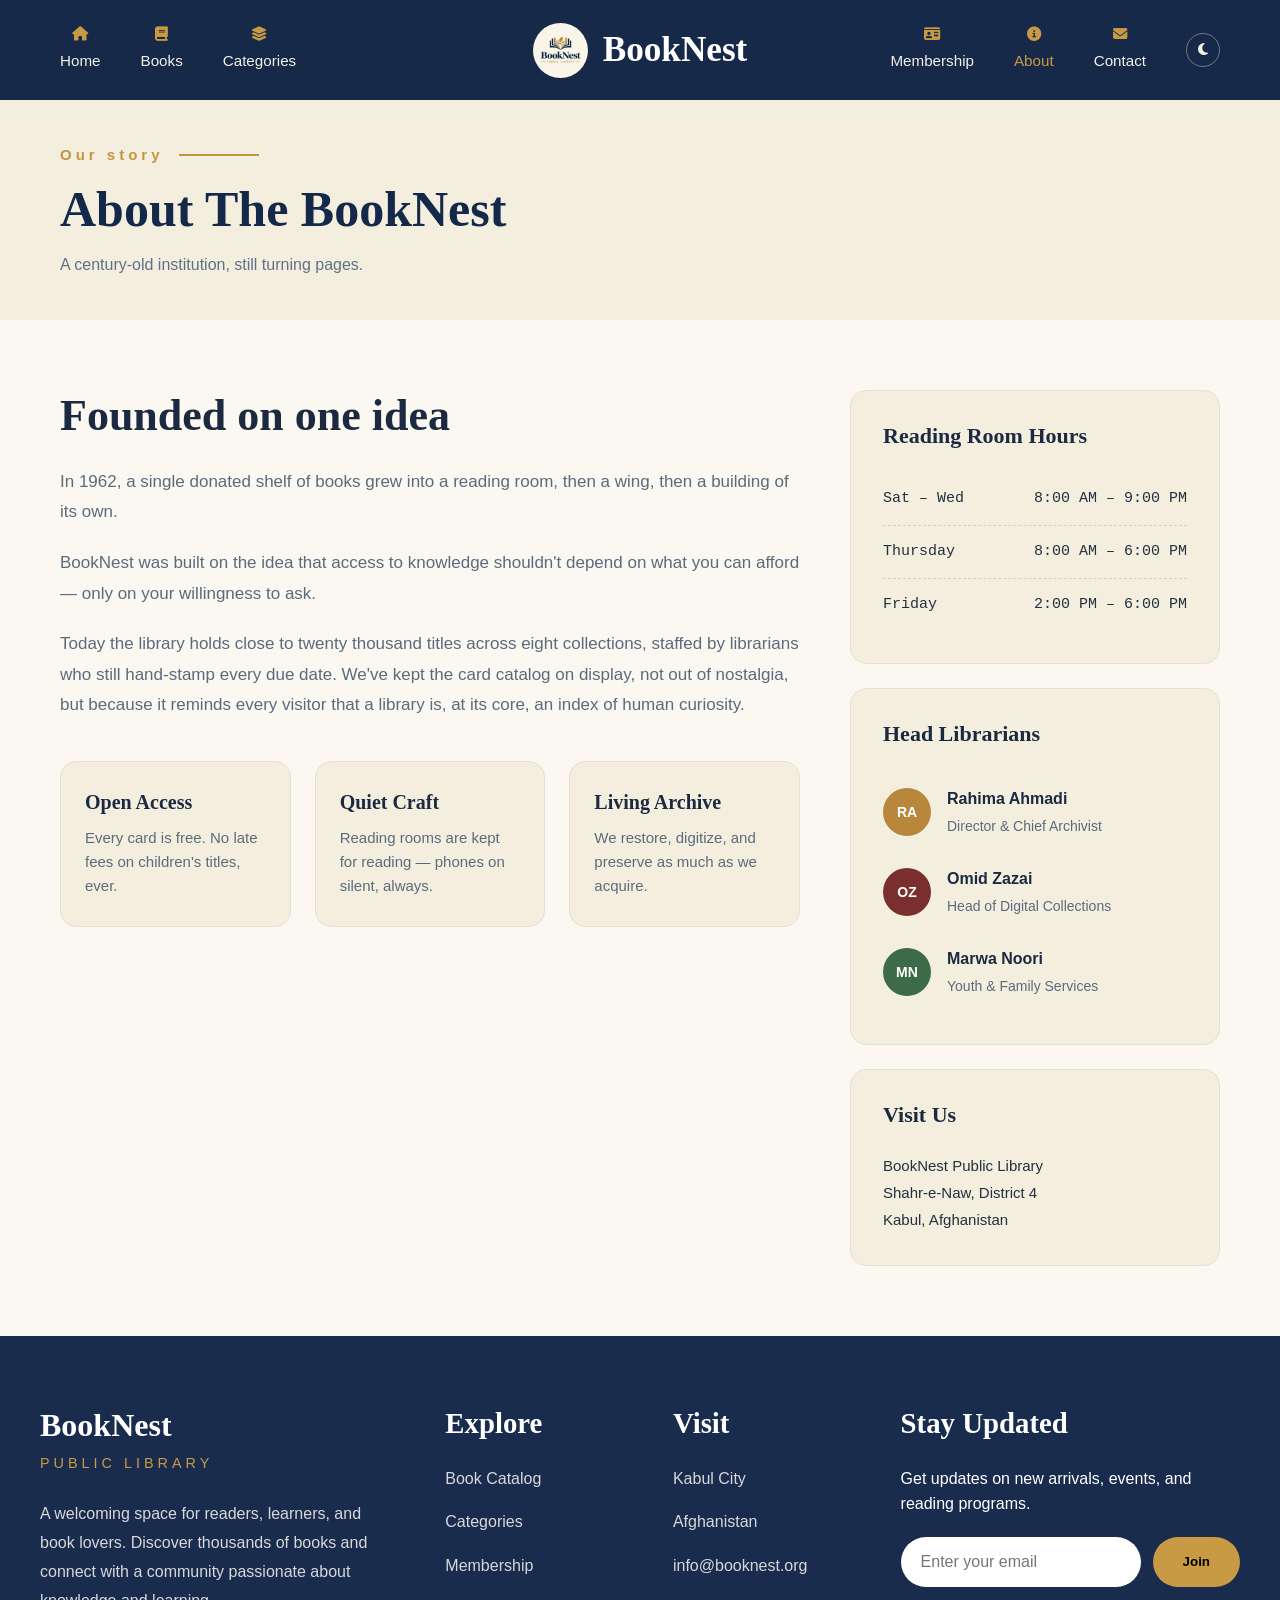
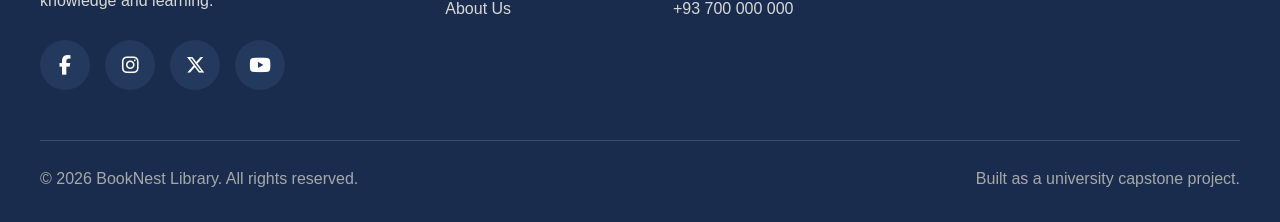
==== about.html @ 8bc8da4b "audiobooks added" ====
<!DOCTYPE html>
<html lang="en">
<head>
    <meta charset="UTF-8">
    <meta name="viewport" content="width=device-width, initial-scale=1.0">
    <title>About Us — BookNest</title>
    <link rel="stylesheet" href="./style.css">
    <link rel="stylesheet" href="https://cdnjs.cloudflare.com/ajax/libs/font-awesome/6.7.2/css/all.min.css">
    <link rel="preconnect" href="https://cdnjs.cloudflare.com">
</head>
<body>
<a class="skip-link" href="#main-content">Skip to main content</a>
    <header class="navbar" id="siteNavbar">
        <button type="button" class="nav-toggle" id="navToggle" aria-label="Toggle navigation menu" aria-expanded="false" aria-controls="navLeft navRight">
            <span></span><span></span><span></span>
        </button>

        <ul class="nav-left" id="navLeft">
            <li><a href="index.html"><i class="fas fa-house"></i> Home</a></li>
            <li><a href="books.html"><i class="fas fa-book"></i> Books</a></li>
            <li><a href="categories.html"><i class="fas fa-layer-group"></i> Categories</a></li>
        </ul>

        <div class="logo">
            <img src="images/logo.png" alt="BookNest Logo" loading="lazy">
            <div>
                <h1>BookNest</h1>

            </div>
        </div>

        <ul class="nav-right" id="navRight">
            <li><a href="membership.html"><i class="fas fa-id-card"></i> Membership</a></li>
            <li><a href="about.html" aria-current="page"><i class="fas fa-circle-info"></i> About</a></li>
            <li><a href="contact.html"><i class="fas fa-envelope"></i> Contact</a></li>
            <li><button type="button" id="darkModeToggle" class="theme-toggle" aria-label="Toggle dark mode"><i class="fa-solid fa-moon"></i></button></li>
        </ul>

    </header>
<div class="catalog-hero" id="main-content" style="background:none; background-color: var(--parchment-100);">
  <div class="hero-content">
    <div class="hero-tag">Our story <span></span></div>
    <h1>About The BookNest</h1>
    <p class="hero-text">A century-old institution, still turning pages.</p>
  </div>
</div>
<section class="about-section">
  <div class="about-grid">

    <div class="about-main">
      <h1 class="about-title">Founded on one idea</h1>

      <p class="about-text">In 1962, a single donated shelf of books grew into a reading room, then a wing, then a building of its own.</p>
      <p class="about-text">BookNest was built on the idea that access to knowledge shouldn't depend on what you can afford — only on your willingness to ask.</p>
      <p class="about-text">Today the library holds close to twenty thousand titles across eight collections, staffed by librarians who still hand-stamp every due date. We've kept the card catalog on display, not out of nostalgia, but because it reminds every visitor that a library is, at its core, an index of human curiosity.</p>

      <div class="about-features">
        <div class="about-feature-card">
          <h3>Open Access</h3>
          <p>Every card is free. No late fees on children's titles, ever.</p>
        </div>
        <div class="about-feature-card">
          <h3>Quiet Craft</h3>
          <p>Reading rooms are kept for reading — phones on silent, always.</p>
        </div>
        <div class="about-feature-card">
          <h3>Living Archive</h3>
          <p>We restore, digitize, and preserve as much as we acquire.</p>
        </div>
      </div>
    </div>

    <div class="about-sidebar">

      <div class="sidebar-card">
        <h3 class="sidebar-title">Reading Room Hours</h3>
        <div class="hours-list">
          <div class="hours-row">
            <span>Sat &ndash; Wed</span>
            <span>8:00 AM &ndash; 9:00 PM</span>
          </div>
          <div class="hours-row">
            <span>Thursday</span>
            <span>8:00 AM &ndash; 6:00 PM</span>
          </div>
          <div class="hours-row">
            <span>Friday</span>
            <span>2:00 PM &ndash; 6:00 PM</span>
          </div>
        </div>
      </div>

      <div class="sidebar-card">
        <h3 class="sidebar-title">Head Librarians</h3>
        <div class="librarian-list">

          <div class="librarian-row">
            <div class="librarian-avatar" style="background:#B8873B;">RA</div>
            <div>
              <p class="librarian-name">Rahima Ahmadi</p>
              <p class="librarian-role">Director &amp; Chief Archivist</p>
            </div>
          </div>

          <div class="librarian-row">
            <div class="librarian-avatar" style="background:#7A2E2E;">OZ</div>
            <div>
              <p class="librarian-name">Omid Zazai</p>
              <p class="librarian-role">Head of Digital Collections</p>
            </div>
          </div>

          <div class="librarian-row">
            <div class="librarian-avatar" style="background:#3d6b4a;">MN</div>
            <div>
              <p class="librarian-name">Marwa Noori</p>
              <p class="librarian-role">Youth &amp; Family Services</p>
            </div>
          </div>

        </div>
      </div>

      <div class="sidebar-card">
        <h3 class="sidebar-title">Visit Us</h3>
        <p class="address-text">
          BookNest Public Library<br>
          Shahr-e-Naw, District 4<br>
          Kabul, Afghanistan
        </p>
      </div>

    </div>

  </div>
</section>
<footer class="footer">
    <div class="footer-container">

        <!-- About -->
        <div class="footer-col">
            <h2 class="footer-logo">BookNest</h2>
            <span class="footer-subtitle">PUBLIC LIBRARY</span>

            <p class="footer-text">
                A welcoming space for readers, learners, and book lovers.
                Discover thousands of books and connect with a community
                passionate about knowledge and learning.
            </p>

            <div class="social-icons">
                <a href="#"><i class="fab fa-facebook-f"></i></a>
                <a href="#"><i class="fab fa-instagram"></i></a>
                <a href="#"><i class="fab fa-x-twitter"></i></a>
                <a href="#"><i class="fab fa-youtube"></i></a>
            </div>
        </div>

        <!-- Explore -->
        <div class="footer-col">
            <h3>Explore</h3>
            <ul>
                <li><a href="#">Book Catalog</a></li>
                <li><a href="#">Categories</a></li>
                <li><a href="#">Membership</a></li>
                <li><a href="#">About Us</a></li>
            </ul>
        </div>

        <!-- Visit -->
        <div class="footer-col">
            <h3>Visit</h3>
            <ul>
                <li>Kabul City</li>
                <li>Afghanistan</li>
                <li>info@booknest.org</li>
                <li>+93 700 000 000</li>
            </ul>
        </div>

        <!-- Newsletter -->
        <div class="footer-col">
            <h3>Stay Updated</h3>
            <p>Get updates on new arrivals, events, and reading programs.</p>

            <form class="newsletter">
                <input type="email" placeholder="Enter your email">
                <button type="submit">Join</button>
            </form>
        </div>

    </div>

    <div class="footer-bottom">
        <p>© 2026 BookNest Library. All rights reserved.</p>
        <p>Built as a university capstone project.</p>
    </div>
</footer>
<button type="button" id="backToTop" class="back-to-top" aria-label="Back to top">
    <i class="fa-solid fa-arrow-up"></i>
</button>
<div id="toast" class="toast" role="status" aria-live="polite">
    <span>✓</span>
    <span id="toastMessage">Added to favorites</span>
</div>
<script src="script.js"></script>
</body>
</html>
---- style.css ----
:root {
  /* Colors */
  --ink-900: #1B2A41;      /* deep navy - header, dark sections */
  --ink-700: #2E4258;
  --parchment-50: #FBF8F1; /* page background */
  --parchment-100: #F4EEDF;/* card background */
  --brass-500: #B8873B;    /* main accent color */
  --burgundy-600: #7A2E2E; /* secondary accent */
  --text-ink: #24303F;     /* main text */
  --text-muted: #5B6B7C;   /* secondary text */

  /* Fonts */
  --font-display: Georgia, 'Times New Roman', serif; /* headings */
  --font-body: -apple-system, 'Segoe UI', sans-serif;  /* body text */
}

/* Reset */
* { box-sizing: border-box; margin: 0; padding: 0; }

body {
  font-family: var(--font-body);
  background: var(--parchment-50);
  color: var(--text-ink);
  line-height: 1.6;
}

h1, h2, h3 { font-family: var(--font-display); line-height: 1.2; }

.container {
  max-width: 1200px;
  margin: 0 auto;
  padding: 0 24px;
}

/* header style===================================================== */
.navbar{
    background:#162949;
    height:100px;
    display:flex;
    justify-content:space-between;
    align-items:center;
    padding:0 60px;
}

.nav-left,
.nav-right{
    display:flex;
    list-style:none;
    gap:40px;
    margin:0;
    padding:0;
    flex:1;
}

.nav-right{
    justify-content:flex-end;
}

.nav-left a,
.nav-right a{
    color:#f5f0e6;
    text-decoration:none;
    font-size:0.95rem;
    font-weight:500;
    display:flex;
    flex-direction:column;
    align-items:center;
    gap:8px;
    transition:.3s;
}

.nav-left a i,
.nav-right a i{
    font-size:0.9rem;
    color:#c89a43;
}

.nav-left a:hover,
.nav-right a:hover{
    color:#c89a43;
}

.logo{
    display:flex;
    align-items:center;
    gap:15px;
    text-align:center;
}

.logo img{
    width:55px;
    height:55px;
    border-radius:50%;
}

.logo h1{
    color:white;
    font-size:2.2rem;
    margin:0;
    font-family:Georgia, serif;
}

.logo span{
    color:#c89a43;
    letter-spacing:4px;
    font-size:.8rem;
}
/* main================================================= */
.hero {
  background:
    linear-gradient(160deg, rgba(27, 42, 65, 0.50), rgba(46, 66, 88, 0.75)),
    url('./images/background.jpg');
  background-size: cover;
  background-position: center;
  color: var(--parchment-50);
  padding: 90px 0;
  text-align: center;
  animation: heroZoom 10s ease-in-out infinite;
}

.hero-inner {
  max-width: 700px;
  margin: 0 auto;
}

@keyframes heroZoom {
  0%   { background-size: 100% 100%; }
  50%  { background-size: 112% 112%; }
  100% { background-size: 100% 100%; }
}


.eyebrow {
  font-size: 0.8rem;
  text-transform: uppercase;
  letter-spacing: 0.1em;
  color: var(--brass-500);
  margin-bottom: 12px;
}

.hero-title {
  font-size: clamp(2rem, 5vw, 3.5rem); /* responsive: min 2rem, ideal 5vw, max 3.5rem */
  margin-bottom: 20px;
}

.hero-title span {
  color: var(--brass-500);
  font-style: italic;
}

.hero-lede {
  font-size: 1.1rem;
  color: rgba(251, 248, 241, 0.8);
  margin-bottom: 32px;
}

.hero-actions {
  display: flex;
  gap: 16px;
  justify-content: center;
  flex-wrap: wrap; /* stacks buttons on small screens instead of overflowing */
}

/* Button base style — reused everywhere in the site, not just hero */
.btn {
  display: inline-block;
  padding: 13px 28px;
  border-radius: 999px;
  font-weight: 600;
  text-decoration: none;
  transition: transform 0.2s ease;
}

.btn:hover {
  transform: translateY(-2px); /* subtle lift on hover */
}

.btn-primary {
  background: var(--brass-500);
  color: var(--ink-900);
}

.btn-outline {
  background: transparent;
  border: 2px solid rgba(251, 248, 241, 0.5);
  color: var(--parchment-50);
}

/* stats========================================== */
.stats-band{
    background: var(--ink-900);
    color: var(--parchment-50);
    padding: 40px 0;
}

.stats-grid{
    display: grid;
    grid-template-columns: repeat(4, 1fr);
    gap: 24px;
    text-align: center;
    align-items: center;
}

.stat-item{
    display: flex;
    flex-direction: column;
    align-items: center;
    justify-content: center;
    gap: 18px;
}

.stat-number{
    font-family: var(--font-display);
    font-size: 3rem;
    font-weight: 700;
    line-height: 1;
    color: var(--brass-500);
}

.stat-label{
    font-size: 0.9rem;
    letter-spacing: 3px;
    text-transform: uppercase;
    color: rgba(251, 248, 241, 0.8);
}

/* Responsive */

@media (max-width: 768px){
    .stats-grid{
        grid-template-columns: repeat(2, 1fr);
        row-gap: 50px;
    }

    .stat-number{
        font-size: 3rem;
    }
}

@media (max-width: 480px){
    .stats-grid{
        grid-template-columns: 1fr;
    }

    .stat-number{
        font-size: 2.5rem;
    }
}

/* After stats================================================= */
.virtual-bookshelf {
    background: var(--parchment-50);
    padding: 100px 20px;
    text-align: center;
}

.virtual-bookshelf h2 {
    font-family: Georgia, serif;
    font-size: 3rem;
    color: var(--ink-900);
    margin-bottom: 15px;
}

.shelf-subtitle {
    color: var(--text-muted);
    max-width: 700px;
    margin: 0 auto 50px;
    font-size: 1rem;
}

.shelf-image {
    max-width: 1200px;
    margin: 0 auto 50px;
}

.shelf-image img {
    width: 100%;
    height: auto;
    display: block;
}

.browse-btn {
    background: var(--brass-500);
    color: white;
    border: none;
    padding: 14px 30px;
    border-radius: 30px;
    cursor: pointer;
    font-size: 1rem;
    transition: 0.3s;
}

.browse-btn:hover {
    transform: translateY(-3px);
}
/* ========================================== */
.section {
  padding: 70px 0;
}

.section-head {
  max-width: 600px;
  margin-bottom: 36px;
}

.section-title {
  font-size: 1.3rem;
}

/* Carousel wrapper: prev button, viewport, next button */
.carousel {
  display: flex;
  align-items: center;
  gap: 16px;
}

.carousel-viewport {
  overflow: hidden;
  max-width: 100%; /* let it fill whatever space the flex layout actually gives it */
  flex: 1 1 auto;
}

.book-row {
  display: flex;
  gap: 20px;
  transition: transform 0.4s ease;
}

.carousel-btn {
  width: 44px;
  height: 44px;
  border-radius: 50%;
  border: 1px solid var(--text-muted);
  background: white;
  font-size: 1rem;
  flex-shrink: 0;
  cursor: pointer;
  transition: background 0.2s ease, color 0.2s ease;
}

.carousel-btn:hover {
  background: var(--brass-500);
  color: white;
}

.carousel-btn:disabled {
  opacity: 0.35;
  cursor: not-allowed;
}

/* Individual book card */
.book-card {
  background: var(--parchment-100);
  border-radius: 12px;
  padding: 0px;
  width: 300px;
  flex-shrink: 0;
  max-width:100%;
  overflow: hidden;
}



.book-cover{
    height:210px;
    margin:0;
    border-radius:0;
    padding:0;
    position:relative;
    overflow:hidden;
    background:#333;
}

.book-title {
  font-size: 1rem;
  margin-bottom: 2px;
}

.book-author {
  font-size: 0.85rem;
  color: var(--text-muted);
  margin-bottom: 8px;
}

.book-rating {
  font-size: 0.85rem;
  color: var(--brass-500);
}
.book-card-actions {
  display: flex;
  gap: 10px;
  align-items: center;
  margin-top: 14px;
}

.btn-details {
  flex: 1;
  padding: 10px 16px;
  border: none;
  border-radius: 999px;
  background: var(--brass-500);
  color: var(--ink-900);
  font-weight: 600;
  font-size: 0.9rem;
  cursor: pointer;
  transition: transform 0.2s ease;
}

.btn-details:hover {
  transform: translateY(-2px);
}

.fav-btn {
  width: 40px;
  height: 40px;
  border-radius: 50%;
  border: 1px solid var(--text-muted);
  background: white;
  font-size: 1.1rem;
  cursor: pointer;
  flex-shrink: 0;
  transition: color 0.2s ease, border-color 0.2s ease;
}

.fav-btn.active {
  color: var(--burgundy-600);
  border-color: var(--burgundy-600);
}

.book-modal{
    display:none;
    position:fixed;
    inset:0;
    background:rgba(0,0,0,.6);
    z-index:9999;
    justify-content:center;
    align-items:center;
}

.book-modal.active{
    display:flex;
}

.book-modal-content{
    width:850px;
    max-width:90%;
    background:#fff;
    border-radius:20px;
    padding:30px;
    display:flex;
    gap:30px;
    position:relative;
}

.modal-left img{
    width:260px;
    height:360px;
    object-fit:cover;
    border-radius:12px;
}

.modal-right{
    flex:1;
}

.modal-right h2{
    margin:10px 0;
}

.modal-rating{
    margin:15px 0;
}

.modal-buttons{
    display:flex;
    gap:15px;
    margin-top:25px;
}

.favorite-btn{
    background:#b8860b;
    color:#fff;
    border:none;
    padding:12px 24px;
    border-radius:30px;
    cursor:pointer;
}

.close-modal{
    position:absolute;
    top:15px;
    right:15px;
    border:none;
    background:none;
    font-size:30px;
    cursor:pointer;
}
.toast{
    position:fixed;
    bottom:30px;
    left:30px;
    background:#1b2f52;
    color:#fff;
    padding:18px 28px;
    border-radius:10px;
    display:flex;
    align-items:center;
    gap:12px;
    font-size:18px;
    box-shadow:0 8px 20px rgba(0,0,0,.2);
    transform:translateY(120px);
    opacity:0;
    transition:.4s;
    z-index:99999;
}

.toast.show{
    transform:translateY(0);
    opacity:1;
}

.toast span:first-child{
    font-size:24px;
}
.categories-section{
    padding:60px;
    background:#f5f0e4;
}

.section-title{
    font-size:72px;
    font-family:Georgia, serif;
    color:#1f2f4a;
    margin-bottom:40px;
}

.categories-grid{
    display:grid;
    grid-template-columns:repeat(4,1fr);
    gap:24px;
}

.category-card{
    background:#f7f3e8;
    border:1px solid #d8d1c4;
    border-radius:20px;

    height:250px;
    padding:30px 25px;

    display:flex;
    flex-direction:column;
    justify-content:center;
    align-items:center;
    text-align:center;

    transition:all .35s ease;
    cursor:pointer;
}

.category-card:hover{
    transform:translateY(-10px);
    box-shadow:0 15px 30px rgba(0,0,0,.08);
    border-color:#c28d3f;
}

.category-icon{
    font-size:25px;
    color:#c28d3f;
    margin-bottom:20px;
    transition:.35s;
}

.category-card:hover .category-icon{
    transform:scale(1.15);
}

.category-card h3{
    font-size:22px;
    color:#24344d;
    margin-bottom:12px;
    font-family:Georgia, serif;
}

.category-card p{
    font-size:14px;
    color:#6a768c;
    line-height:1.7;
    margin-bottom:20px;
}

.category-count{
    font-size:15px;
    font-weight:700;
    color:#c28d3f;
    font-family:monospace;
}
@media (max-width: 1100px){
    .categories-grid{
        grid-template-columns:repeat(2,1fr);
    }
}

@media (max-width: 700px){
    .categories-grid{
        grid-template-columns:1fr;
    }

    .section-title{
        font-size:48px;
    }
}

/* what traveler said================================================ */
.readers-section{
    padding:80px 0;
    background:#f7f3ee;
}

.container{
    width:90%;
    max-width:1200px;
    margin:auto;
}

.section-header{
    text-align:center;
    margin-bottom:60px;
}

.section-tag{
    color:#c9973e;
    letter-spacing:2px;
    font-size:14px;
    font-weight:600;
}

.section-header h2{
    margin-top:15px;
    font-size:3rem;
    color:#1f2a44;
}

.reader-slider{
    display:flex;
    align-items:center;
    justify-content:center;
    gap:25px;
}

.reader-card{
    background:#ffffff;
    width:850px;
    min-height:280px;
    padding:40px;
    border-radius:20px;
    display:flex;
    align-items:center;
    gap:30px;
    box-shadow:0 10px 25px rgba(0,0,0,.08);
}

.reader-card img{
    width:150px;
    height:150px;
    border-radius:50%;
    object-fit:cover;
    border:5px solid #c9973e;
    flex-shrink:0;
}

.reader-content{
    flex:1;
}

.reader-content p{
    font-size:1.15rem;
    line-height:1.8;
    color:#555;
    margin-bottom:20px;
}

.reader-content h3{
    color:#1f2a44;
    margin-bottom:8px;
    font-size:1.5rem;
}

.reader-content span{
    color:#777;
    font-size:1rem;
}

.slider-btn{
    width:60px;
    height:60px;
    border:none;
    border-radius:50%;
    background:white;
    font-size:24px;
    cursor:pointer;
    box-shadow:0 5px 15px rgba(0,0,0,.1);
    transition:.3s;
}

.slider-btn:hover{
    background:#c9973e;
    color:white;
}

.dots{
    display:flex;
    justify-content:center;
    gap:10px;
    margin-top:35px;
}

.dot{
    width:12px;
    height:12px;
    border-radius:50%;
    background:#d6d6d6;
    cursor:pointer;
}

.dot.active{
    background:#c9973e;
    width:30px;
    border-radius:20px;
}

@media(max-width:900px){

    .reader-card{
        flex-direction:column;
        text-align:center;
        width:100%;
    }

    .reader-slider{
        gap:10px;
    }

    .section-header h2{
        font-size:2.2rem;
    }

    .reader-card img{
        width:120px;
        height:120px;
    }
}
/* our colection==================================== */
.collection-section{
    padding:70px 0;
    background:#F7F3EE;
}

.collection-header{
    text-align:center;
    max-width:850px;
    margin:0 auto 60px;
}

.collection-header h2{
    font-size:3rem;
    color:#1B2F52;
    font-family:Georgia, serif;
    margin-bottom:20px;
}

.divider{
    display:flex;
    align-items:center;
    justify-content:center;
    gap:20px;
    margin-bottom:25px;
}

.divider span{
    width:160px;
    height:2px;
    background:#C28D3F;
}

.divider i{
    color:#C28D3F;
    font-size:2rem;
}

.collection-header p{
    font-size:1.2rem;
    line-height:1.8;
    color:#555;
}

.collection-grid{
    display:grid;
    grid-template-columns:repeat(3,1fr);
}

.collection-card{
    padding:30px 20px;
    text-align:center;
    transition:.4s;
}

.collection-card:hover{
    transform:translateY(-10px);
}

.navy{
    background:#1B2F52;
    color:white;
}

.gold{
    background:#C28D3F;
    color:#111;
}

.icon-circle{
    width:60px;
    height:60px;
    background:#fff;
    border-radius:50%;
    margin:0 auto 30px;
    display:flex;
    align-items:center;
    justify-content:center;
}

.icon-circle i{
    font-size:2rem;
    color:#C28D3F;
}

.collection-card h3{
    font-size:1.5rem;
    margin-bottom:20px;
    font-family:Georgia, serif;
}

.collection-card p{
    font-size:0.95rem;
    line-height:1.6;
    margin-bottom:20px;
}

.collection-card a{
    text-decoration:none !important;
    font-size:0.9rem;
    font-weight:700;
    text-transform:uppercase;
    border-bottom:2px solid currentColor;
    padding-bottom:5px;
}

.navy a{
    color:#F7C35F;
}

.gold a{
    color:#111;
}

@media(max-width:1000px){

    .collection-grid{
        grid-template-columns:repeat(2,1fr);
    }

    .collection-header h2{
        font-size:3.5rem;
    }
}

@media(max-width:768px){

    .collection-grid{
        grid-template-columns:1fr;
    }

    .collection-header h2{
        font-size:2.8rem;
    }

    .divider span{
        width:80px;
    }
}
/* events===================================== */


.news-section{
    padding:80px 0;
    background:var(--parchment-50);
}

.news-header{
    text-align:center;
    max-width:700px;
    margin:0 auto 50px;
}

.news-header h2{
    font-size:3rem;
    color:var(--ink-900);
    margin-bottom:15px;
}

.news-divider{
    display:flex;
    justify-content:center;
    align-items:center;
    gap:15px;
    margin-bottom:20px;
}

.news-divider span{
    width:120px;
    height:2px;
    background:var(--brass-500);
}

.news-divider i{
    color:var(--brass-500);
    font-size:1.5rem;
}

.news-header p{
    color:var(--text-muted);
    font-size:1rem;
}

.news-slider{
    display:flex;
    align-items:center;
    justify-content:center;
    gap:20px;
}

.news-card{
    width:320px;
    min-height:500px;
    background:white;
    border-radius:20px;
    padding:30px;
    box-shadow:0 10px 30px rgba(0,0,0,.08);
}

.news-meta{
    display:flex;
    gap:15px;
    align-items:flex-start;
}

.news-icon{
    width:60px;
    height:60px;
    border-radius:50%;
    background:var(--brass-500);
    color:white;
    display:flex;
    align-items:center;
    justify-content:center;
    font-size:1.4rem;
    flex-shrink:0;
}

.news-meta h4{
    color:var(--brass-500);
    font-size:1rem;
    margin-bottom:8px;
}

.news-meta p{
    color:var(--text-muted);
    font-size:.9rem;
    margin-bottom:5px;
}

.small-line{
    width:60px;
    height:3px;
    background:var(--brass-500);
    margin:25px 0;
}

.news-card h3{
    font-size:2rem;
    color:var(--ink-900);
    margin-bottom:20px;
}

.news-card > p{
    color:var(--text-muted);
    margin-bottom:30px;
}

.news-card a{
    text-decoration:none;
    color:var(--brass-500);
    font-weight:700;
    text-transform:uppercase;
}

.news-image{
    width:420px;
    height:500px;
    border-radius:20px;
    overflow:hidden;
    box-shadow:0 10px 30px rgba(0,0,0,.08);
}

.news-image img{
    width:100%;
    height:100%;
    object-fit:cover;
}

.news-arrow{
    width:55px;
    height:55px;
    border-radius:50%;
    border:none;
    background:white;
    box-shadow:0 5px 15px rgba(0,0,0,.1);
    cursor:pointer;
    font-size:1.2rem;
    transition:.3s;
}

.news-arrow:hover{
    background:var(--brass-500);
    color:white;
}

.news-btn-wrap{
    text-align:center;
    margin-top:40px;
}

.view-all-btn{
    display:inline-block;
    padding:14px 35px;
    border-radius:999px;
    background:var(--brass-500);
    color:white;
    text-decoration:none;
    font-weight:600;
    transition:.3s;
}

.view-all-btn:hover{
    transform:translateY(-3px);
}

@media(max-width:1100px){

    .news-slider{
        flex-direction:column;
    }

    .news-image{
        width:100%;
        max-width:700px;
    }

    .news-card{
        width:100%;
        max-width:700px;
        min-height:auto;
    }

    .news-arrow{
        display:none;
    }
}

/* footer======================== */
.footer{
    background:#192c4d;
    color:#fff;
    padding:70px 40px 30px;
    position:relative;
}

.footer-container{
    max-width:1200px;
    margin:auto;
    display:grid;
    grid-template-columns:2fr 1fr 1fr 1.5fr;
    gap:50px;
}

.footer-logo{
    font-size:2rem;
    margin-bottom:5px;
}

.footer-subtitle{
    color:#c89a43;
    letter-spacing:4px;
    font-size:0.9rem;
}

.footer-text{
    margin:25px 0;
    line-height:1.8;
    color:#d8d8d8;
}

.footer-col h3{
    font-size:1.8rem;
    margin-bottom:25px;
}

.footer-col ul{
    list-style:none;
    padding:0;
}

.footer-col ul li{
    margin-bottom:18px;
    color:#d8d8d8;
}

.footer-col ul li a{
    color:#d8d8d8;
    text-decoration:none;
    transition:0.3s;
}

.footer-col ul li a:hover{
    color:#c89a43;
}

.social-icons{
    display:flex;
    gap:15px;
}

.social-icons a{
    width:50px;
    height:50px;
    background:#24395e;
    border-radius:50%;
    display:flex;
    align-items:center;
    justify-content:center;
    color:#fff;
    text-decoration:none;
    font-size:1.2rem;
    transition:0.3s;
}

.social-icons a:hover{
    background:#c89a43;
}

.newsletter{
    display:flex;
    gap:12px;
    margin-top:20px;
}

.newsletter input{
    flex:1;
    padding:16px 20px;
    border:none;
    border-radius:40px;
    font-size:1rem;
}

.newsletter button{
    padding:16px 30px;
    border:none;
    border-radius:40px;
    background:#c89a43;
    color:#000;
    font-weight:600;
    cursor:pointer;
}

.newsletter button:hover{
    opacity:.9;
}

.footer-bottom{
    border-top:1px solid rgba(255,255,255,0.15);
    margin-top:50px;
    padding-top:25px;
    display:flex;
    justify-content:space-between;
    color:#a8a8a8;
}

.back-to-top{
    position:absolute;
    right:40px;
    bottom:30px;
    width:65px;
    height:65px;
    border:none;
    border-radius:50%;
    background:#c89a43;
    color:#192c4d;
    font-size:1.5rem;
    cursor:pointer;
}

@media(max-width:900px){
    .footer-container{
        grid-template-columns:1fr;
    }

    .footer-bottom{
        flex-direction:column;
        gap:10px;
        text-align:center;
    }

    .newsletter{
        flex-direction:column;
    }
}


/* books pages========================================== */
/* HERO */

.catalog-hero{
    height:220px;
    padding: 40px 60px;
    display:flex;
    align-items:center;

    background:
linear-gradient(
rgba(248,244,236,.45),
rgba(248,244,236,.45)
),
url("./images/books.png");
    background-size:cover;
    background-position:center;
    background-size: cover;
background-position: center right;
background-repeat: no-repeat;
}

.hero-tag{
    color:#c4953f;
    font-size:15px;
    letter-spacing:4px;
    font-weight:600;
    display:flex;
    align-items:center;
    gap:15px;
}

.hero-tag span{
    width:80px;
    height:2px;
    background:#c4953f;
}

.hero-content h1{
    font-size:50px;
    color:#14284a;
    margin:15px 0;
    line-height: 1.1;
}

.hero-text{
    font-size:16px;
    color:#5e7087;
}

/* CONTROLS */

.catalog-controls{
    display:flex;
    gap:20px;
    padding:25px 60px;
    background:#f8f4ec;
}

.search-box{
    flex:1;
    background:white;
    border:1px solid #d8d8d8;
    border-radius:50px;
    padding:18px 25px;
    display:flex;
    align-items:center;
    gap:15px;
}

.search-box input{
    border:none;
    outline:none;
    width:100%;
    font-size:16px;
}

.catalog-controls select{
    width:220px;
    border:1px solid #d8d8d8;
    border-radius:50px;
    padding:18px;
    font-size:16px;
}

.favorite-btn{
    border:none;
    border-radius:50px;
    background:white;
    padding:18px 25px;
    font-size:16px;
    cursor:pointer;
}

.book-count{
    padding:0 70px;
    color:#667;
    font-size:20px;
}

/* BOOKS */

.books-grid{
    padding:20px 70px 80px;
    display:grid;
    grid-template-columns:repeat(4,1fr);
    gap:30px;
}

.book-card{
    background:#faf6ef;
    border:1px solid #e6dfd3;
    border-radius:20px;
    overflow:hidden;
    transition:.3s;
}

.book-card:hover{
    transform:translateY(-8px);
}

.book-cover{
    height:210px;
    margin:15px;
    border-radius:15px;
    padding:20px;
    position:relative;

    background:
    linear-gradient(
    135deg,
    #6f8566,
    #733737
    );
}

.cover-two{
    background:
    linear-gradient(
    135deg,
    #b98a35,
    #001f48
    );
}

.book-cover h3{
    position:absolute;
    bottom:20px;
    left:20px;
    color:white;
    font-size:20px;
    width:70%;
}

.status{
    position:absolute;
    top:15px;
    right:15px;
    padding:8px 15px;
    border-radius:30px;
    font-size:12px;
    font-weight:700;
}

.available{
    background:white;
    color:#5a7a5e;
}

.reserved{
    background:#c4953f;
    color:white;
}

.book-info{
    padding:20px 20px 20px;
}

.category{
    color:#c4953f;
    font-size:12px;
    letter-spacing:2px;
    margin-bottom:10px;
}

.book-info h4{
    color:#14284a;
    font-size:20px;
    margin-bottom:8px;
}

.author{
    color:#65758a;
    margin-bottom:15px;
}

.rating{
    color:#65758a;
    margin-bottom:20px;
}

.rating i{
    color:#c4953f;
}

.card-actions{
    display:flex;
    justify-content:space-between;
    align-items:center;
}

.details-btn{
    flex:1;
    border:none;
    background:#c4953f;
    color:white;
    padding:14px;
    border-radius:40px;
    font-size:15px;
    cursor:pointer;
}

.wishlist-btn{
    width:50px;
    height:50px;
    border-radius:50%;
    border:1px solid #ddd;
    background:white;
    margin-left:10px;
    cursor:pointer;
}
*{
    box-sizing: border-box;
}

.books-grid{
    padding:20px 70px 80px;
    display:grid;
    grid-template-columns:repeat(4, minmax(0, 1fr));
    gap:30px;
    width:100%;
}

.book-card{
    max-width:100%;
    min-width:0;
}

.book-cover{
    height:210px;
    margin:15px;
    border-radius:15px;
    padding:0;
    position:relative;   /* stays — this is the positioning context for h3 + status */
    overflow:hidden;
    background:#333;
}

.book-cover-img{
    position: absolute;
    top:0;
    
    right: 0;
    width:100%;
    height:100%;
    object-fit:cover;
    display:block;
    border-radius:15px;
    color:transparent;
}

.book-cover::after{
    content:"";
    position:absolute;
    inset:0;
    background:linear-gradient(to top, rgba(0,0,0,.6), rgba(0,0,0,0) 55%);
    border-radius:15px;
    pointer-events:none;
    z-index:1;
}

.book-cover h3,
.book-cover .status{
    z-index:2; /* just layering — position:absolute already comes from your original rules */
}

/* membership===================== *//* ===== Membership / Pricing ===== */
.membership-section{
    padding:70px 60px;
    background: var(--parchment-50);
}

.membership-grid{
    display:grid;
    grid-template-columns:repeat(3, minmax(0, 1fr));
    gap:32px;
    align-items:stretch;   /* was: start — this is what forces equal card height */
}

.plan-card{
    background: var(--parchment-100);
    border:1px solid #e6dfd3;
    border-radius:20px;
    padding:35px 25px 25px;
    text-align:center;
    position:relative;
    display:flex;               /* new */
    flex-direction:column;      /* new */
    height:100%;                /* new — fills the stretched grid row */
}


.plan-card.featured{
    border:2px solid var(--brass-500);
}

.plan-badge{
    position:absolute;
    top:-18px;
    left:50%;
    transform:translateX(-50%);
    background: var(--brass-500);
    color: var(--ink-900);
    font-size:12px;
    font-weight:700;
    letter-spacing:2px;
    padding:8px 20px;
    border-radius:30px;
    white-space:nowrap;
}

.plan-name{
    font-family: var(--font-display);
    font-size:28px;
    color: var(--ink-900);
    margin:0 0 24px;
    font-weight:700;
}

.plan-price{
    margin-bottom:16px;
}

.plan-price .amount{
    font-family: var(--font-display);
    font-size:48px;
    font-weight:700;
    color: var(--brass-500);
}

.plan-price .period{
    font-size:16px;
    color: var(--text-muted);
}

.plan-tagline{
    color: var(--text-muted);
    font-size:15px;
    margin:0 0 32px;
}

.plan-features{
    list-style:none;
    padding:0;
    margin:0 0 40px;
    text-align:left;
    flex:1;                     /* new — pushes button to bottom, keeps all buttons level */
}

.plan-features li{
    display:flex;
    align-items:center;
    gap:14px;
    padding:8px 0;               /* was 12px — tighter spacing */
    font-size:16px;
    line-height:1.3;             /* new — overrides the inherited 1.6 from body */
    color: var(--text-ink);
}
.plan-features i{
    color:#3d8b5f;
    font-size:16px;
    flex-shrink:0;
}

.plan-btn{
    display:block;
    width:100%;
    padding:16px;
    border-radius:40px;
    border:2px solid var(--brass-500);
    background:transparent;
    color: var(--ink-900);
    font-size:16px;
    font-weight:700;
    cursor:pointer;
    transition:.3s;
    margin-top:auto;             /* new — anchors button to card bottom */
}

.plan-btn:hover{
    background: rgba(184,135,59,0.1);
}

.plan-btn.primary{
    background: var(--brass-500);
    color: var(--ink-900);
    border:none;
}

.plan-btn.primary:hover{
    opacity:.9;
}

@media (max-width:1000px){
    .membership-grid{
        grid-template-columns:1fr;
    }
    .plan-card.featured{
        order:-1;
    }
}
/* regestration===================== */
/* ===== Registration Card ===== */
.registration-section{
    padding:0 60px 80px;
    background: var(--parchment-50);
}

.registration-card{
    background: var(--parchment-100);
    border:1px solid #e6dfd3;
    border-radius:20px;
    padding:50px 60px;
    max-width:1200px;
    margin:0 auto;
}

.registration-title{
    font-family: var(--font-display);
    font-size:34px;
    color: var(--ink-900);
    margin:0 0 10px;
}

.selected-plan-line{
    color: var(--text-muted);
    font-size:16px;
    margin-bottom:40px;
}

.selected-plan-value{
    color: var(--brass-500);
    font-weight:700;
}

.form-row{
    display:grid;
    grid-template-columns:repeat(2, minmax(0, 1fr));
    gap:40px;
    margin-bottom:32px;
}

.form-group label{
    display:block;
    font-weight:700;
    color: var(--ink-900);
    margin-bottom:10px;
    font-size:15px;
}

.form-group input,
.form-group textarea{
    width:100%;
    border:1px solid #d8d1c4;
    border-radius:10px;
    padding:16px;
    font-size:15px;
    font-family:inherit;
    background:#fff;
    color: var(--text-ink);
}

.form-group input:focus,
.form-group textarea:focus{
    outline:none;
    border-color: var(--brass-500);
}

.form-group.full-width{
    margin-bottom:28px;
}

.form-group textarea{
    resize:vertical;
}

.checkbox-line{
    display:flex;
    align-items:center;
    gap:12px;
    font-size:15px;
    color: var(--text-ink);
    margin-bottom:32px;
    cursor:pointer;
}

.checkbox-line input{
    width:18px;
    height:18px;
    cursor:pointer;
}

.submit-btn{
    padding:16px 40px;
    border:none;
    border-radius:40px;
    background: var(--brass-500);
    color: var(--ink-900);
    font-size:16px;
    font-weight:700;
    cursor:pointer;
    transition:.3s;
}

.submit-btn:hover{
    opacity:.9;
    transform:translateY(-2px);
}

@media (max-width:800px){
    .form-row{
        grid-template-columns:1fr;
    }
    .registration-card{
        padding:36px 30px;
    }
}
/* about us=================================== */
.about-section{
    padding:70px 60px;
    background: var(--parchment-50);
}

.about-grid{
    display:grid;
    grid-template-columns:2fr 1fr;
    gap:50px;
    max-width:1400px;
    margin:0 auto;
}

.about-title{
    font-family: var(--font-display);
    font-size:44px;
    color: var(--ink-900);
    margin:0 0 24px;
}

.about-text{
    font-size:17px;
    color: var(--text-muted);
    line-height:1.8;
    margin-bottom:20px;
}

.about-features{
    display:grid;
    grid-template-columns:repeat(3, minmax(0, 1fr));
    gap:24px;
    margin-top:40px;
}

.about-feature-card{
    background: var(--parchment-100);
    border:1px solid #e6dfd3;
    border-radius:16px;
    padding:28px 24px;
}

.about-feature-card h3{
    font-family: var(--font-display);
    font-size:20px;
    color: var(--ink-900);
    margin:0 0 12px;
}

.about-feature-card p{
    font-size:15px;
    color: var(--text-muted);
    line-height:1.6;
    margin:0;
}

.about-sidebar{
    display:flex;
    flex-direction:column;
    gap:24px;
}

.sidebar-card{
    background: var(--parchment-100);
    border:1px solid #e6dfd3;
    border-radius:16px;
    padding:32px;
}

.sidebar-title{
    font-family: var(--font-display);
    font-size:22px;
    color: var(--ink-900);
    margin:0 0 24px;
}

.hours-row{
    display:flex;
    justify-content:space-between;
    padding:14px 0;
    border-bottom:1px dashed #d8d1c4;
    font-size:15px;
    color: var(--text-ink);
    font-family: var(--font-mono, monospace);
}

.hours-row:last-child{
    border-bottom:none;
}

.librarian-row{
    display:flex;
    align-items:center;
    gap:16px;
    padding:14px 0;
}

.librarian-avatar{
    width:48px;
    height:48px;
    border-radius:50%;
    display:flex;
    align-items:center;
    justify-content:center;
    color:#fff;
    font-weight:700;
    font-size:14px;
    flex-shrink:0;
}

.librarian-name{
    font-weight:700;
    color: var(--ink-900);
    margin:0 0 4px;
    font-size:16px;
}

.librarian-role{
    font-size:14px;
    color: var(--text-muted);
    margin:0;
}

.address-text{
    font-size:15px;
    color: var(--text-ink);
    line-height:1.8;
    margin:0;
}

@media (max-width:1000px){
    .about-grid{
        grid-template-columns:1fr;
    }
    .about-features{
        grid-template-columns:1fr;
    }
}
/* contact us================= */
.contact-section{
    padding:60px;
    background: var(--parchment-50);
}

.contact-grid{
    display:grid;
    grid-template-columns:2fr 1fr;
    gap:40px;
    max-width:1400px;
    margin:0 auto;
    align-items:start;
}

.contact-form .form-row{
    display:grid;
    grid-template-columns:repeat(2, minmax(0, 1fr));
    gap:40px;
    margin-bottom:32px;
}

.contact-form .form-group{
    margin-bottom:32px;
}

.contact-form .form-group label{
    display:block;
    font-weight:700;
    color: var(--ink-900);
    margin-bottom:10px;
    font-size:15px;
}

.contact-form input,
.contact-form textarea{
    width:100%;
    border:1px solid #d8d1c4;
    border-radius:10px;
    padding:16px;
    font-size:15px;
    font-family:inherit;
    background:#fff;
    color: var(--text-ink);
}

.contact-form input:focus,
.contact-form textarea:focus{
    outline:none;
    border-color: var(--brass-500);
}

.contact-form textarea{
    resize:vertical;
}

.submit-btn{
    padding:16px 40px;
    border:none;
    border-radius:40px;
    background: var(--brass-500);
    color: var(--ink-900);
    font-size:16px;
    font-weight:700;
    cursor:pointer;
    transition:.3s;
}

.submit-btn:hover{
    opacity:.9;
    transform:translateY(-2px);
}

.map-placeholder{
    margin-top:40px;
    border-radius:16px;
    padding:60px 30px;
    text-align:center;
    background:repeating-linear-gradient(
        45deg,
        var(--parchment-100),
        var(--parchment-100) 12px,
        #ece2c9 12px,
        #ece2c9 24px
    );
}

.map-pin{
    width:44px;
    height:44px;
    border-radius:50%;
    background: var(--burgundy-600);
    color:#fff;
    display:flex;
    align-items:center;
    justify-content:center;
    margin:0 auto 16px;
    font-size:18px;
}

.map-address{
    font-size:17px;
    color: var(--ink-900);
    font-weight:700;
    margin:0 0 10px;
}

.map-note{
    font-family: var(--font-mono, monospace);
    font-size:12px;
    letter-spacing:2px;
    color: var(--text-muted);
    margin:0;
}

.faq-sidebar{
    background: var(--parchment-100);
    border:1px solid #e6dfd3;
    border-radius:20px;
    padding:40px;
}

.faq-title{
    font-family: var(--font-display);
    font-size:32px;
    color: var(--ink-900);
    margin:0 0 30px;
}

.faq-item{
    border-bottom:1px solid #e0d8c4;
}

.faq-item:last-child{
    border-bottom:none;
}

.faq-question{
    width:100%;
    background:none;
    border:none;
    display:flex;
    justify-content:space-between;
    align-items:center;
    padding:20px 0;
    font-size:16px;
    font-weight:700;
    color: var(--ink-900);
    cursor:pointer;
    text-align:left;
    font-family:inherit;
}

.faq-icon{
    color: var(--brass-500);
    font-size:14px;
    transition:transform .3s;
    flex-shrink:0;
    margin-left:16px;
}

.faq-item.open .faq-icon{
    transform:rotate(45deg);
}

.faq-answer{
    max-height:0;
    overflow:hidden;
    transition:max-height .3s ease;
}

.faq-answer p{
    color: var(--text-muted);
    font-size:15px;
    line-height:1.7;
    padding:0 0 20px;
    margin:0;
}

@media (max-width:1000px){
    .contact-grid{
        grid-template-columns:1fr;
    }
    .contact-form .form-row{
        grid-template-columns:1fr;
    }
}
/* ============================================================
   ENHANCEMENTS — added without touching the rules above
   (mobile nav, dark mode, favorites, forms, accessibility)
   ============================================================ */

/* Skip link */
.skip-link{
    position:absolute;
    left:-999px;
    top:0;
    background:#fff;
    color:#162949;
    padding:12px 20px;
    z-index:10000;
    border-radius:0 0 8px 0;
    font-weight:600;
    text-decoration:none;
}
.skip-link:focus{
    left:0;
}

/* Mobile nav toggle */
.nav-toggle{
    display:none;
    flex-direction:column;
    justify-content:center;
    gap:5px;
    width:32px;
    height:32px;
    background:none;
    border:none;
    cursor:pointer;
    padding:0;
}
.nav-toggle span{
    display:block;
    height:3px;
    width:100%;
    background:#f5f0e6;
    border-radius:2px;
    transition:.25s;
}
.navbar.nav-open .nav-toggle span:nth-child(1){ transform:translateY(8px) rotate(45deg); }
.navbar.nav-open .nav-toggle span:nth-child(2){ opacity:0; }
.navbar.nav-open .nav-toggle span:nth-child(3){ transform:translateY(-8px) rotate(-45deg); }

/* Theme toggle button */
.theme-toggle{
    background:none;
    border:1px solid rgba(245,240,230,.4);
    color:#f5f0e6;
    width:34px;
    height:34px;
    border-radius:50%;
    cursor:pointer;
    font-size:.85rem;
    display:inline-flex;
    align-items:center;
    justify-content:center;
    transition:.25s;
}
.theme-toggle:hover{
    background:rgba(245,240,230,.15);
    color:#c89a43;
}

.nav-right li{ display:flex; align-items:center; }

.nav-left a[aria-current="page"],
.nav-right a[aria-current="page"]{
    color:#c89a43;
}

/* Responsive navbar */
@media (max-width: 900px){
    .navbar{
        flex-wrap:wrap;
        height:auto;
        padding:16px 24px;
        row-gap:10px;
        position:relative;
    }
    .nav-toggle{
        display:flex;
        order:1;
    }
    .logo{
        order:0;
        flex:1;
        justify-content:flex-start;
    }
    .nav-left,
    .nav-right{
        flex-basis:100%;
        display:none;
        flex-direction:column;
        gap:0;
        order:3;
    }
    .navbar.nav-open .nav-left,
    .navbar.nav-open .nav-right{
        display:flex;
    }
    .nav-left li,
    .nav-right li{
        width:100%;
        border-top:1px solid rgba(245,240,230,.12);
    }
    .nav-left a,
    .nav-right a{
        flex-direction:row;
        justify-content:flex-start;
        gap:12px;
        padding:14px 4px;
    }
    .nav-right{
        justify-content:flex-start;
    }
    .nav-right li:last-child{
        border-top:none;
        justify-content:center;
        padding:10px 0 0;
    }
}

/* Back to top — fixed, hidden until scrolled */
.back-to-top{
    position:fixed !important;
    right:24px;
    bottom:24px;
    width:52px;
    height:52px;
    opacity:0;
    visibility:hidden;
    transform:translateY(12px);
    transition:opacity .25s ease, transform .25s ease, visibility .25s;
    box-shadow:0 6px 16px rgba(0,0,0,.25);
    z-index:500;
}
.back-to-top.visible{
    opacity:1;
    visibility:visible;
    transform:translateY(0);
}
.back-to-top:hover{
    background:#a97f34;
}

/* Favorite / wishlist active state */
.fav-btn.active,
.wishlist-btn.active{
    color:#c0392b;
}
.favorite-btn.active{
    background: var(--brass-500);
    color:#fff;
}

.btn-ghost.active{
    background: var(--brass-500);
    color:#fff;
}

/* Modal status line */
.modal-status{
    font-size:.85rem;
    font-weight:700;
    letter-spacing:.05em;
    text-transform:uppercase;
    margin:6px 0;
}
.modal-status.status-available{ color:#2f7a4d; }
.modal-status.status-reserved{ color:#a1552f; }

/* Modal responsiveness */
@media (max-width: 700px){
    .book-modal-content{
        flex-direction:column;
        max-height:85vh;
        overflow-y:auto;
    }
    .modal-left img{
        width:100%;
        height:220px;
    }
}
body.modal-open{
    overflow:hidden;
}

/* Books grid: no-results message + fewer columns on small screens */
.no-results{
    text-align:center;
    padding:60px 20px;
    color: var(--text-muted);
    font-size:1.1rem;
}
@media (max-width: 1000px){
    .books-grid{
        grid-template-columns:repeat(2, minmax(0,1fr)) !important;
        padding:20px 30px 60px !important;
    }
    .catalog-controls{
        flex-wrap:wrap;
        padding:20px 24px !important;
    }
    .catalog-controls select{
        width:auto;
        flex:1;
        min-width:140px;
    }
    .book-count{
        padding:0 30px !important;
    }
}
@media (max-width: 560px){
    .books-grid{
        grid-template-columns:1fr !important;
    }
    .catalog-controls{
        flex-direction:column;
    }
    .catalog-controls select,
    .search-box{
        width:100%;
    }
}

/* Membership: highlight the plan the user picked */
.plan-card.plan-selected{
    border:2px solid var(--burgundy-600);
    box-shadow:0 0 0 4px rgba(122,46,46,.12);
}

/* Form validation state */
.field-invalid{
    border-color:#c0392b !important;
    outline:2px solid rgba(192,57,43,.25);
}

/* Accessibility helper */
.visually-hidden{
    position:absolute;
    width:1px;
    height:1px;
    padding:0;
    margin:-1px;
    overflow:hidden;
    clip:rect(0,0,0,0);
    white-space:nowrap;
    border:0;
}

/* Category cards keyboard focus + pointer affordance */
.category-card{
    cursor:pointer;
}
.category-card:focus-visible,
.faq-question:focus-visible,
.nav-toggle:focus-visible,
.theme-toggle:focus-visible,
.back-to-top:focus-visible,
.dot:focus-visible{
    outline:3px solid var(--brass-500);
    outline-offset:2px;
}

/* Dots as real buttons now */
.dot{
    border:none;
    padding:0;
    cursor:pointer;
}

/* ============================================================
   DARK MODE
   ============================================================ */
body.dark-mode{
    background: #14202f;
    color:#e8e2d4;
}
body.dark-mode .stats-band,

body.dark-mode .navbar{
    background:#0d1826;
}
body.dark-mode .section,
body.dark-mode .catalog-controls,
body.dark-mode .categories-section,
body.dark-mode .about-section,
body.dark-mode .membership-section,
body.dark-mode .contact-section,
body.dark-mode .registration-section,
body.dark-mode .readers-section,
body.dark-mode .collection-section{
    background:#182739;
}
body.dark-mode .book-card,
body.dark-mode .category-card,
body.dark-mode .plan-card,
body.dark-mode .sidebar-card,
body.dark-mode .about-feature-card,
body.dark-mode .reader-card,
body.dark-mode .registration-card,
body.dark-mode .contact-form-wrap,
body.dark-mode .faq-sidebar,
body.dark-mode .news-card{
    background:#1f3247;
    border-color:#2c4359;
    color:#e8e2d4;
}
body.dark-mode .search-box,
body.dark-mode .catalog-controls select,
body.dark-mode .favorite-btn,
body.dark-mode input,
body.dark-mode textarea,
body.dark-mode select{
    background:#1f3247;
    color:#e8e2d4;
    border-color:#2c4359;
}
body.dark-mode .book-count,
body.dark-mode .section-title,
body.dark-mode h1, body.dark-mode h2, body.dark-mode h3, body.dark-mode h4{
    color:#f0ece0;
}
body.dark-mode .about-text,
body.dark-mode .plan-tagline,
body.dark-mode .faq-answer p,
body.dark-mode .librarian-role{
    color:#b7c0cc;
}
body.dark-mode .footer,
body.dark-mode .footer-bottom{
    background:#0a121c;
}

/* Ghost/small button modifiers (used by the Favorites Only toggle) */
.btn-ghost{
    background:#fff;
    border:1px solid #d8d8d8;
    color:#24303F;
}
.btn-ghost:hover{
    border-color:var(--brass-500);
    color:var(--brass-500);
}
.btn-sm{
    padding:10px 20px;
    font-size:.9rem;
    white-space:nowrap;
}
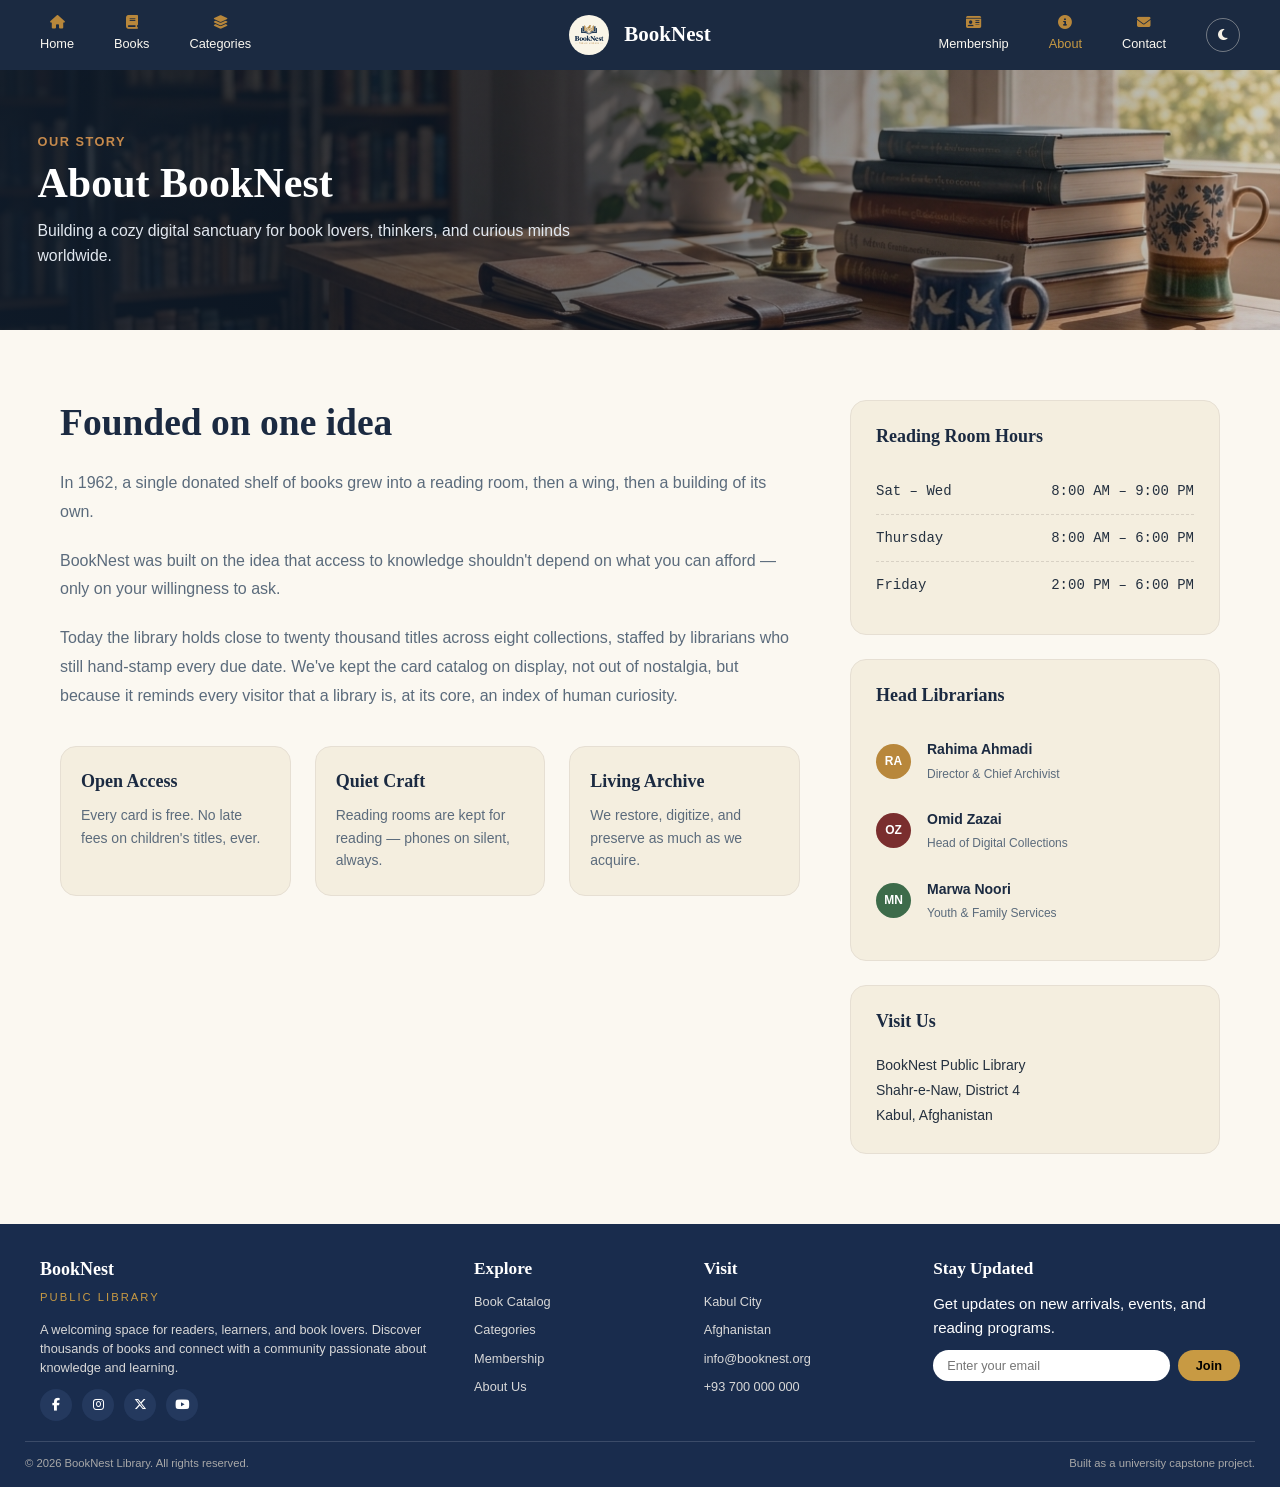
==== commit 808ac202: "login page add just html and css" ====
--- a/about.html
+++ b/about.html
@@ -37,11 +37,11 @@
         </ul>
 
     </header>
-<div class="catalog-hero" id="main-content" style="background:none; background-color: var(--parchment-100);">
+<div class="page-hero hero-about">
   <div class="hero-content">
-    <div class="hero-tag">Our story <span></span></div>
-    <h1>About The BookNest</h1>
-    <p class="hero-text">A century-old institution, still turning pages.</p>
+    <div class="hero-tag">OUR STORY</div>
+    <h1>About BookNest</h1>
+    <p class="hero-text">Building a cozy digital sanctuary for book lovers, thinkers, and curious minds worldwide.</p>
   </div>
 </div>
 <section class="about-section">
--- a/style.css
+++ b/style.css
@@ -31,79 +31,331 @@
   margin: 0 auto;
   padding: 0 24px;
 }
+html {
+    font-size: 15px;
+}
 
 /* header style===================================================== */
-.navbar{
-    background:#162949;
-    height:100px;
-    display:flex;
-    justify-content:space-between;
-    align-items:center;
-    padding:0 60px;
+/* header style ===================================================== */
+.navbar {
+  background: var(--ink-900);
+  height: 70px; /* Reduced from 100px */
+  display: flex;
+  justify-content: space-between;
+  align-items: center;
+  padding: 0 40px; /* Removed top/bottom padding completely */
+  position: sticky;
+  top: 0;
+  z-index: 1000;
 }
 
 .nav-left,
-.nav-right{
-    display:flex;
-    list-style:none;
-    gap:40px;
-    margin:0;
-    padding:0;
-    flex:1;
-}
-
-.nav-right{
-    justify-content:flex-end;
-}
-
+.nav-right {
+  display: flex;
+  list-style: none;
+  gap: 40px;
+  margin: 0;
+  padding: 0;
+  flex: 1;
+}
+
+.nav-right {
+  justify-content: flex-end;
+}
 .nav-left a,
-.nav-right a{
-    color:#f5f0e6;
-    text-decoration:none;
-    font-size:0.95rem;
-    font-weight:500;
-    display:flex;
-    flex-direction:column;
-    align-items:center;
-    gap:8px;
-    transition:.3s;
+.nav-right a {
+  gap: 4px; /* Reduced gap between icon and text from 8px */
+  font-size: 0.85rem;
+}
+
+.nav-left a,
+.nav-right a {
+  color: var(--parchment-50);
+  text-decoration: none;
+  font-weight: 500;
+  display: flex;
+  flex-direction: column;
+  align-items: center;
+  transition: color 0.3s ease;
+  gap: 4px; /* Reduced gap between icon and text from 8px */
+  font-size: 0.85rem;
 }
 
 .nav-left a i,
-.nav-right a i{
-    font-size:0.9rem;
-    color:#c89a43;
+.nav-right a i {
+  font-size: 0.9rem;
+  color: var(--brass-500);
 }
 
 .nav-left a:hover,
-.nav-right a:hover{
-    color:#c89a43;
-}
-
-.logo{
-    display:flex;
-    align-items:center;
-    gap:15px;
-    text-align:center;
-}
-
-.logo img{
-    width:55px;
-    height:55px;
-    border-radius:50%;
-}
-
-.logo h1{
-    color:white;
-    font-size:2.2rem;
-    margin:0;
-    font-family:Georgia, serif;
-}
-
-.logo span{
-    color:#c89a43;
-    letter-spacing:4px;
-    font-size:.8rem;
+.nav-right a:hover {
+  color: var(--brass-500);
+}
+
+/* Circular Login Button aligned in nav-right list */
+.nav-right li .nav-login-btn {
+    width: 38px;
+    height: 38px;
+    border-radius: 50%;
+    background: rgba(255, 255, 255, 0.1);
+    border: 1px solid rgba(255, 255, 255, 0.2);
+    display: inline-flex;
+    align-items: center;
+    justify-content: center;
+    color: #ffffff;
+    cursor: pointer;
+    font-size: 0.95rem;
+    transition: all 0.3s ease;
+    margin-left: 5px; /* Adjust spacing between dark mode & login button */
+}
+
+.nav-right li .nav-login-btn:hover {
+    background: #c89a43;
+    color: #192c4d;
+    border-color: #c89a43;
+    transform: translateY(-2px);
+}
+
+.logo {
+  display: flex;
+  align-items: center;
+  gap: 15px;
+  text-align: center;
+}
+
+.logo img {
+  width: 40px;  /* Reduced from 55px */
+  height: 40px; /* Reduced from 55px */
+  border-radius: 50%;
+}
+
+.logo h1 {
+  color: white;
+  font-size: 1.4rem; /* Reduced from 2.2rem */
+  margin: 0;
+  font-family: Georgia, serif;
+}
+
+.logo span {
+  color: var(--brass-500);
+  letter-spacing: 4px;
+  font-size: 0.8rem;
+}
+
+/* Circular Login Button (Matches Dark Mode Toggle Design) */
+.nav-login-btn {
+    width: 35px;
+    height: 35px;
+    border-radius: 50%;
+    background: rgba(255, 255, 255, 0.1);
+    border: 1px solid rgba(255, 255, 255, 0.2);
+    display: inline-flex;
+    align-items: center;
+    justify-content: center;
+    color: #ffffff;
+    cursor: pointer;
+    font-size: 0.95rem;
+    transition: all 0.3s ease;
+}
+
+.nav-login-btn:hover {
+    background: #c89a43;
+    color: #192c4d;
+    border-color: #c89a43;
+    transform: translateY(-2px);
+}
+
+/* Glassmorphic Professional Login Modal Overlay */
+.auth-modal-overlay {
+    position: fixed;
+    top: 0;
+    left: 0;
+    width: 100vw;
+    height: 100vh;
+    background: rgba(15, 23, 42, 0.75);
+    backdrop-filter: blur(8px);
+    display: flex;
+    align-items: center;
+    justify-content: center;
+    z-index: 10000;
+    opacity: 0;
+    visibility: hidden;
+    transition: all 0.3s ease;
+}
+
+.auth-modal-overlay.active {
+    opacity: 1;
+    visibility: visible;
+}
+
+.auth-card {
+    background: rgba(25, 44, 77, 0.95);
+    border: 1px solid rgba(255, 255, 255, 0.15);
+    box-shadow: 0 20px 50px rgba(0, 0, 0, 0.5);
+    border-radius: 16px;
+    width: 90%;
+    max-width: 400px;
+    padding: 32px 28px;
+    position: relative;
+    transform: translateY(20px);
+    transition: transform 0.3s ease;
+}
+
+.auth-modal-overlay.active .auth-card {
+    transform: translateY(0);
+}
+
+.modal-close-btn {
+    position: absolute;
+    top: 16px;
+    right: 20px;
+    background: transparent;
+    border: none;
+    color: #a8a8a8;
+    font-size: 1.5rem;
+    cursor: pointer;
+    transition: color 0.2s;
+}
+
+.modal-close-btn:hover {
+    color: #c89a43;
+}
+
+.auth-header {
+    text-align: center;
+    margin-bottom: 24px;
+}
+
+.auth-brand-logo {
+    width: 40px;
+    height: 40px;
+    background: rgba(200, 154, 67, 0.15);
+    border: 1px solid #c89a43;
+    border-radius: 50%;
+    display: flex;
+    align-items: center;
+    justify-content: center;
+    margin: 0 auto 10px;
+    color: #c89a43;
+    font-size: 1.2rem;
+}
+
+.auth-header h2 {
+    color: #ffffff;
+    margin: 0;
+    font-size: 1.5rem;
+    letter-spacing: 0.5px;
+}
+
+.auth-subtitle {
+    color: #c89a43;
+    font-size: 0.68rem;
+    letter-spacing: 2px;
+}
+
+.input-group {
+    margin-bottom: 18px;
+}
+
+.input-group label {
+    display: flex;
+    align-items: center;
+    gap: 8px;
+    font-size: 0.82rem;
+    color: #d8d8d8;
+    margin-bottom: 8px;
+}
+
+.password-wrapper {
+    position: relative;
+}
+
+.input-group input {
+    width: 100%;
+    padding: 12px 14px;
+    background: rgba(255, 255, 255, 0.05);
+    border: 1px solid rgba(255, 255, 255, 0.15);
+    border-radius: 8px;
+    color: #ffffff;
+    font-size: 0.88rem;
+    box-sizing: border-box;
+    outline: none;
+    transition: border 0.2s;
+}
+
+.input-group input:focus {
+    border-color: #c89a43;
+}
+
+.toggle-password {
+    position: absolute;
+    right: 14px;
+    top: 50%;
+    transform: translateY(-50%);
+    color: #a8a8a8;
+    cursor: pointer;
+    font-size: 0.85rem;
+}
+
+.auth-options {
+    display: flex;
+    justify-content: space-between;
+    align-items: center;
+    font-size: 0.78rem;
+    color: #a8a8a8;
+    margin-bottom: 22px;
+}
+
+.remember-me {
+    display: flex;
+    align-items: center;
+    gap: 6px;
+    cursor: pointer;
+}
+
+.forgot-link {
+    color: #c89a43;
+    text-decoration: none;
+}
+
+.forgot-link:hover {
+    text-decoration: underline;
+}
+
+.auth-submit-btn {
+    width: 100%;
+    padding: 12px;
+    background: #c89a43;
+    color: #192c4d;
+    border: none;
+    border-radius: 8px;
+    font-weight: 600;
+    font-size: 0.9rem;
+    display: flex;
+    align-items: center;
+    justify-content: center;
+    gap: 10px;
+    cursor: pointer;
+    transition: background 0.2s ease;
+}
+
+.auth-submit-btn:hover {
+    background: #d4af37;
+}
+
+.auth-footer {
+    text-align: center;
+    margin-top: 20px;
+    padding-top: 16px;
+    border-top: 1px solid rgba(255, 255, 255, 0.1);
+    font-size: 0.8rem;
+    color: #a8a8a8;
+}
+
+.auth-footer a {
+    color: #c89a43;
+    text-decoration: none;
+    font-weight: 500;
 }
 /* main================================================= */
 .hero {
@@ -113,7 +365,7 @@
   background-size: cover;
   background-position: center;
   color: var(--parchment-50);
-  padding: 90px 0;
+  padding: 100px 0;
   text-align: center;
   animation: heroZoom 10s ease-in-out infinite;
 }
@@ -164,7 +416,7 @@
 /* Button base style — reused everywhere in the site, not just hero */
 .btn {
   display: inline-block;
-  padding: 13px 28px;
+  padding: 10px 25px;
   border-radius: 999px;
   font-weight: 600;
   text-decoration: none;
@@ -187,66 +439,66 @@
 }
 
 /* stats========================================== */
-.stats-band{
+.stats-band {
     background: var(--ink-900);
     color: var(--parchment-50);
-    padding: 40px 0;
-}
-
-.stats-grid{
+    padding: 18px 0; /* Reduced from 30px to bring section borders closer */
+}
+
+.stats-grid {
     display: grid;
     grid-template-columns: repeat(4, 1fr);
-    gap: 24px;
+    gap: 16px; /* Reduced gap between columns from 24px */
     text-align: center;
     align-items: center;
 }
 
-.stat-item{
+.stat-item {
     display: flex;
     flex-direction: column;
     align-items: center;
     justify-content: center;
-    gap: 18px;
-}
-
-.stat-number{
+    gap: 4px; /* Reduced gap between number and label from 18px */
+}
+
+.stat-number {
     font-family: var(--font-display);
-    font-size: 3rem;
+    font-size: 1.8rem; /* Reduced from 3rem */
     font-weight: 700;
     line-height: 1;
     color: var(--brass-500);
 }
 
-.stat-label{
-    font-size: 0.9rem;
-    letter-spacing: 3px;
+.stat-label {
+    font-size: 0.72rem; /* Reduced from 0.9rem */
+    letter-spacing: 1.5px; /* Reduced letter spacing from 3px */
     text-transform: uppercase;
     color: rgba(251, 248, 241, 0.8);
 }
 
 /* Responsive */
 
-@media (max-width: 768px){
-    .stats-grid{
+@media (max-width: 768px) {
+    .stats-grid {
         grid-template-columns: repeat(2, 1fr);
-        row-gap: 50px;
-    }
-
-    .stat-number{
-        font-size: 3rem;
-    }
-}
-
-@media (max-width: 480px){
-    .stats-grid{
+        row-gap: 20px; /* Reduced row spacing from 50px */
+    }
+
+    .stat-number {
+        font-size: 1.6rem; /* Scaled down for tablet */
+    }
+}
+
+@media (max-width: 480px) {
+    .stats-grid {
         grid-template-columns: 1fr;
-    }
-
-    .stat-number{
-        font-size: 2.5rem;
-    }
-}
-
+        row-gap: 16px;
+    }
+
+    .stat-number {
+        font-size: 1.4rem; /* Scaled down for mobile */
+    }
+}
 /* After stats================================================= */
 .virtual-bookshelf {
     background: var(--parchment-50);
@@ -256,42 +508,70 @@
 
 .virtual-bookshelf h2 {
     font-family: Georgia, serif;
-    font-size: 3rem;
+    font-size: 2.5rem;
     color: var(--ink-900);
     margin-bottom: 15px;
+    margin-top: 30px;
 }
 
 .shelf-subtitle {
     color: var(--text-muted);
     max-width: 700px;
-    margin: 0 auto 50px;
-    font-size: 1rem;
+    margin: 0 auto 30px;
+    font-size: 0.9rem;
 }
 
 .shelf-image {
-    max-width: 1200px;
-    margin: 0 auto 50px;
+    position: relative;
+    width: 100%;
+    margin: 20px auto 0;
+    display: block;
+    overflow: hidden;
 }
 
 .shelf-image img {
     width: 100%;
-    height: auto;
+    height: 400px; /* Forces height to exactly 400px */
+    object-fit: fill; /* Stretches the image to fit 400px without altering width */
     display: block;
-}
-
-.browse-btn {
-    background: var(--brass-500);
-    color: white;
-    border: none;
-    padding: 14px 30px;
-    border-radius: 30px;
+    border-radius: 12px;
+    transition: opacity 0.3s ease;
+}
+
+/* Navigation buttons overlay */
+.shelf-btn {
+    position: absolute;
+    top: 50%;
+    transform: translateY(-50%);
+    background: rgba(22, 41, 73, 0.85);
+    color: #c89a43;
+    border: 1px solid #c89a43;
+    width: 44px;
+    height: 44px;
+    border-radius: 50%;
+    font-size: 1.2rem;
     cursor: pointer;
-    font-size: 1rem;
-    transition: 0.3s;
-}
-
-.browse-btn:hover {
-    transform: translateY(-3px);
+    z-index: 10;
+    display: flex;
+    align-items: center;
+    justify-content: center;
+    transition: all 0.3s ease;
+    backdrop-filter: blur(4px);
+    box-shadow: 0 4px 12px rgba(0, 0, 0, 0.3);
+}
+
+.shelf-btn:hover {
+    background: #c89a43;
+    color: #162949;
+    transform: translateY(-50%) scale(1.1);
+}
+
+.prev-btn {
+    left: 15px;
+}
+
+.next-btn {
+    right: 15px;
 }
 /* ========================================== */
 .section {
@@ -304,7 +584,7 @@
 }
 
 .section-title {
-  font-size: 1.3rem;
+  font-size: 1rem;
 }
 
 /* Carousel wrapper: prev button, viewport, next button */
@@ -499,15 +779,25 @@
     position:fixed;
     bottom:30px;
     left:30px;
-    background:#1b2f52;
-    color:#fff;
-    padding:18px 28px;
+    
+    /* Changed: Soft red background & dark red text instead of dark blue */
+    background:#fff5f5;
+    color:#9b2c2c;
+    border:1px solid #feb2b2;
+    
+    /* Changed: Reduced padding and font-size for a sleeker look */
+    padding:12px 20px;
+    font-size:15px;
+    font-weight:500;
+    
     border-radius:10px;
     display:flex;
     align-items:center;
-    gap:12px;
-    font-size:18px;
-    box-shadow:0 8px 20px rgba(0,0,0,.2);
+    gap:10px;
+    
+    /* Changed: Softer, natural box shadow */
+    box-shadow:0 10px 25px -5px rgba(0, 0, 0, 0.08);
+    
     transform:translateY(120px);
     opacity:0;
     transition:.4s;
@@ -523,15 +813,17 @@
     font-size:24px;
 }
 .categories-section{
-    padding:60px;
+    padding:40px;
     background:#f5f0e4;
+    margin-bottom: 60px;
 }
 
 .section-title{
-    font-size:72px;
+    font-size:2.5rem;
     font-family:Georgia, serif;
     color:#1f2f4a;
     margin-bottom:40px;
+    
 }
 
 .categories-grid{
@@ -546,7 +838,7 @@
     border-radius:20px;
 
     height:250px;
-    padding:30px 25px;
+    padding:25px 20px;
 
     display:flex;
     flex-direction:column;
@@ -565,7 +857,7 @@
 }
 
 .category-icon{
-    font-size:25px;
+    font-size:20px;
     color:#c28d3f;
     margin-bottom:20px;
     transition:.35s;
@@ -576,21 +868,21 @@
 }
 
 .category-card h3{
-    font-size:22px;
+    font-size:18px;
     color:#24344d;
     margin-bottom:12px;
     font-family:Georgia, serif;
 }
 
 .category-card p{
-    font-size:14px;
+    font-size:13px;
     color:#6a768c;
     line-height:1.7;
     margin-bottom:20px;
 }
 
 .category-count{
-    font-size:15px;
+    font-size:14px;
     font-weight:700;
     color:#c28d3f;
     font-family:monospace;
@@ -626,6 +918,7 @@
 .section-header{
     text-align:center;
     margin-bottom:60px;
+
 }
 
 .section-tag{
@@ -637,7 +930,7 @@
 
 .section-header h2{
     margin-top:15px;
-    font-size:3rem;
+    font-size:2.5rem;
     color:#1f2a44;
 }
 
@@ -651,8 +944,8 @@
 .reader-card{
     background:#ffffff;
     width:850px;
-    min-height:280px;
-    padding:40px;
+    min-height:200px;
+    padding:30px;
     border-radius:20px;
     display:flex;
     align-items:center;
@@ -692,8 +985,8 @@
 }
 
 .slider-btn{
-    width:60px;
-    height:60px;
+    width:50px;
+    height:50px;
     border:none;
     border-radius:50%;
     background:white;
@@ -763,7 +1056,7 @@
 }
 
 .collection-header h2{
-    font-size:3rem;
+    font-size:2.5rem;
     color:#1B2F52;
     font-family:Georgia, serif;
     margin-bottom:20px;
@@ -904,7 +1197,7 @@
 }
 
 .news-header h2{
-    font-size:3rem;
+    font-size:2.5rem;
     color:var(--ink-900);
     margin-bottom:15px;
 }
@@ -942,7 +1235,7 @@
 
 .news-card{
     width:320px;
-    min-height:500px;
+    min-height:400px;
     background:white;
     border-radius:20px;
     padding:30px;
@@ -956,8 +1249,8 @@
 }
 
 .news-icon{
-    width:60px;
-    height:60px;
+    width:50px;
+    height:50px;
     border-radius:50%;
     background:var(--brass-500);
     color:white;
@@ -1007,7 +1300,7 @@
 
 .news-image{
     width:420px;
-    height:500px;
+    height:400px;
     border-radius:20px;
     overflow:hidden;
     box-shadow:0 10px 30px rgba(0,0,0,.08);
@@ -1020,8 +1313,8 @@
 }
 
 .news-arrow{
-    width:55px;
-    height:55px;
+    width:45px;
+    height:45px;
     border-radius:50%;
     border:none;
     background:white;
@@ -1082,7 +1375,13 @@
 .footer{
     background:#192c4d;
     color:#fff;
-    padding:70px 40px 30px;
+    padding:35px 25px 15px; /* Reduced top/bottom padding */
+    position:relative;
+}
+.footerr{
+    background:#192c4d;
+    color:#fff;
+    padding:25px 15px 10px;
     position:relative;
 }
 
@@ -1091,29 +1390,38 @@
     margin:auto;
     display:grid;
     grid-template-columns:2fr 1fr 1fr 1.5fr;
-    gap:50px;
+    gap:25px; /* Reduced grid gap */
 }
 
 .footer-logo{
-    font-size:2rem;
-    margin-bottom:5px;
+    font-size:1.2rem; /* Reduced font size */
+    margin-bottom:3px;
+}
+.footer-coll{
+    font-size: 0.85rem;
+    margin-bottom:2px;
 }
 
 .footer-subtitle{
     color:#c89a43;
-    letter-spacing:4px;
-    font-size:0.9rem;
+    letter-spacing:2px;
+    font-size:0.75rem; /* Reduced font size */
 }
 
 .footer-text{
-    margin:25px 0;
-    line-height:1.8;
+    margin:12px 0; /* Reduced margin */
+    line-height:1.5;
     color:#d8d8d8;
+    font-size: 0.85rem;
+}
+.footer-col h2{
+    color: white;
 }
 
 .footer-col h3{
-    font-size:1.8rem;
-    margin-bottom:25px;
+    font-size:1.15rem; /* Reduced font size */
+    margin-bottom:12px; /* Reduced margin */
+    color: white;
 }
 
 .footer-col ul{
@@ -1122,8 +1430,9 @@
 }
 
 .footer-col ul li{
-    margin-bottom:18px;
+    margin-bottom:8px; /* Reduced list item spacing */
     color:#d8d8d8;
+    font-size:0.85rem;
 }
 
 .footer-col ul li a{
@@ -1138,12 +1447,12 @@
 
 .social-icons{
     display:flex;
-    gap:15px;
+    gap:10px; /* Reduced gap */
 }
 
 .social-icons a{
-    width:50px;
-    height:50px;
+    width:32px; /* Smaller button dimensions */
+    height:32px;
     background:#24395e;
     border-radius:50%;
     display:flex;
@@ -1151,7 +1460,7 @@
     justify-content:center;
     color:#fff;
     text-decoration:none;
-    font-size:1.2rem;
+    font-size:0.85rem; /* Reduced icon size */
     transition:0.3s;
 }
 
@@ -1161,25 +1470,48 @@
 
 .newsletter{
     display:flex;
-    gap:12px;
-    margin-top:20px;
+    gap:8px;
+    margin-top:10px;
+}
+.newsletterr{
+    display:flex;
+    gap:8px;
+    margin-top:10px;
 }
 
 .newsletter input{
     flex:1;
-    padding:16px 20px;
+    padding:8px 14px; /* Reduced input padding */
     border:none;
-    border-radius:40px;
-    font-size:1rem;
-}
-
-.newsletter button{
-    padding:16px 30px;
+    border-radius:30px;
+    font-size:0.85rem;
+}
+.newsletterr input{
+    flex:1;
+    padding:8px 14px;
     border:none;
-    border-radius:40px;
+    border-radius:30px;
+    font-size:0.85rem;
+}
+
+.newsletterr button{
+    padding:8px 16px; /* Reduced button padding */
+    border:none;
+    border-radius:30px;
     background:#c89a43;
     color:#000;
     font-weight:600;
+    font-size:0.85rem;
+    cursor:pointer;
+}
+.newsletter button{
+    padding:8px 18px;
+    border:none;
+    border-radius:30px;
+    background:#c89a43;
+    color:#000;
+    font-weight:600;
+    font-size:0.85rem;
     cursor:pointer;
 }
 
@@ -1189,13 +1521,22 @@
 
 .footer-bottom{
     border-top:1px solid rgba(255,255,255,0.15);
-    margin-top:50px;
-    padding-top:25px;
+    margin-top:20px; /* Reduced top margin */
+    padding-top:12px; /* Reduced top padding */
     display:flex;
     justify-content:space-between;
     color:#a8a8a8;
-}
-
+    font-size:0.75rem;
+}
+.footer-bottomm{
+    border-top:1px solid rgba(255,255,255,0.15);
+    margin-top:8px;
+    padding-top:5px;
+    display:flex;
+    justify-content:center;
+    color:#a8a8a8;
+    font-size:0.75rem;
+}
 .back-to-top{
     position:absolute;
     right:40px;
@@ -1232,9 +1573,10 @@
 
 .catalog-hero{
     height:220px;
-    padding: 40px 60px;
+    padding: 30px 50px;
     display:flex;
     align-items:center;
+    margin-bottom: 60px;
 
     background:
 linear-gradient(
@@ -1266,14 +1608,14 @@
 }
 
 .hero-content h1{
-    font-size:50px;
+    font-size:2.5rem;
     color:#14284a;
     margin:15px 0;
     line-height: 1.1;
 }
 
 .hero-text{
-    font-size:16px;
+    font-size:12px;
     color:#5e7087;
 }
 
@@ -1291,7 +1633,7 @@
     background:white;
     border:1px solid #d8d8d8;
     border-radius:50px;
-    padding:18px 25px;
+    padding:10px 15px;
     display:flex;
     align-items:center;
     gap:15px;
@@ -1301,36 +1643,100 @@
     border:none;
     outline:none;
     width:100%;
-    font-size:16px;
+    font-size:14px;
+    
 }
 
 .catalog-controls select{
     width:220px;
     border:1px solid #d8d8d8;
     border-radius:50px;
-    padding:18px;
-    font-size:16px;
+    padding:12px;
+    font-size:14px;
 }
 
 .favorite-btn{
     border:none;
     border-radius:50px;
     background:white;
-    padding:18px 25px;
-    font-size:16px;
+    padding:14px 20px;
+    font-size:12px;
     cursor:pointer;
 }
 
 .book-count{
     padding:0 70px;
     color:#667;
-    font-size:20px;
+    font-size:16px;
+}
+
+
+.catalog-hero {
+  position: relative;
+  width: 100%;
+  min-height: 280px;
+  display: flex;
+  align-items: center;
+  padding: 3rem 2rem;
+  
+  /* Background Image Setup */
+  background-image: url('./images/backgrondcatagories.jpeg'); /* Replace with your image path */
+  background-size: cover;
+  background-position: center;
+  background-repeat: no-repeat;
+  overflow: hidden;
+}
+
+/* Dark/Semi-transparent Overlay to ensure text readability */
+.catalog-hero::before {
+  content: '';
+  position: absolute;
+  top: 0;
+  left: 0;
+  right: 0;
+  bottom: 0;
+  background: linear-gradient(
+    90deg, 
+    rgba(0, 0, 0, 0.65) 0%, 
+    rgba(0, 0, 0, 0.4) 50%, 
+    rgba(0, 0, 0, 0.1) 100%
+  );
+  z-index: 1;
+}
+
+/* Ensure text content sits above the background overlay */
+.hero-content {
+  position: relative;
+  z-index: 2;
+  max-width: 600px;
+  color: #ffffff; /* White text for contrast against the dark overlay */
+}
+
+.hero-tag {
+  font-size: 0.85rem;
+  font-weight: 700;
+  letter-spacing: 1.5px;
+  color: #f3c68f; /* Accent color for the tag */
+  margin-bottom: 0.5rem;
+}
+
+.hero-content h1 {
+  font-family: Georgia, serif;
+  font-size: 2.8rem;
+  margin: 0.2rem 0 0.8rem 0;
+  color: #ffffff;
+}
+
+.hero-text {
+  font-size: 1.05rem;
+  line-height: 1.5;
+  color: #e2e8f0;
 }
 
 /* BOOKS */
 
 .books-grid{
-    padding:20px 70px 80px;
+    padding:15px 60px 70px;
     display:grid;
     grid-template-columns:repeat(4,1fr);
     gap:30px;
@@ -1350,7 +1756,7 @@
 
 .book-cover{
     height:210px;
-    margin:15px;
+    margin:12px;
     border-radius:15px;
     padding:20px;
     position:relative;
@@ -1377,7 +1783,7 @@
     bottom:20px;
     left:20px;
     color:white;
-    font-size:20px;
+    font-size:16px;
     width:70%;
 }
 
@@ -1402,30 +1808,30 @@
 }
 
 .book-info{
-    padding:20px 20px 20px;
+    padding:10px 15px 15px;
 }
 
 .category{
     color:#c4953f;
-    font-size:12px;
-    letter-spacing:2px;
-    margin-bottom:10px;
+    font-size:8px;
+    letter-spacing:0.5px;
+    margin-bottom:6px;
 }
 
 .book-info h4{
     color:#14284a;
-    font-size:20px;
-    margin-bottom:8px;
+    font-size:16px;
+    margin-bottom:5px;
 }
 
 .author{
     color:#65758a;
-    margin-bottom:15px;
+    margin-bottom:10px;
 }
 
 .rating{
     color:#65758a;
-    margin-bottom:20px;
+    margin-bottom:15px;
 }
 
 .rating i{
@@ -1443,30 +1849,44 @@
     border:none;
     background:#c4953f;
     color:white;
-    padding:14px;
+    padding:10px;
     border-radius:40px;
-    font-size:15px;
+    font-size:12px;
     cursor:pointer;
 }
 
 .wishlist-btn{
-    width:50px;
-    height:50px;
+    width:40px;
+    height:40px;
     border-radius:50%;
     border:1px solid #ddd;
     background:white;
     margin-left:10px;
     cursor:pointer;
+    font-size:25px;
+
+}
+.book-image {
+    width: 100%;
+    height: 300px; /* choose a fixed height */
+    overflow: hidden;
+}
+
+.book-image img {
+    width: 100%;
+    height: 100%;
+    object-fit: cover;
+    display: block;
 }
 *{
     box-sizing: border-box;
 }
 
 .books-grid{
-    padding:20px 70px 80px;
+    padding:20px 40px 80px;
     display:grid;
     grid-template-columns:repeat(4, minmax(0, 1fr));
-    gap:30px;
+    gap:20px;
     width:100%;
 }
 
@@ -1477,8 +1897,8 @@
 
 .book-cover{
     height:210px;
-    margin:15px;
-    border-radius:15px;
+    margin:0px;
+    border-radius:0px;
     padding:0;
     position:relative;   /* stays — this is the positioning context for h3 + status */
     overflow:hidden;
@@ -1510,12 +1930,12 @@
 
 .book-cover h3,
 .book-cover .status{
-    z-index:2; /* just layering — position:absolute already comes from your original rules */
+    z-index:2; 
 }
 
 /* membership===================== *//* ===== Membership / Pricing ===== */
 .membership-section{
-    padding:70px 60px;
+    padding:50px 40px;
     background: var(--parchment-50);
 }
 
@@ -1530,7 +1950,7 @@
     background: var(--parchment-100);
     border:1px solid #e6dfd3;
     border-radius:20px;
-    padding:35px 25px 25px;
+    padding:30px 20px 20px;
     text-align:center;
     position:relative;
     display:flex;               /* new */
@@ -1550,48 +1970,48 @@
     transform:translateX(-50%);
     background: var(--brass-500);
     color: var(--ink-900);
-    font-size:12px;
+    font-size:10px;
     font-weight:700;
     letter-spacing:2px;
-    padding:8px 20px;
+    padding:5px 10px;
     border-radius:30px;
     white-space:nowrap;
 }
 
 .plan-name{
     font-family: var(--font-display);
-    font-size:28px;
+    font-size:20px;
     color: var(--ink-900);
-    margin:0 0 24px;
-    font-weight:700;
+    margin:0 0 20px;
+    font-weight:600;
 }
 
 .plan-price{
-    margin-bottom:16px;
+    margin-bottom:10px;
 }
 
 .plan-price .amount{
     font-family: var(--font-display);
-    font-size:48px;
-    font-weight:700;
+    font-size:35px;
+    font-weight:600;
     color: var(--brass-500);
 }
 
 .plan-price .period{
-    font-size:16px;
+    font-size:14px;
     color: var(--text-muted);
 }
 
 .plan-tagline{
     color: var(--text-muted);
-    font-size:15px;
-    margin:0 0 32px;
+    font-size:13px;
+    margin:0 0 25px;
 }
 
 .plan-features{
     list-style:none;
     padding:0;
-    margin:0 0 40px;
+    margin:0 0 20px;
     text-align:left;
     flex:1;                     /* new — pushes button to bottom, keeps all buttons level */
 }
@@ -1600,26 +2020,26 @@
     display:flex;
     align-items:center;
     gap:14px;
-    padding:8px 0;               /* was 12px — tighter spacing */
-    font-size:16px;
-    line-height:1.3;             /* new — overrides the inherited 1.6 from body */
+    padding:5px 0;               /* was 12px — tighter spacing */
+    font-size:14px;
+    line-height:1;             /* new — overrides the inherited 1.6 from body */
     color: var(--text-ink);
 }
 .plan-features i{
     color:#3d8b5f;
-    font-size:16px;
+    font-size:14px;
     flex-shrink:0;
 }
 
 .plan-btn{
     display:block;
     width:100%;
-    padding:16px;
+    padding:12px;
     border-radius:40px;
     border:2px solid var(--brass-500);
     background:transparent;
     color: var(--ink-900);
-    font-size:16px;
+    font-size:14px;
     font-weight:700;
     cursor:pointer;
     transition:.3s;
@@ -1651,7 +2071,7 @@
 /* regestration===================== */
 /* ===== Registration Card ===== */
 .registration-section{
-    padding:0 60px 80px;
+    padding:0 40px 60px;
     background: var(--parchment-50);
 }
 
@@ -1659,22 +2079,22 @@
     background: var(--parchment-100);
     border:1px solid #e6dfd3;
     border-radius:20px;
-    padding:50px 60px;
-    max-width:1200px;
+    padding:30px 50px;
+    max-width:1000px;
     margin:0 auto;
 }
 
 .registration-title{
     font-family: var(--font-display);
-    font-size:34px;
+    font-size:25px;
     color: var(--ink-900);
     margin:0 0 10px;
 }
 
 .selected-plan-line{
     color: var(--text-muted);
-    font-size:16px;
-    margin-bottom:40px;
+    font-size:14px;
+    margin-bottom:20px;
 }
 
 .selected-plan-value{
@@ -1686,7 +2106,7 @@
     display:grid;
     grid-template-columns:repeat(2, minmax(0, 1fr));
     gap:40px;
-    margin-bottom:32px;
+    margin-bottom:25px;
 }
 
 .form-group label{
@@ -1694,7 +2114,7 @@
     font-weight:700;
     color: var(--ink-900);
     margin-bottom:10px;
-    font-size:15px;
+    font-size:12px;
 }
 
 .form-group input,
@@ -1702,8 +2122,8 @@
     width:100%;
     border:1px solid #d8d1c4;
     border-radius:10px;
-    padding:16px;
-    font-size:15px;
+    padding:12px;
+    font-size:14px;
     font-family:inherit;
     background:#fff;
     color: var(--text-ink);
@@ -1716,7 +2136,7 @@
 }
 
 .form-group.full-width{
-    margin-bottom:28px;
+    margin-bottom:20px;
 }
 
 .form-group textarea{
@@ -1727,26 +2147,26 @@
     display:flex;
     align-items:center;
     gap:12px;
-    font-size:15px;
+    font-size:14px;
     color: var(--text-ink);
-    margin-bottom:32px;
+    margin-bottom:25px;
     cursor:pointer;
 }
 
 .checkbox-line input{
-    width:18px;
-    height:18px;
+    width:15px;
+    height:15px;
     cursor:pointer;
 }
 
 .submit-btn{
-    padding:16px 40px;
+    padding:12px 30px;
     border:none;
     border-radius:40px;
     background: var(--brass-500);
     color: var(--ink-900);
-    font-size:16px;
-    font-weight:700;
+    font-size:14px;
+    font-weight:600;
     cursor:pointer;
     transition:.3s;
 }
@@ -1780,13 +2200,13 @@
 
 .about-title{
     font-family: var(--font-display);
-    font-size:44px;
+    font-size:2.5rem;
     color: var(--ink-900);
     margin:0 0 24px;
 }
 
 .about-text{
-    font-size:17px;
+    font-size:16px;
     color: var(--text-muted);
     line-height:1.8;
     margin-bottom:20px;
@@ -1796,25 +2216,25 @@
     display:grid;
     grid-template-columns:repeat(3, minmax(0, 1fr));
     gap:24px;
-    margin-top:40px;
+    margin-top:35px;
 }
 
 .about-feature-card{
     background: var(--parchment-100);
     border:1px solid #e6dfd3;
     border-radius:16px;
-    padding:28px 24px;
+    padding:24px 20px;
 }
 
 .about-feature-card h3{
     font-family: var(--font-display);
-    font-size:20px;
+    font-size:18px;
     color: var(--ink-900);
     margin:0 0 12px;
 }
 
 .about-feature-card p{
-    font-size:15px;
+    font-size:14px;
     color: var(--text-muted);
     line-height:1.6;
     margin:0;
@@ -1830,22 +2250,22 @@
     background: var(--parchment-100);
     border:1px solid #e6dfd3;
     border-radius:16px;
-    padding:32px;
+    padding:25px;
 }
 
 .sidebar-title{
     font-family: var(--font-display);
-    font-size:22px;
+    font-size:18px;
     color: var(--ink-900);
-    margin:0 0 24px;
+    margin:0 0 20px;
 }
 
 .hours-row{
     display:flex;
     justify-content:space-between;
-    padding:14px 0;
+    padding:12px 0;
     border-bottom:1px dashed #d8d1c4;
-    font-size:15px;
+    font-size:14px;
     color: var(--text-ink);
     font-family: var(--font-mono, monospace);
 }
@@ -1858,19 +2278,19 @@
     display:flex;
     align-items:center;
     gap:16px;
-    padding:14px 0;
+    padding:12px 0;
 }
 
 .librarian-avatar{
-    width:48px;
-    height:48px;
+    width:35px;
+    height:35px;
     border-radius:50%;
     display:flex;
     align-items:center;
     justify-content:center;
     color:#fff;
-    font-weight:700;
-    font-size:14px;
+    font-weight:600;
+    font-size:12px;
     flex-shrink:0;
 }
 
@@ -1878,17 +2298,17 @@
     font-weight:700;
     color: var(--ink-900);
     margin:0 0 4px;
-    font-size:16px;
+    font-size:14px;
 }
 
 .librarian-role{
-    font-size:14px;
+    font-size:12px;
     color: var(--text-muted);
     margin:0;
 }
 
 .address-text{
-    font-size:15px;
+    font-size:14px;
     color: var(--text-ink);
     line-height:1.8;
     margin:0;
@@ -1904,15 +2324,15 @@
 }
 /* contact us================= */
 .contact-section{
-    padding:60px;
+    padding:40px;
     background: var(--parchment-50);
 }
 
 .contact-grid{
     display:grid;
     grid-template-columns:2fr 1fr;
-    gap:40px;
-    max-width:1400px;
+    gap:30px;
+    max-width:1200px;
     margin:0 auto;
     align-items:start;
 }
@@ -1921,11 +2341,11 @@
     display:grid;
     grid-template-columns:repeat(2, minmax(0, 1fr));
     gap:40px;
-    margin-bottom:32px;
+    margin-bottom:25px;
 }
 
 .contact-form .form-group{
-    margin-bottom:32px;
+    margin-bottom:25px;
 }
 
 .contact-form .form-group label{
@@ -1933,7 +2353,7 @@
     font-weight:700;
     color: var(--ink-900);
     margin-bottom:10px;
-    font-size:15px;
+    font-size:14px;
 }
 
 .contact-form input,
@@ -1941,8 +2361,8 @@
     width:100%;
     border:1px solid #d8d1c4;
     border-radius:10px;
-    padding:16px;
-    font-size:15px;
+    padding:14px;
+    font-size:14px;
     font-family:inherit;
     background:#fff;
     color: var(--text-ink);
@@ -1959,12 +2379,12 @@
 }
 
 .submit-btn{
-    padding:16px 40px;
+    padding:14px 30px;
     border:none;
     border-radius:40px;
     background: var(--brass-500);
     color: var(--ink-900);
-    font-size:16px;
+    font-size:14px;
     font-weight:700;
     cursor:pointer;
     transition:.3s;
@@ -1976,9 +2396,9 @@
 }
 
 .map-placeholder{
-    margin-top:40px;
+    margin-top:30px;
     border-radius:16px;
-    padding:60px 30px;
+    padding:50px 20px;
     text-align:center;
     background:repeating-linear-gradient(
         45deg,
@@ -1990,8 +2410,8 @@
 }
 
 .map-pin{
-    width:44px;
-    height:44px;
+    width:40px;
+    height:40px;
     border-radius:50%;
     background: var(--burgundy-600);
     color:#fff;
@@ -1999,13 +2419,13 @@
     align-items:center;
     justify-content:center;
     margin:0 auto 16px;
-    font-size:18px;
+    font-size:16px;
 }
 
 .map-address{
-    font-size:17px;
+    font-size:16px;
     color: var(--ink-900);
-    font-weight:700;
+    font-weight:600;
     margin:0 0 10px;
 }
 
@@ -2021,14 +2441,14 @@
     background: var(--parchment-100);
     border:1px solid #e6dfd3;
     border-radius:20px;
-    padding:40px;
+    padding:30px;
 }
 
 .faq-title{
     font-family: var(--font-display);
-    font-size:32px;
+    font-size:2rem;
     color: var(--ink-900);
-    margin:0 0 30px;
+    margin:0 0 25px;
 }
 
 .faq-item{
@@ -2046,9 +2466,9 @@
     display:flex;
     justify-content:space-between;
     align-items:center;
-    padding:20px 0;
-    font-size:16px;
-    font-weight:700;
+    padding:15px 0;
+    font-size:14px;
+    font-weight:600;
     color: var(--ink-900);
     cursor:pointer;
     text-align:left;
@@ -2057,10 +2477,10 @@
 
 .faq-icon{
     color: var(--brass-500);
-    font-size:14px;
+    font-size:12px;
     transition:transform .3s;
     flex-shrink:0;
-    margin-left:16px;
+    margin-left:14px;
 }
 
 .faq-item.open .faq-icon{
@@ -2075,7 +2495,7 @@
 
 .faq-answer p{
     color: var(--text-muted);
-    font-size:15px;
+    font-size:14px;
     line-height:1.7;
     padding:0 0 20px;
     margin:0;
@@ -2218,16 +2638,17 @@
 /* Back to top — fixed, hidden until scrolled */
 .back-to-top{
     position:fixed !important;
-    right:24px;
-    bottom:24px;
-    width:52px;
-    height:52px;
+    right:20px;
+    bottom:20px;
+    width:40px;
+    height:40px;
     opacity:0;
     visibility:hidden;
     transform:translateY(12px);
     transition:opacity .25s ease, transform .25s ease, visibility .25s;
     box-shadow:0 6px 16px rgba(0,0,0,.25);
     z-index:500;
+    font-size: 14px;
 }
 .back-to-top.visible{
     opacity:1;
@@ -2371,11 +2792,12 @@
     background: #14202f;
     color:#e8e2d4;
 }
+
 body.dark-mode .stats-band,
-
 body.dark-mode .navbar{
     background:#0d1826;
 }
+
 body.dark-mode .section,
 body.dark-mode .catalog-controls,
 body.dark-mode .categories-section,
@@ -2387,6 +2809,7 @@
 body.dark-mode .collection-section{
     background:#182739;
 }
+
 body.dark-mode .book-card,
 body.dark-mode .category-card,
 body.dark-mode .plan-card,
@@ -2401,6 +2824,7 @@
     border-color:#2c4359;
     color:#e8e2d4;
 }
+
 body.dark-mode .search-box,
 body.dark-mode .catalog-controls select,
 body.dark-mode .favorite-btn,
@@ -2411,21 +2835,134 @@
     color:#e8e2d4;
     border-color:#2c4359;
 }
+
+/* Fix 1: Form Labels & Helper Texts */
+body.dark-mode label,
+body.dark-mode .form-group label,
+body.dark-mode .checkbox-label {
+    color: #e8e2d4 !important;
+}
+
+/* Fix 2: Input Placeholder text (so greyed-out text is visible) */
+body.dark-mode input::placeholder,
+body.dark-mode textarea::placeholder {
+    color: #8da1b5;
+}
+
+/* Fix 3: FAQ Accordion Buttons & Toggle Items */
+body.dark-mode .faq-question,
+body.dark-mode .faq-item,
+body.dark-mode summary {
+    color: #f0ece0 !important;
+}
+
+/* Fix 4: Navigation and Links */
+body.dark-mode a:not(.btn) {
+    color: #72a8e8;
+}
+
+body.dark-mode .nav-link {
+    color: #e8e2d4;
+}
+
+/* Headers & Paragraphs */
 body.dark-mode .book-count,
 body.dark-mode .section-title,
-body.dark-mode h1, body.dark-mode h2, body.dark-mode h3, body.dark-mode h4{
+body.dark-mode h1, body.dark-mode h2, body.dark-mode h3, body.dark-mode h4, body.dark-mode h5, body.dark-mode h6 {
     color:#f0ece0;
 }
+
+body.dark-mode p,
+body.dark-mode span,
 body.dark-mode .about-text,
 body.dark-mode .plan-tagline,
 body.dark-mode .faq-answer p,
 body.dark-mode .librarian-role{
     color:#b7c0cc;
 }
+
 body.dark-mode .footer,
 body.dark-mode .footer-bottom{
     background:#0a121c;
 }
+/* Fix 1: Turn the Light Hero/Banner Section Dark in Dark Mode */
+body.dark-mode .hero-section,
+body.dark-mode .page-header,
+body.dark-mode .contact-hero,
+body.dark-mode [class*="hero"] {
+    background-color: #0d1826 !important;
+}
+
+/* Fix 2: Ensure Hero Title & Text are Bright White */
+body.dark-mode .hero-section h1,
+body.dark-mode .hero-section p,
+body.dark-mode .page-header h1,
+body.dark-mode .page-header p,
+body.dark-mode .contact-hero * {
+    color: #ffffff !important;
+}
+
+/* Fix 3: High-Contrast Input Fields & Textareas */
+body.dark-mode input[type="text"],
+body.dark-mode input[type="email"],
+body.dark-mode input[type="tel"],
+body.dark-mode input[type="date"],
+body.dark-mode textarea {
+    background-color: #0d1826 !important;
+    color: #ffffff !important;
+    border: 1px solid #3b526d !important;
+}
+
+/* Fix 4: Make Placeholder Text Visible Inside Inputs */
+body.dark-mode input::placeholder,
+body.dark-mode textarea::placeholder {
+    color: #94a3b8 !important;
+    opacity: 1 !important;
+}
+/* Fix 1: Make plan feature list text white and readable */
+body.dark-mode .plan-card ul,
+body.dark-mode .plan-card li,
+body.dark-mode .plan-features,
+body.dark-mode .plan-features li {
+    color: #f0ece0 !important;
+}
+
+/* Fix 2: Brighten price intervals (/ forever, / month) */
+body.dark-mode .plan-card .price-period,
+body.dark-mode .plan-card span:not(.price-amount) {
+    color: #94a3b8 !important;
+}
+
+/* Fix 3: High-contrast outline buttons for unselected cards */
+body.dark-mode .plan-card .btn-outline,
+body.dark-mode .plan-card button:not(.btn-primary) {
+    color: #f0ece0 !important;
+    border-color: #d97706 !important;
+    background-color: transparent !important;
+}
+
+/* Fix 4: Brighten checkmark icons */
+body.dark-mode .plan-card li::before,
+body.dark-mode .plan-card .check-icon {
+    color: #38bdf8 !important;
+}
+/* Remove solid background from the hero content box in Dark Mode */
+body.dark-mode .hero-content,
+body.dark-mode .hero-card,
+body.dark-mode .hero-box,
+body.dark-mode .hero-banner {
+    background: transparent !important;
+ /* Semi-transparent dark overlay for text readability */
+    box-shadow: none !important;
+}
+
+/* Ensure hero text stays clear and readable over the background image */
+body.dark-mode .hero-content h1,
+body.dark-mode .hero-content p {
+    color: #ffffff !important;
+    text-shadow: 0 2px 8px rgba(0, 0, 0, 0.7);
+}
+
 
 /* Ghost/small button modifiers (used by the Favorites Only toggle) */
 .btn-ghost{
@@ -2445,3 +2982,108 @@
 
 
 
+
+
+/* Generic Hero Container for ALL Pages */
+.page-hero {
+  position: relative;
+  width: 100%;
+  min-height: 260px;
+  display: flex;
+  align-items: center;
+  padding: 3.5rem 2.5rem;
+  background-size: cover;
+  background-position: center;
+  background-repeat: no-repeat;
+  overflow: hidden;
+  box-sizing: border-box;
+}
+
+/* Semi-Transparent Gradient Overlay for Readability */
+.page-hero::before {
+  content: '';
+  position: absolute;
+  top: 0;
+  left: 0;
+  right: 0;
+  bottom: 0;
+  background: linear-gradient(
+    90deg, 
+    rgba(17, 30, 46, 0.85) 0%, 
+    rgba(17, 30, 46, 0.6) 50%, 
+    rgba(17, 30, 46, 0.2) 100%
+  );
+  z-index: 1;
+}
+
+/* Hero Text Content Container */
+.page-hero .hero-content {
+  position: relative;
+  z-index: 2;
+  max-width: 600px;
+}
+
+/* Typography Styling Overrides */
+.page-hero .hero-tag {
+  font-size: 0.85rem;
+  font-weight: 700;
+  letter-spacing: 1.5px;
+  color: #c68a4c; /* Gold Accent */
+  margin-bottom: 0.5rem;
+  text-transform: uppercase;
+}
+
+.page-hero h1 {
+  font-family: Georgia, serif;
+  font-size: 2.8rem;
+  margin: 0.2rem 0 0.8rem 0;
+  color: #ffffff !important; /* Forces white text on all pages */
+}
+
+.page-hero .hero-text {
+  font-size: 1.05rem;
+  line-height: 1.6;
+  color: #e2e8f0 !important; /* Forces light gray body text */
+  margin: 0;
+}
+
+/* Specific Page Background Images */
+.hero-categories {
+  background-image: url('./images/backgrondcatagories.jpeg');
+}
+
+.hero-membership {
+  background-image: url('./images/backgrondcatagories.jpeg'); /* Or membership-bg.jpg */
+}
+
+.hero-about {
+  background-image: url('./images/backgrondcatagories.jpeg'); /* Or about-bg.jpg */
+}
+
+.hero-contact {
+  background-image: url('./images/backgrondcatagories.jpeg'); /* Or contact-bg.jpg */
+}
+
+
+/* ================================== */
+/* Hero Container Overlay */
+.catalog-hero::before,
+.hero-categories::before {
+  content: '';
+  position: absolute;
+  top: 0;
+  left: 0;
+  right: 0;
+  bottom: 0;
+  background: linear-gradient(
+    90deg, 
+    rgba(17, 30, 46, 0.85) 0%, 
+    rgba(17, 30, 46, 0.6) 50%, 
+    rgba(17, 30, 46, 0.2) 100%
+  );
+  z-index: 1;
+}
+
+
+
+
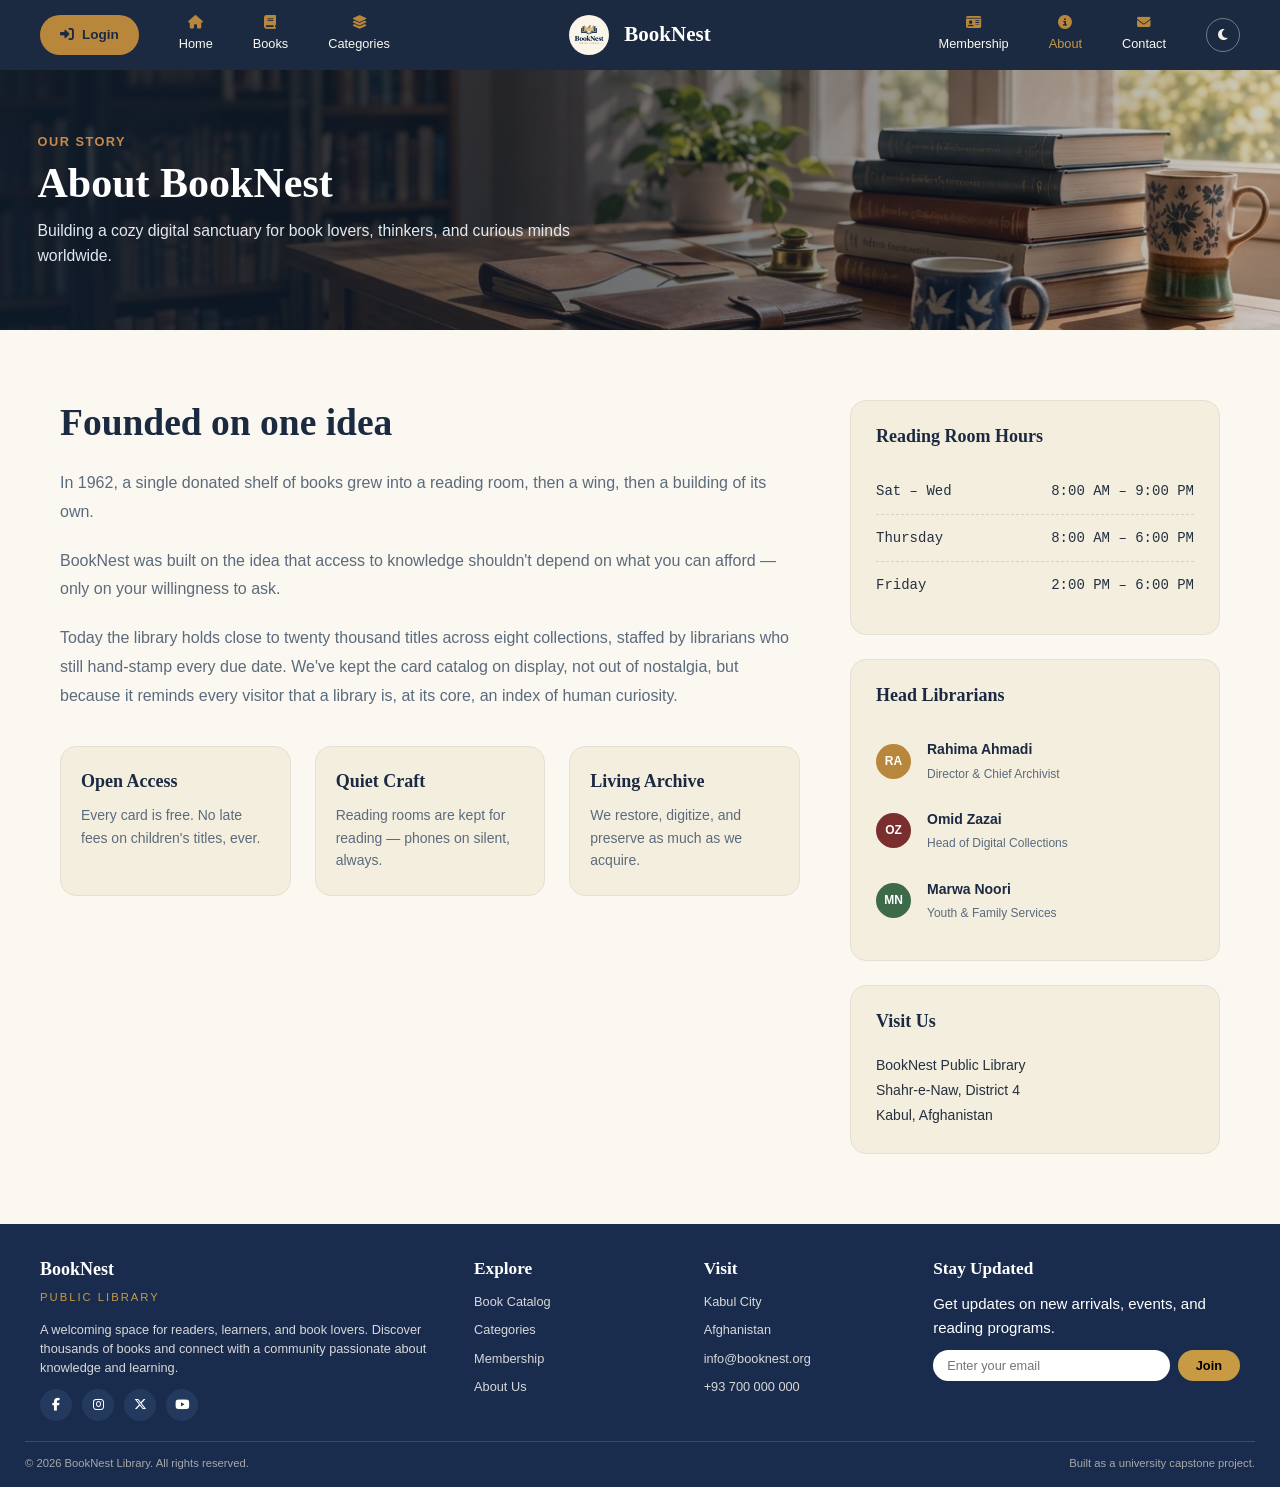
==== commit 5ee39b41: "borrowed books added" ====
--- a/about.html
+++ b/about.html
@@ -4,7 +4,7 @@
     <meta charset="UTF-8">
     <meta name="viewport" content="width=device-width, initial-scale=1.0">
     <title>About Us — BookNest</title>
-    <link rel="stylesheet" href="./style.css">
+    <link rel="stylesheet" href="./styleee.css">
     <link rel="stylesheet" href="https://cdnjs.cloudflare.com/ajax/libs/font-awesome/6.7.2/css/all.min.css">
     <link rel="preconnect" href="https://cdnjs.cloudflare.com">
 </head>
@@ -16,7 +16,7 @@
         </button>
 
         <ul class="nav-left" id="navLeft">
-            <li><a href="index.html"><i class="fas fa-house"></i> Home</a></li>
+            <li><a href="home.html"><i class="fas fa-house"></i> Home</a></li>
             <li><a href="books.html"><i class="fas fa-book"></i> Books</a></li>
             <li><a href="categories.html"><i class="fas fa-layer-group"></i> Categories</a></li>
         </ul>
@@ -203,6 +203,7 @@
     <span>✓</span>
     <span id="toastMessage">Added to favorites</span>
 </div>
-<script src="script.js"></script>
+<script src="scripttt.js"></script>
+<script src="./auth-ui.js"></script>
 </body>
 </html>
--- a/styleee.css
+++ b/styleee.css
@@ -0,0 +1,3548 @@
+:root {
+  /* Colors */
+  --ink-900: #1B2A41;      /* deep navy - header, dark sections */
+  --ink-700: #2E4258;
+  --parchment-50: #FBF8F1; /* page background */
+  --parchment-100: #F4EEDF;/* card background */
+  --brass-500: #B8873B;    /* main accent color */
+  --burgundy-600: #7A2E2E; /* secondary accent */
+  --text-ink: #24303F;     /* main text */
+  --text-muted: #5B6B7C;   /* secondary text */
+
+  /* Fonts */
+  --font-display: Georgia, 'Times New Roman', serif; /* headings */
+  --font-body: -apple-system, 'Segoe UI', sans-serif;  /* body text */
+}
+
+/* Reset */
+* { box-sizing: border-box; margin: 0; padding: 0; }
+
+body {
+  font-family: var(--font-body);
+  background: var(--parchment-50);
+  color: var(--text-ink);
+  line-height: 1.6;
+}
+
+h1, h2, h3 { font-family: var(--font-display); line-height: 1.2; }
+
+.container {
+  max-width: 1200px;
+  margin: 0 auto;
+  padding: 0 24px;
+}
+html {
+    font-size: 15px;
+}
+
+/* header style===================================================== */
+/* header style ===================================================== */
+.navbar {
+  background: var(--ink-900);
+  height: 70px; /* Reduced from 100px */
+  display: flex;
+  justify-content: space-between;
+  align-items: center;
+  padding: 0 40px; /* Removed top/bottom padding completely */
+  position: sticky;
+  top: 0;
+  z-index: 1000;
+}
+
+.nav-left,
+.nav-right {
+  display: flex;
+  list-style: none;
+  gap: 40px;
+  margin: 0;
+  padding: 0;
+  flex: 1;
+}
+
+.nav-right {
+  justify-content: flex-end;
+}
+.nav-left a,
+.nav-right a {
+  gap: 4px; /* Reduced gap between icon and text from 8px */
+  font-size: 0.85rem;
+}
+
+.nav-left a,
+.nav-right a {
+  color: var(--parchment-50);
+  text-decoration: none;
+  font-weight: 500;
+  display: flex;
+  flex-direction: column;
+  align-items: center;
+  transition: color 0.3s ease;
+  gap: 4px; /* Reduced gap between icon and text from 8px */
+  font-size: 0.85rem;
+}
+
+.nav-left a i,
+.nav-right a i {
+  font-size: 0.9rem;
+  color: var(--brass-500);
+}
+
+.nav-left a:hover,
+.nav-right a:hover {
+  color: var(--brass-500);
+}
+
+/* Circular Login Button aligned in nav-right list */
+.nav-right li .nav-login-btn {
+    width: 38px;
+    height: 38px;
+    border-radius: 50%;
+    background: rgba(255, 255, 255, 0.1);
+    border: 1px solid rgba(255, 255, 255, 0.2);
+    display: inline-flex;
+    align-items: center;
+    justify-content: center;
+    color: #ffffff;
+    cursor: pointer;
+    font-size: 0.95rem;
+    transition: all 0.3s ease;
+    margin-left: 5px; /* Adjust spacing between dark mode & login button */
+}
+
+.nav-right li .nav-login-btn:hover {
+    background: #c89a43;
+    color: #192c4d;
+    border-color: #c89a43;
+    transform: translateY(-2px);
+}
+
+.logo {
+  display: flex;
+  align-items: center;
+  gap: 15px;
+  text-align: center;
+}
+
+.logo img {
+  width: 40px;  /* Reduced from 55px */
+  height: 40px; /* Reduced from 55px */
+  border-radius: 50%;
+}
+
+.logo h1 {
+  color: white;
+  font-size: 1.4rem; /* Reduced from 2.2rem */
+  margin: 0;
+  font-family: Georgia, serif;
+}
+
+.logo span {
+  color: var(--brass-500);
+  letter-spacing: 4px;
+  font-size: 0.8rem;
+}
+
+/* Circular Login Button (Matches Dark Mode Toggle Design) */
+.nav-login-btn {
+    width: 35px;
+    height: 35px;
+    border-radius: 50%;
+    background: rgba(255, 255, 255, 0.1);
+    border: 1px solid rgba(255, 255, 255, 0.2);
+    display: inline-flex;
+    align-items: center;
+    justify-content: center;
+    color: #ffffff;
+    cursor: pointer;
+    font-size: 0.95rem;
+    transition: all 0.3s ease;
+}
+
+.nav-login-btn:hover {
+    background: #c89a43;
+    color: #192c4d;
+    border-color: #c89a43;
+    transform: translateY(-2px);
+}
+
+/* Glassmorphic Professional Login Modal Overlay */
+.auth-modal-overlay {
+    position: fixed;
+    top: 0;
+    left: 0;
+    width: 100vw;
+    height: 100vh;
+    background: rgba(15, 23, 42, 0.75);
+    backdrop-filter: blur(8px);
+    display: flex;
+    align-items: center;
+    justify-content: center;
+    z-index: 10000;
+    opacity: 0;
+    visibility: hidden;
+    transition: all 0.3s ease;
+}
+
+.auth-modal-overlay.active {
+    opacity: 1;
+    visibility: visible;
+}
+
+.auth-card {
+    background: rgba(25, 44, 77, 0.95);
+    border: 1px solid rgba(255, 255, 255, 0.15);
+    box-shadow: 0 20px 50px rgba(0, 0, 0, 0.5);
+    border-radius: 16px;
+    width: 90%;
+    max-width: 400px;
+    padding: 32px 28px;
+    position: relative;
+    transform: translateY(20px);
+    transition: transform 0.3s ease;
+}
+
+.auth-modal-overlay.active .auth-card {
+    transform: translateY(0);
+}
+
+.modal-close-btn {
+    position: absolute;
+    top: 16px;
+    right: 20px;
+    background: transparent;
+    border: none;
+    color: #a8a8a8;
+    font-size: 1.5rem;
+    cursor: pointer;
+    transition: color 0.2s;
+}
+
+.modal-close-btn:hover {
+    color: #c89a43;
+}
+
+.auth-header {
+    text-align: center;
+    margin-bottom: 24px;
+}
+
+.auth-brand-logo {
+    width: 40px;
+    height: 40px;
+    background: rgba(200, 154, 67, 0.15);
+    border: 1px solid #c89a43;
+    border-radius: 50%;
+    display: flex;
+    align-items: center;
+    justify-content: center;
+    margin: 0 auto 10px;
+    color: #c89a43;
+    font-size: 1.2rem;
+}
+
+.auth-header h2 {
+    color: #ffffff;
+    margin: 0;
+    font-size: 1.5rem;
+    letter-spacing: 0.5px;
+}
+
+.auth-subtitle {
+    color: #c89a43;
+    font-size: 0.68rem;
+    letter-spacing: 2px;
+}
+
+.input-group {
+    margin-bottom: 18px;
+}
+
+.input-group label {
+    display: flex;
+    align-items: center;
+    gap: 8px;
+    font-size: 0.82rem;
+    color: #d8d8d8;
+    margin-bottom: 8px;
+}
+
+.password-wrapper {
+    position: relative;
+}
+
+.input-group input {
+    width: 100%;
+    padding: 12px 14px;
+    background: rgba(255, 255, 255, 0.05);
+    border: 1px solid rgba(255, 255, 255, 0.15);
+    border-radius: 8px;
+    color: #ffffff;
+    font-size: 0.88rem;
+    box-sizing: border-box;
+    outline: none;
+    transition: border 0.2s;
+}
+
+.input-group input:focus {
+    border-color: #c89a43;
+}
+
+.toggle-password {
+    position: absolute;
+    right: 14px;
+    top: 50%;
+    transform: translateY(-50%);
+    color: #a8a8a8;
+    cursor: pointer;
+    font-size: 0.85rem;
+}
+
+.auth-options {
+    display: flex;
+    justify-content: space-between;
+    align-items: center;
+    font-size: 0.78rem;
+    color: #a8a8a8;
+    margin-bottom: 22px;
+}
+
+.remember-me {
+    display: flex;
+    align-items: center;
+    gap: 6px;
+    cursor: pointer;
+}
+
+.forgot-link {
+    color: #c89a43;
+    text-decoration: none;
+}
+
+.forgot-link:hover {
+    text-decoration: underline;
+}
+
+.auth-submit-btn {
+    width: 100%;
+    padding: 12px;
+    background: #c89a43;
+    color: #192c4d;
+    border: none;
+    border-radius: 8px;
+    font-weight: 600;
+    font-size: 0.9rem;
+    display: flex;
+    align-items: center;
+    justify-content: center;
+    gap: 10px;
+    cursor: pointer;
+    transition: background 0.2s ease;
+}
+
+.auth-submit-btn:hover {
+    background: #d4af37;
+}
+
+.auth-footer {
+    text-align: center;
+    margin-top: 20px;
+    padding-top: 16px;
+    border-top: 1px solid rgba(255, 255, 255, 0.1);
+    font-size: 0.8rem;
+    color: #a8a8a8;
+}
+
+.auth-footer a {
+    color: #c89a43;
+    text-decoration: none;
+    font-weight: 500;
+}
+/* main================================================= */
+.hero {
+  background:
+    linear-gradient(160deg, rgba(27, 42, 65, 0.50), rgba(46, 66, 88, 0.75)),
+    url('./images/background.jpg');
+  background-size: cover;
+  background-position: center;
+  color: var(--parchment-50);
+  padding: 100px 0;
+  text-align: center;
+  animation: heroZoom 10s ease-in-out infinite;
+}
+
+.hero-inner {
+  max-width: 700px;
+  margin: 0 auto;
+}
+
+@keyframes heroZoom {
+  0%   { background-size: 100% 100%; }
+  50%  { background-size: 112% 112%; }
+  100% { background-size: 100% 100%; }
+}
+
+
+.eyebrow {
+  font-size: 0.8rem;
+  text-transform: uppercase;
+  letter-spacing: 0.1em;
+  color: var(--brass-500);
+  margin-bottom: 12px;
+}
+
+.hero-title {
+  font-size: clamp(2rem, 5vw, 3.5rem); /* responsive: min 2rem, ideal 5vw, max 3.5rem */
+  margin-bottom: 20px;
+}
+
+.hero-title span {
+  color: var(--brass-500);
+  font-style: italic;
+}
+
+.hero-lede {
+  font-size: 1.1rem;
+  color: rgba(251, 248, 241, 0.8);
+  margin-bottom: 32px;
+}
+
+.hero-actions {
+  display: flex;
+  gap: 16px;
+  justify-content: center;
+  flex-wrap: wrap; /* stacks buttons on small screens instead of overflowing */
+}
+
+/* Button base style — reused everywhere in the site, not just hero */
+.btn {
+  display: inline-block;
+  padding: 10px 25px;
+  border-radius: 999px;
+  font-weight: 600;
+  text-decoration: none;
+  transition: transform 0.2s ease;
+}
+
+.btn:hover {
+  transform: translateY(-2px); /* subtle lift on hover */
+}
+
+.btn-primary {
+  background: var(--brass-500);
+  color: var(--ink-900);
+}
+
+.btn-outline {
+  background: transparent;
+  border: 2px solid rgba(251, 248, 241, 0.5);
+  color: var(--parchment-50);
+}
+
+/* stats========================================== */
+.stats-band {
+    background: var(--ink-900);
+    color: var(--parchment-50);
+    padding: 18px 0; /* Reduced from 30px to bring section borders closer */
+}
+
+.stats-grid {
+    display: grid;
+    grid-template-columns: repeat(4, 1fr);
+    gap: 16px; /* Reduced gap between columns from 24px */
+    text-align: center;
+    align-items: center;
+}
+
+.stat-item {
+    display: flex;
+    flex-direction: column;
+    align-items: center;
+    justify-content: center;
+    gap: 4px; /* Reduced gap between number and label from 18px */
+}
+
+.stat-number {
+    font-family: var(--font-display);
+    font-size: 1.8rem; /* Reduced from 3rem */
+    font-weight: 700;
+    line-height: 1;
+    color: var(--brass-500);
+}
+
+.stat-label {
+    font-size: 0.72rem; /* Reduced from 0.9rem */
+    letter-spacing: 1.5px; /* Reduced letter spacing from 3px */
+    text-transform: uppercase;
+    color: rgba(251, 248, 241, 0.8);
+}
+
+/* Responsive */
+
+@media (max-width: 768px) {
+    .stats-grid {
+        grid-template-columns: repeat(2, 1fr);
+        row-gap: 20px; /* Reduced row spacing from 50px */
+    }
+
+    .stat-number {
+        font-size: 1.6rem; /* Scaled down for tablet */
+    }
+}
+
+@media (max-width: 480px) {
+    .stats-grid {
+        grid-template-columns: 1fr;
+        row-gap: 16px;
+    }
+
+    .stat-number {
+        font-size: 1.4rem; /* Scaled down for mobile */
+    }
+}
+/* After stats================================================= */
+.virtual-bookshelf {
+    background: var(--parchment-50);
+    padding: 100px 20px;
+    text-align: center;
+}
+
+.virtual-bookshelf h2 {
+    font-family: Georgia, serif;
+    font-size: 2.5rem;
+    color: var(--ink-900);
+    margin-bottom: 15px;
+    margin-top: 30px;
+}
+
+.shelf-subtitle {
+    color: var(--text-muted);
+    max-width: 700px;
+    margin: 0 auto 30px;
+    font-size: 0.9rem;
+}
+
+.shelf-image {
+    position: relative;
+    width: 100%;
+    margin: 20px auto 0;
+    display: block;
+    overflow: hidden;
+}
+
+.shelf-image img {
+    width: 100%;
+    height: 400px; /* Forces height to exactly 400px */
+    object-fit: fill; /* Stretches the image to fit 400px without altering width */
+    display: block;
+    border-radius: 12px;
+    transition: opacity 0.3s ease;
+}
+
+/* Navigation buttons overlay */
+.shelf-btn {
+    position: absolute;
+    top: 50%;
+    transform: translateY(-50%);
+    background: rgba(22, 41, 73, 0.85);
+    color: #c89a43;
+    border: 1px solid #c89a43;
+    width: 44px;
+    height: 44px;
+    border-radius: 50%;
+    font-size: 1.2rem;
+    cursor: pointer;
+    z-index: 10;
+    display: flex;
+    align-items: center;
+    justify-content: center;
+    transition: all 0.3s ease;
+    backdrop-filter: blur(4px);
+    box-shadow: 0 4px 12px rgba(0, 0, 0, 0.3);
+}
+
+.shelf-btn:hover {
+    background: #c89a43;
+    color: #162949;
+    transform: translateY(-50%) scale(1.1);
+}
+
+.prev-btn {
+    left: 15px;
+}
+
+.next-btn {
+    right: 15px;
+}
+/* ========================================== */
+.section {
+  padding: 70px 0;
+}
+
+.section-head {
+  max-width: 600px;
+  margin-bottom: 36px;
+}
+
+.section-title {
+  font-size: 1rem;
+}
+
+/* Carousel wrapper: prev button, viewport, next button */
+.carousel {
+  display: flex;
+  align-items: center;
+  gap: 16px;
+}
+
+.carousel-viewport {
+  overflow: hidden;
+  max-width: 100%; /* let it fill whatever space the flex layout actually gives it */
+  flex: 1 1 auto;
+}
+
+.book-row {
+  display: flex;
+  gap: 20px;
+  transition: transform 0.4s ease;
+}
+
+.carousel-btn {
+  width: 44px;
+  height: 44px;
+  border-radius: 50%;
+  border: 1px solid var(--text-muted);
+  background: white;
+  font-size: 1rem;
+  flex-shrink: 0;
+  cursor: pointer;
+  transition: background 0.2s ease, color 0.2s ease;
+}
+
+.carousel-btn:hover {
+  background: var(--brass-500);
+  color: white;
+}
+
+.carousel-btn:disabled {
+  opacity: 0.35;
+  cursor: not-allowed;
+}
+
+/* Individual book card */
+.book-card {
+  background: var(--parchment-100);
+  border-radius: 12px;
+  padding: 0px;
+  width: 300px;
+  flex-shrink: 0;
+  max-width:100%;
+  overflow: hidden;
+}
+
+
+
+.book-cover{
+    height:210px;
+    margin:0;
+    border-radius:0;
+    padding:0;
+    position:relative;
+    overflow:hidden;
+    background:#333;
+}
+
+.book-title {
+  font-size: 1rem;
+  margin-bottom: 2px;
+}
+
+.book-author {
+  font-size: 0.85rem;
+  color: var(--text-muted);
+  margin-bottom: 8px;
+}
+
+.book-rating {
+  font-size: 0.85rem;
+  color: var(--brass-500);
+}
+.book-card-actions {
+  display: flex;
+  gap: 10px;
+  align-items: center;
+  margin-top: 14px;
+}
+
+.btn-details {
+  flex: 1;
+  padding: 10px 16px;
+  border: none;
+  border-radius: 999px;
+  background: var(--brass-500);
+  color: var(--ink-900);
+  font-weight: 600;
+  font-size: 0.9rem;
+  cursor: pointer;
+  transition: transform 0.2s ease;
+}
+
+.btn-details:hover {
+  transform: translateY(-2px);
+}
+
+.fav-btn {
+  width: 40px;
+  height: 40px;
+  border-radius: 50%;
+  border: 1px solid var(--text-muted);
+  background: white;
+  font-size: 1.1rem;
+  cursor: pointer;
+  flex-shrink: 0;
+  transition: color 0.2s ease, border-color 0.2s ease;
+}
+
+.fav-btn.active {
+  color: var(--burgundy-600);
+  border-color: var(--burgundy-600);
+}
+
+.book-modal{
+    display:none;
+    position:fixed;
+    inset:0;
+    background:rgba(0,0,0,.6);
+    z-index:9999;
+    justify-content:center;
+    align-items:center;
+}
+
+.book-modal.active{
+    display:flex;
+}
+
+.book-modal-content{
+    width:850px;
+    max-width:90%;
+    background:#fff;
+    border-radius:20px;
+    padding:30px;
+    display:flex;
+    gap:30px;
+    position:relative;
+}
+
+.modal-left img{
+    width:260px;
+    height:360px;
+    object-fit:cover;
+    border-radius:12px;
+}
+
+.modal-right{
+    flex:1;
+}
+
+.modal-right h2{
+    margin:10px 0;
+}
+
+.modal-rating{
+    margin:15px 0;
+}
+
+.modal-buttons{
+    display:flex;
+    gap:15px;
+    margin-top:25px;
+}
+
+.favorite-btn{
+    background:#b8860b;
+    color:#fff;
+    border:none;
+    padding:12px 24px;
+    border-radius:30px;
+    cursor:pointer;
+}
+
+.close-modal{
+    position:absolute;
+    top:15px;
+    right:15px;
+    border:none;
+    background:none;
+    font-size:30px;
+    cursor:pointer;
+}
+.toast{
+    position:fixed;
+    bottom:30px;
+    left:30px;
+    
+    /* Changed: Soft red background & dark red text instead of dark blue */
+    background:#fff5f5;
+    color:#9b2c2c;
+    border:1px solid #feb2b2;
+    
+    /* Changed: Reduced padding and font-size for a sleeker look */
+    padding:12px 20px;
+    font-size:15px;
+    font-weight:500;
+    
+    border-radius:10px;
+    display:flex;
+    align-items:center;
+    gap:10px;
+    
+    /* Changed: Softer, natural box shadow */
+    box-shadow:0 10px 25px -5px rgba(0, 0, 0, 0.08);
+    
+    transform:translateY(120px);
+    opacity:0;
+    transition:.4s;
+    z-index:99999;
+}
+
+.toast.show{
+    transform:translateY(0);
+    opacity:1;
+}
+
+.toast span:first-child{
+    font-size:24px;
+}
+.categories-section{
+    padding:40px;
+    background:#f5f0e4;
+    margin-bottom: 60px;
+}
+
+.section-title{
+    font-size:2.5rem;
+    font-family:Georgia, serif;
+    color:#1f2f4a;
+    margin-bottom:40px;
+    
+}
+
+.categories-grid{
+    display:grid;
+    grid-template-columns:repeat(4,1fr);
+    gap:24px;
+}
+
+.category-card{
+    background:#f7f3e8;
+    border:1px solid #d8d1c4;
+    border-radius:20px;
+
+    height:250px;
+    padding:25px 20px;
+
+    display:flex;
+    flex-direction:column;
+    justify-content:center;
+    align-items:center;
+    text-align:center;
+
+    transition:all .35s ease;
+    cursor:pointer;
+}
+
+.category-card:hover{
+    transform:translateY(-10px);
+    box-shadow:0 15px 30px rgba(0,0,0,.08);
+    border-color:#c28d3f;
+}
+
+.category-icon{
+    font-size:20px;
+    color:#c28d3f;
+    margin-bottom:20px;
+    transition:.35s;
+}
+
+.category-card:hover .category-icon{
+    transform:scale(1.15);
+}
+
+.category-card h3{
+    font-size:18px;
+    color:#24344d;
+    margin-bottom:12px;
+    font-family:Georgia, serif;
+}
+
+.category-card p{
+    font-size:13px;
+    color:#6a768c;
+    line-height:1.7;
+    margin-bottom:20px;
+}
+
+.category-count{
+    font-size:14px;
+    font-weight:700;
+    color:#c28d3f;
+    font-family:monospace;
+}
+@media (max-width: 1100px){
+    .categories-grid{
+        grid-template-columns:repeat(2,1fr);
+    }
+}
+
+@media (max-width: 700px){
+    .categories-grid{
+        grid-template-columns:1fr;
+    }
+
+    .section-title{
+        font-size:48px;
+    }
+}
+
+/* what traveler said================================================ */
+.readers-section{
+    padding:80px 0;
+    background:#f7f3ee;
+}
+
+.container{
+    width:90%;
+    max-width:1200px;
+    margin:auto;
+}
+
+.section-header{
+    text-align:center;
+    margin-bottom:60px;
+
+}
+
+.section-tag{
+    color:#c9973e;
+    letter-spacing:2px;
+    font-size:14px;
+    font-weight:600;
+}
+
+.section-header h2{
+    margin-top:15px;
+    font-size:2.5rem;
+    color:#1f2a44;
+}
+
+.reader-slider{
+    display:flex;
+    align-items:center;
+    justify-content:center;
+    gap:25px;
+}
+
+.reader-card{
+    background:#ffffff;
+    width:850px;
+    min-height:200px;
+    padding:30px;
+    border-radius:20px;
+    display:flex;
+    align-items:center;
+    gap:30px;
+    box-shadow:0 10px 25px rgba(0,0,0,.08);
+}
+
+.reader-card img{
+    width:150px;
+    height:150px;
+    border-radius:50%;
+    object-fit:cover;
+    border:5px solid #c9973e;
+    flex-shrink:0;
+}
+
+.reader-content{
+    flex:1;
+}
+
+.reader-content p{
+    font-size:1.15rem;
+    line-height:1.8;
+    color:#555;
+    margin-bottom:20px;
+}
+
+.reader-content h3{
+    color:#1f2a44;
+    margin-bottom:8px;
+    font-size:1.5rem;
+}
+
+.reader-content span{
+    color:#777;
+    font-size:1rem;
+}
+
+.slider-btn{
+    width:50px;
+    height:50px;
+    border:none;
+    border-radius:50%;
+    background:white;
+    font-size:24px;
+    cursor:pointer;
+    box-shadow:0 5px 15px rgba(0,0,0,.1);
+    transition:.3s;
+}
+
+.slider-btn:hover{
+    background:#c9973e;
+    color:white;
+}
+
+.dots{
+    display:flex;
+    justify-content:center;
+    gap:10px;
+    margin-top:35px;
+}
+
+.dot{
+    width:12px;
+    height:12px;
+    border-radius:50%;
+    background:#d6d6d6;
+    cursor:pointer;
+}
+
+.dot.active{
+    background:#c9973e;
+    width:30px;
+    border-radius:20px;
+}
+
+@media(max-width:900px){
+
+    .reader-card{
+        flex-direction:column;
+        text-align:center;
+        width:100%;
+    }
+
+    .reader-slider{
+        gap:10px;
+    }
+
+    .section-header h2{
+        font-size:2.2rem;
+    }
+
+    .reader-card img{
+        width:120px;
+        height:120px;
+    }
+}
+/* our colection==================================== */
+.collection-section{
+    padding:70px 0;
+    background:#F7F3EE;
+}
+
+.collection-header{
+    text-align:center;
+    max-width:850px;
+    margin:0 auto 60px;
+}
+
+.collection-header h2{
+    font-size:2.5rem;
+    color:#1B2F52;
+    font-family:Georgia, serif;
+    margin-bottom:20px;
+}
+
+.divider{
+    display:flex;
+    align-items:center;
+    justify-content:center;
+    gap:20px;
+    margin-bottom:25px;
+}
+
+.divider span{
+    width:160px;
+    height:2px;
+    background:#C28D3F;
+}
+
+.divider i{
+    color:#C28D3F;
+    font-size:2rem;
+}
+
+.collection-header p{
+    font-size:1.2rem;
+    line-height:1.8;
+    color:#555;
+}
+
+.collection-grid{
+    display:grid;
+    grid-template-columns:repeat(3,1fr);
+}
+
+.collection-card{
+    padding:30px 20px;
+    text-align:center;
+    transition:.4s;
+}
+
+.collection-card:hover{
+    transform:translateY(-10px);
+}
+
+.navy{
+    background:#1B2F52;
+    color:white;
+}
+
+.gold{
+    background:#C28D3F;
+    color:#111;
+}
+
+.icon-circle{
+    width:60px;
+    height:60px;
+    background:#fff;
+    border-radius:50%;
+    margin:0 auto 30px;
+    display:flex;
+    align-items:center;
+    justify-content:center;
+}
+
+.icon-circle i{
+    font-size:2rem;
+    color:#C28D3F;
+}
+
+.collection-card h3{
+    font-size:1.5rem;
+    margin-bottom:20px;
+    font-family:Georgia, serif;
+}
+
+.collection-card p{
+    font-size:0.95rem;
+    line-height:1.6;
+    margin-bottom:20px;
+}
+
+.collection-card a{
+    text-decoration:none !important;
+    font-size:0.9rem;
+    font-weight:700;
+    text-transform:uppercase;
+    border-bottom:2px solid currentColor;
+    padding-bottom:5px;
+}
+
+.navy a{
+    color:#F7C35F;
+}
+
+.gold a{
+    color:#111;
+}
+
+@media(max-width:1000px){
+
+    .collection-grid{
+        grid-template-columns:repeat(2,1fr);
+    }
+
+    .collection-header h2{
+        font-size:3.5rem;
+    }
+}
+
+@media(max-width:768px){
+
+    .collection-grid{
+        grid-template-columns:1fr;
+    }
+
+    .collection-header h2{
+        font-size:2.8rem;
+    }
+
+    .divider span{
+        width:80px;
+    }
+}
+/* events===================================== */
+
+
+.news-section{
+    padding:80px 0;
+    background:var(--parchment-50);
+}
+
+.news-header{
+    text-align:center;
+    max-width:700px;
+    margin:0 auto 50px;
+}
+
+.news-header h2{
+    font-size:2.5rem;
+    color:var(--ink-900);
+    margin-bottom:15px;
+}
+
+.news-divider{
+    display:flex;
+    justify-content:center;
+    align-items:center;
+    gap:15px;
+    margin-bottom:20px;
+}
+
+.news-divider span{
+    width:120px;
+    height:2px;
+    background:var(--brass-500);
+}
+
+.news-divider i{
+    color:var(--brass-500);
+    font-size:1.5rem;
+}
+
+.news-header p{
+    color:var(--text-muted);
+    font-size:1rem;
+}
+
+.news-slider{
+    display:flex;
+    align-items:center;
+    justify-content:center;
+    gap:20px;
+}
+
+.news-card{
+    width:320px;
+    min-height:400px;
+    background:white;
+    border-radius:20px;
+    padding:30px;
+    box-shadow:0 10px 30px rgba(0,0,0,.08);
+}
+
+.news-meta{
+    display:flex;
+    gap:15px;
+    align-items:flex-start;
+}
+
+.news-icon{
+    width:50px;
+    height:50px;
+    border-radius:50%;
+    background:var(--brass-500);
+    color:white;
+    display:flex;
+    align-items:center;
+    justify-content:center;
+    font-size:1.4rem;
+    flex-shrink:0;
+}
+
+.news-meta h4{
+    color:var(--brass-500);
+    font-size:1rem;
+    margin-bottom:8px;
+}
+
+.news-meta p{
+    color:var(--text-muted);
+    font-size:.9rem;
+    margin-bottom:5px;
+}
+
+.small-line{
+    width:60px;
+    height:3px;
+    background:var(--brass-500);
+    margin:25px 0;
+}
+
+.news-card h3{
+    font-size:2rem;
+    color:var(--ink-900);
+    margin-bottom:20px;
+}
+
+.news-card > p{
+    color:var(--text-muted);
+    margin-bottom:30px;
+}
+
+.news-card a{
+    text-decoration:none;
+    color:var(--brass-500);
+    font-weight:700;
+    text-transform:uppercase;
+}
+
+.news-image{
+    width:420px;
+    height:400px;
+    border-radius:20px;
+    overflow:hidden;
+    box-shadow:0 10px 30px rgba(0,0,0,.08);
+}
+
+.news-image img{
+    width:100%;
+    height:100%;
+    object-fit:cover;
+}
+
+.news-arrow{
+    width:45px;
+    height:45px;
+    border-radius:50%;
+    border:none;
+    background:white;
+    box-shadow:0 5px 15px rgba(0,0,0,.1);
+    cursor:pointer;
+    font-size:1.2rem;
+    transition:.3s;
+}
+
+.news-arrow:hover{
+    background:var(--brass-500);
+    color:white;
+}
+
+.news-btn-wrap{
+    text-align:center;
+    margin-top:40px;
+}
+
+.view-all-btn{
+    display:inline-block;
+    padding:14px 35px;
+    border-radius:999px;
+    background:var(--brass-500);
+    color:white;
+    text-decoration:none;
+    font-weight:600;
+    transition:.3s;
+}
+
+.view-all-btn:hover{
+    transform:translateY(-3px);
+}
+
+@media(max-width:1100px){
+
+    .news-slider{
+        flex-direction:column;
+    }
+
+    .news-image{
+        width:100%;
+        max-width:700px;
+    }
+
+    .news-card{
+        width:100%;
+        max-width:700px;
+        min-height:auto;
+    }
+
+    .news-arrow{
+        display:none;
+    }
+}
+
+/* footer======================== */
+.footer{
+    background:#192c4d;
+    color:#fff;
+    padding:35px 25px 15px; /* Reduced top/bottom padding */
+    position:relative;
+}
+.footerr{
+    background:#192c4d;
+    color:#fff;
+    padding:25px 15px 10px;
+    position:relative;
+}
+
+.footer-container{
+    max-width:1200px;
+    margin:auto;
+    display:grid;
+    grid-template-columns:2fr 1fr 1fr 1.5fr;
+    gap:25px; /* Reduced grid gap */
+}
+
+.footer-logo{
+    font-size:1.2rem; /* Reduced font size */
+    margin-bottom:3px;
+}
+.footer-coll{
+    font-size: 0.85rem;
+    margin-bottom:2px;
+}
+
+.footer-subtitle{
+    color:#c89a43;
+    letter-spacing:2px;
+    font-size:0.75rem; /* Reduced font size */
+}
+
+.footer-text{
+    margin:12px 0; /* Reduced margin */
+    line-height:1.5;
+    color:#d8d8d8;
+    font-size: 0.85rem;
+}
+.footer-col h2{
+    color: white;
+}
+
+.footer-col h3{
+    font-size:1.15rem; /* Reduced font size */
+    margin-bottom:12px; /* Reduced margin */
+    color: white;
+}
+
+.footer-col ul{
+    list-style:none;
+    padding:0;
+}
+
+.footer-col ul li{
+    margin-bottom:8px; /* Reduced list item spacing */
+    color:#d8d8d8;
+    font-size:0.85rem;
+}
+
+.footer-col ul li a{
+    color:#d8d8d8;
+    text-decoration:none;
+    transition:0.3s;
+}
+
+.footer-col ul li a:hover{
+    color:#c89a43;
+}
+
+.social-icons{
+    display:flex;
+    gap:10px; /* Reduced gap */
+}
+
+.social-icons a{
+    width:32px; /* Smaller button dimensions */
+    height:32px;
+    background:#24395e;
+    border-radius:50%;
+    display:flex;
+    align-items:center;
+    justify-content:center;
+    color:#fff;
+    text-decoration:none;
+    font-size:0.85rem; /* Reduced icon size */
+    transition:0.3s;
+}
+
+.social-icons a:hover{
+    background:#c89a43;
+}
+
+.newsletter{
+    display:flex;
+    gap:8px;
+    margin-top:10px;
+}
+.newsletterr{
+    display:flex;
+    gap:8px;
+    margin-top:10px;
+}
+
+.newsletter input{
+    flex:1;
+    padding:8px 14px; /* Reduced input padding */
+    border:none;
+    border-radius:30px;
+    font-size:0.85rem;
+}
+.newsletterr input{
+    flex:1;
+    padding:8px 14px;
+    border:none;
+    border-radius:30px;
+    font-size:0.85rem;
+}
+
+.newsletterr button{
+    padding:8px 16px; /* Reduced button padding */
+    border:none;
+    border-radius:30px;
+    background:#c89a43;
+    color:#000;
+    font-weight:600;
+    font-size:0.85rem;
+    cursor:pointer;
+}
+.newsletter button{
+    padding:8px 18px;
+    border:none;
+    border-radius:30px;
+    background:#c89a43;
+    color:#000;
+    font-weight:600;
+    font-size:0.85rem;
+    cursor:pointer;
+}
+
+.newsletter button:hover{
+    opacity:.9;
+}
+
+.footer-bottom{
+    border-top:1px solid rgba(255,255,255,0.15);
+    margin-top:20px; /* Reduced top margin */
+    padding-top:12px; /* Reduced top padding */
+    display:flex;
+    justify-content:space-between;
+    color:#a8a8a8;
+    font-size:0.75rem;
+}
+.footer-bottomm{
+    border-top:1px solid rgba(255,255,255,0.15);
+    margin-top:8px;
+    padding-top:5px;
+    display:flex;
+    justify-content:center;
+    color:#a8a8a8;
+    font-size:0.75rem;
+}
+.back-to-top{
+    position:absolute;
+    right:40px;
+    bottom:30px;
+    width:65px;
+    height:65px;
+    border:none;
+    border-radius:50%;
+    background:#c89a43;
+    color:#192c4d;
+    font-size:1.5rem;
+    cursor:pointer;
+}
+
+@media(max-width:900px){
+    .footer-container{
+        grid-template-columns:1fr;
+    }
+
+    .footer-bottom{
+        flex-direction:column;
+        gap:10px;
+        text-align:center;
+    }
+
+    .newsletter{
+        flex-direction:column;
+    }
+}
+
+
+/* books pages========================================== */
+/* HERO */
+
+.catalog-hero{
+    height:220px;
+    padding: 30px 50px;
+    display:flex;
+    align-items:center;
+    margin-bottom: 60px;
+
+    background:
+linear-gradient(
+rgba(248,244,236,.45),
+rgba(248,244,236,.45)
+),
+url("./images/books.png");
+    background-size:cover;
+    background-position:center;
+    background-size: cover;
+background-position: center right;
+background-repeat: no-repeat;
+}
+
+.hero-tag{
+    color:#c4953f;
+    font-size:15px;
+    letter-spacing:4px;
+    font-weight:600;
+    display:flex;
+    align-items:center;
+    gap:15px;
+}
+
+.hero-tag span{
+    width:80px;
+    height:2px;
+    background:#c4953f;
+}
+
+.hero-content h1{
+    font-size:2.5rem;
+    color:#14284a;
+    margin:15px 0;
+    line-height: 1.1;
+}
+
+.hero-text{
+    font-size:12px;
+    color:#5e7087;
+}
+
+/* CONTROLS */
+
+.catalog-controls{
+    display:flex;
+    gap:20px;
+    padding:25px 60px;
+    background:#f8f4ec;
+}
+
+.search-box{
+    flex:1;
+    background:white;
+    border:1px solid #d8d8d8;
+    border-radius:50px;
+    padding:10px 15px;
+    display:flex;
+    align-items:center;
+    gap:15px;
+}
+
+.search-box input{
+    border:none;
+    outline:none;
+    width:100%;
+    font-size:14px;
+    
+}
+
+.catalog-controls select{
+    width:220px;
+    border:1px solid #d8d8d8;
+    border-radius:50px;
+    padding:12px;
+    font-size:14px;
+}
+
+.favorite-btn{
+    border:none;
+    border-radius:50px;
+    background:white;
+    padding:14px 20px;
+    font-size:12px;
+    cursor:pointer;
+}
+
+.book-count{
+    padding:0 70px;
+    color:#667;
+    font-size:16px;
+}
+
+
+.catalog-hero {
+  position: relative;
+  width: 100%;
+  min-height: 280px;
+  display: flex;
+  align-items: center;
+  padding: 3rem 2rem;
+  
+  /* Background Image Setup */
+  background-image: url('./images/backgrondcatagories.jpeg'); /* Replace with your image path */
+  background-size: cover;
+  background-position: center;
+  background-repeat: no-repeat;
+  overflow: hidden;
+}
+
+/* Dark/Semi-transparent Overlay to ensure text readability */
+.catalog-hero::before {
+  content: '';
+  position: absolute;
+  top: 0;
+  left: 0;
+  right: 0;
+  bottom: 0;
+  background: linear-gradient(
+    90deg, 
+    rgba(0, 0, 0, 0.65) 0%, 
+    rgba(0, 0, 0, 0.4) 50%, 
+    rgba(0, 0, 0, 0.1) 100%
+  );
+  z-index: 1;
+}
+
+/* Ensure text content sits above the background overlay */
+.hero-content {
+  position: relative;
+  z-index: 2;
+  max-width: 600px;
+  color: #ffffff; /* White text for contrast against the dark overlay */
+}
+
+.hero-tag {
+  font-size: 0.85rem;
+  font-weight: 700;
+  letter-spacing: 1.5px;
+  color: #f3c68f; /* Accent color for the tag */
+  margin-bottom: 0.5rem;
+}
+
+.hero-content h1 {
+  font-family: Georgia, serif;
+  font-size: 2.8rem;
+  margin: 0.2rem 0 0.8rem 0;
+  color: #ffffff;
+}
+
+.hero-text {
+  font-size: 1.05rem;
+  line-height: 1.5;
+  color: #e2e8f0;
+}
+
+/* BOOKS */
+
+.books-grid{
+    padding:15px 60px 70px;
+    display:grid;
+    grid-template-columns:repeat(4,1fr);
+    gap:30px;
+}
+
+.book-card{
+    background:#faf6ef;
+    border:1px solid #e6dfd3;
+    border-radius:20px;
+    overflow:hidden;
+    transition:.3s;
+}
+
+.book-card:hover{
+    transform:translateY(-8px);
+}
+
+.book-cover{
+    height:210px;
+    margin:12px;
+    border-radius:15px;
+    padding:20px;
+    position:relative;
+
+    background:
+    linear-gradient(
+    135deg,
+    #6f8566,
+    #733737
+    );
+}
+
+.cover-two{
+    background:
+    linear-gradient(
+    135deg,
+    #b98a35,
+    #001f48
+    );
+}
+
+.book-cover h3{
+    position:absolute;
+    bottom:20px;
+    left:20px;
+    color:white;
+    font-size:16px;
+    width:70%;
+}
+
+.status{
+    position:absolute;
+    top:15px;
+    right:15px;
+    padding:8px 15px;
+    border-radius:30px;
+    font-size:12px;
+    font-weight:700;
+}
+
+.available{
+    background:white;
+    color:#5a7a5e;
+}
+
+.reserved{
+    background:#c4953f;
+    color:white;
+}
+
+.book-info{
+    padding:10px 15px 15px;
+}
+
+.category{
+    color:#c4953f;
+    font-size:8px;
+    letter-spacing:0.5px;
+    margin-bottom:6px;
+}
+
+.book-info h4{
+    color:#14284a;
+    font-size:16px;
+    margin-bottom:5px;
+}
+
+.author{
+    color:#65758a;
+    margin-bottom:10px;
+}
+
+.rating{
+    color:#65758a;
+    margin-bottom:15px;
+}
+
+.rating i{
+    color:#c4953f;
+}
+
+.card-actions{
+    display:flex;
+    justify-content:space-between;
+    align-items:center;
+}
+
+.details-btn{
+    flex:1;
+    border:none;
+    background:#c4953f;
+    color:white;
+    padding:10px;
+    border-radius:40px;
+    font-size:12px;
+    cursor:pointer;
+}
+
+.wishlist-btn{
+    width:40px;
+    height:40px;
+    border-radius:50%;
+    border:1px solid #ddd;
+    background:white;
+    margin-left:10px;
+    cursor:pointer;
+    font-size:25px;
+
+}
+.book-image {
+    width: 100%;
+    height: 300px; /* choose a fixed height */
+    overflow: hidden;
+}
+
+.book-image img {
+    width: 100%;
+    height: 100%;
+    object-fit: cover;
+    display: block;
+}
+*{
+    box-sizing: border-box;
+}
+
+.books-grid{
+    padding:20px 40px 80px;
+    display:grid;
+    grid-template-columns:repeat(4, minmax(0, 1fr));
+    gap:20px;
+    width:100%;
+}
+
+.book-card{
+    max-width:100%;
+    min-width:0;
+}
+
+.book-cover{
+    height:210px;
+    margin:0px;
+    border-radius:0px;
+    padding:0;
+    position:relative;   /* stays — this is the positioning context for h3 + status */
+    overflow:hidden;
+    background:#333;
+}
+
+.book-cover-img{
+    position: absolute;
+    top:0;
+    
+    right: 0;
+    width:100%;
+    height:100%;
+    object-fit:cover;
+    display:block;
+    border-radius:15px;
+    color:transparent;
+}
+
+.book-cover::after{
+    content:"";
+    position:absolute;
+    inset:0;
+    background:linear-gradient(to top, rgba(0,0,0,.6), rgba(0,0,0,0) 55%);
+    border-radius:15px;
+    pointer-events:none;
+    z-index:1;
+}
+
+.book-cover h3,
+.book-cover .status{
+    z-index:2; 
+}
+
+/* membership===================== *//* ===== Membership / Pricing ===== */
+.membership-section{
+    padding:50px 40px;
+    background: var(--parchment-50);
+}
+
+.membership-grid{
+    display:grid;
+    grid-template-columns:repeat(3, minmax(0, 1fr));
+    gap:32px;
+    align-items:stretch;   /* was: start — this is what forces equal card height */
+}
+
+.plan-card{
+    background: var(--parchment-100);
+    border:1px solid #e6dfd3;
+    border-radius:20px;
+    padding:30px 20px 20px;
+    text-align:center;
+    position:relative;
+    display:flex;               /* new */
+    flex-direction:column;      /* new */
+    height:100%;                /* new — fills the stretched grid row */
+}
+
+
+.plan-card.featured{
+    border:2px solid var(--brass-500);
+}
+
+.plan-badge{
+    position:absolute;
+    top:-18px;
+    left:50%;
+    transform:translateX(-50%);
+    background: var(--brass-500);
+    color: var(--ink-900);
+    font-size:10px;
+    font-weight:700;
+    letter-spacing:2px;
+    padding:5px 10px;
+    border-radius:30px;
+    white-space:nowrap;
+}
+
+.plan-name{
+    font-family: var(--font-display);
+    font-size:20px;
+    color: var(--ink-900);
+    margin:0 0 20px;
+    font-weight:600;
+}
+
+.plan-price{
+    margin-bottom:10px;
+}
+
+.plan-price .amount{
+    font-family: var(--font-display);
+    font-size:35px;
+    font-weight:600;
+    color: var(--brass-500);
+}
+
+.plan-price .period{
+    font-size:14px;
+    color: var(--text-muted);
+}
+
+.plan-tagline{
+    color: var(--text-muted);
+    font-size:13px;
+    margin:0 0 25px;
+}
+
+.plan-features{
+    list-style:none;
+    padding:0;
+    margin:0 0 20px;
+    text-align:left;
+    flex:1;                     /* new — pushes button to bottom, keeps all buttons level */
+}
+
+.plan-features li{
+    display:flex;
+    align-items:center;
+    gap:14px;
+    padding:5px 0;               /* was 12px — tighter spacing */
+    font-size:14px;
+    line-height:1;             /* new — overrides the inherited 1.6 from body */
+    color: var(--text-ink);
+}
+.plan-features i{
+    color:#3d8b5f;
+    font-size:14px;
+    flex-shrink:0;
+}
+
+.plan-btn{
+    display:block;
+    width:100%;
+    padding:12px;
+    border-radius:40px;
+    border:2px solid var(--brass-500);
+    background:transparent;
+    color: var(--ink-900);
+    font-size:14px;
+    font-weight:700;
+    cursor:pointer;
+    transition:.3s;
+    margin-top:auto;             /* new — anchors button to card bottom */
+}
+
+.plan-btn:hover{
+    background: rgba(184,135,59,0.1);
+}
+
+.plan-btn.primary{
+    background: var(--brass-500);
+    color: var(--ink-900);
+    border:none;
+}
+
+.plan-btn.primary:hover{
+    opacity:.9;
+}
+
+@media (max-width:1000px){
+    .membership-grid{
+        grid-template-columns:1fr;
+    }
+    .plan-card.featured{
+        order:-1;
+    }
+}
+/* regestration===================== */
+/* ===== Registration Card ===== */
+.registration-section{
+    padding:0 40px 60px;
+    background: var(--parchment-50);
+}
+
+.registration-card{
+    background: var(--parchment-100);
+    border:1px solid #e6dfd3;
+    border-radius:20px;
+    padding:30px 50px;
+    max-width:1000px;
+    margin:0 auto;
+}
+
+.registration-title{
+    font-family: var(--font-display);
+    font-size:25px;
+    color: var(--ink-900);
+    margin:0 0 10px;
+}
+
+.selected-plan-line{
+    color: var(--text-muted);
+    font-size:14px;
+    margin-bottom:20px;
+}
+
+.selected-plan-value{
+    color: var(--brass-500);
+    font-weight:700;
+}
+
+.form-row{
+    display:grid;
+    grid-template-columns:repeat(2, minmax(0, 1fr));
+    gap:40px;
+    margin-bottom:25px;
+}
+
+.form-group label{
+    display:block;
+    font-weight:700;
+    color: var(--ink-900);
+    margin-bottom:10px;
+    font-size:12px;
+}
+
+.form-group input,
+.form-group textarea{
+    width:100%;
+    border:1px solid #d8d1c4;
+    border-radius:10px;
+    padding:12px;
+    font-size:14px;
+    font-family:inherit;
+    background:#fff;
+    color: var(--text-ink);
+}
+
+.form-group input:focus,
+.form-group textarea:focus{
+    outline:none;
+    border-color: var(--brass-500);
+}
+
+.form-group.full-width{
+    margin-bottom:20px;
+}
+
+.form-group textarea{
+    resize:vertical;
+}
+
+.checkbox-line{
+    display:flex;
+    align-items:center;
+    gap:12px;
+    font-size:14px;
+    color: var(--text-ink);
+    margin-bottom:25px;
+    cursor:pointer;
+}
+
+.checkbox-line input{
+    width:15px;
+    height:15px;
+    cursor:pointer;
+}
+
+.submit-btn{
+    padding:12px 30px;
+    border:none;
+    border-radius:40px;
+    background: var(--brass-500);
+    color: var(--ink-900);
+    font-size:14px;
+    font-weight:600;
+    cursor:pointer;
+    transition:.3s;
+}
+
+.submit-btn:hover{
+    opacity:.9;
+    transform:translateY(-2px);
+}
+
+@media (max-width:800px){
+    .form-row{
+        grid-template-columns:1fr;
+    }
+    .registration-card{
+        padding:36px 30px;
+    }
+}
+/* about us=================================== */
+.about-section{
+    padding:70px 60px;
+    background: var(--parchment-50);
+}
+
+.about-grid{
+    display:grid;
+    grid-template-columns:2fr 1fr;
+    gap:50px;
+    max-width:1400px;
+    margin:0 auto;
+}
+
+.about-title{
+    font-family: var(--font-display);
+    font-size:2.5rem;
+    color: var(--ink-900);
+    margin:0 0 24px;
+}
+
+.about-text{
+    font-size:16px;
+    color: var(--text-muted);
+    line-height:1.8;
+    margin-bottom:20px;
+}
+
+.about-features{
+    display:grid;
+    grid-template-columns:repeat(3, minmax(0, 1fr));
+    gap:24px;
+    margin-top:35px;
+}
+
+.about-feature-card{
+    background: var(--parchment-100);
+    border:1px solid #e6dfd3;
+    border-radius:16px;
+    padding:24px 20px;
+}
+
+.about-feature-card h3{
+    font-family: var(--font-display);
+    font-size:18px;
+    color: var(--ink-900);
+    margin:0 0 12px;
+}
+
+.about-feature-card p{
+    font-size:14px;
+    color: var(--text-muted);
+    line-height:1.6;
+    margin:0;
+}
+
+.about-sidebar{
+    display:flex;
+    flex-direction:column;
+    gap:24px;
+}
+
+.sidebar-card{
+    background: var(--parchment-100);
+    border:1px solid #e6dfd3;
+    border-radius:16px;
+    padding:25px;
+}
+
+.sidebar-title{
+    font-family: var(--font-display);
+    font-size:18px;
+    color: var(--ink-900);
+    margin:0 0 20px;
+}
+
+.hours-row{
+    display:flex;
+    justify-content:space-between;
+    padding:12px 0;
+    border-bottom:1px dashed #d8d1c4;
+    font-size:14px;
+    color: var(--text-ink);
+    font-family: var(--font-mono, monospace);
+}
+
+.hours-row:last-child{
+    border-bottom:none;
+}
+
+.librarian-row{
+    display:flex;
+    align-items:center;
+    gap:16px;
+    padding:12px 0;
+}
+
+.librarian-avatar{
+    width:35px;
+    height:35px;
+    border-radius:50%;
+    display:flex;
+    align-items:center;
+    justify-content:center;
+    color:#fff;
+    font-weight:600;
+    font-size:12px;
+    flex-shrink:0;
+}
+
+.librarian-name{
+    font-weight:700;
+    color: var(--ink-900);
+    margin:0 0 4px;
+    font-size:14px;
+}
+
+.librarian-role{
+    font-size:12px;
+    color: var(--text-muted);
+    margin:0;
+}
+
+.address-text{
+    font-size:14px;
+    color: var(--text-ink);
+    line-height:1.8;
+    margin:0;
+}
+
+@media (max-width:1000px){
+    .about-grid{
+        grid-template-columns:1fr;
+    }
+    .about-features{
+        grid-template-columns:1fr;
+    }
+}
+/* contact us================= */
+.contact-section{
+    padding:40px;
+    background: var(--parchment-50);
+}
+
+.contact-grid{
+    display:grid;
+    grid-template-columns:2fr 1fr;
+    gap:30px;
+    max-width:1200px;
+    margin:0 auto;
+    align-items:start;
+}
+
+.contact-form .form-row{
+    display:grid;
+    grid-template-columns:repeat(2, minmax(0, 1fr));
+    gap:40px;
+    margin-bottom:25px;
+}
+
+.contact-form .form-group{
+    margin-bottom:25px;
+}
+
+.contact-form .form-group label{
+    display:block;
+    font-weight:700;
+    color: var(--ink-900);
+    margin-bottom:10px;
+    font-size:14px;
+}
+
+.contact-form input,
+.contact-form textarea{
+    width:100%;
+    border:1px solid #d8d1c4;
+    border-radius:10px;
+    padding:14px;
+    font-size:14px;
+    font-family:inherit;
+    background:#fff;
+    color: var(--text-ink);
+}
+
+.contact-form input:focus,
+.contact-form textarea:focus{
+    outline:none;
+    border-color: var(--brass-500);
+}
+
+.contact-form textarea{
+    resize:vertical;
+}
+
+.submit-btn{
+    padding:14px 30px;
+    border:none;
+    border-radius:40px;
+    background: var(--brass-500);
+    color: var(--ink-900);
+    font-size:14px;
+    font-weight:700;
+    cursor:pointer;
+    transition:.3s;
+}
+
+.submit-btn:hover{
+    opacity:.9;
+    transform:translateY(-2px);
+}
+
+.map-placeholder{
+    margin-top:30px;
+    border-radius:16px;
+    padding:50px 20px;
+    text-align:center;
+    background:repeating-linear-gradient(
+        45deg,
+        var(--parchment-100),
+        var(--parchment-100) 12px,
+        #ece2c9 12px,
+        #ece2c9 24px
+    );
+}
+
+.map-pin{
+    width:40px;
+    height:40px;
+    border-radius:50%;
+    background: var(--burgundy-600);
+    color:#fff;
+    display:flex;
+    align-items:center;
+    justify-content:center;
+    margin:0 auto 16px;
+    font-size:16px;
+}
+
+.map-address{
+    font-size:16px;
+    color: var(--ink-900);
+    font-weight:600;
+    margin:0 0 10px;
+}
+
+.map-note{
+    font-family: var(--font-mono, monospace);
+    font-size:12px;
+    letter-spacing:2px;
+    color: var(--text-muted);
+    margin:0;
+}
+
+.faq-sidebar{
+    background: var(--parchment-100);
+    border:1px solid #e6dfd3;
+    border-radius:20px;
+    padding:30px;
+}
+
+.faq-title{
+    font-family: var(--font-display);
+    font-size:2rem;
+    color: var(--ink-900);
+    margin:0 0 25px;
+}
+
+.faq-item{
+    border-bottom:1px solid #e0d8c4;
+}
+
+.faq-item:last-child{
+    border-bottom:none;
+}
+
+.faq-question{
+    width:100%;
+    background:none;
+    border:none;
+    display:flex;
+    justify-content:space-between;
+    align-items:center;
+    padding:15px 0;
+    font-size:14px;
+    font-weight:600;
+    color: var(--ink-900);
+    cursor:pointer;
+    text-align:left;
+    font-family:inherit;
+}
+
+.faq-icon{
+    color: var(--brass-500);
+    font-size:12px;
+    transition:transform .3s;
+    flex-shrink:0;
+    margin-left:14px;
+}
+
+.faq-item.open .faq-icon{
+    transform:rotate(45deg);
+}
+
+.faq-answer{
+    max-height:0;
+    overflow:hidden;
+    transition:max-height .3s ease;
+}
+
+.faq-answer p{
+    color: var(--text-muted);
+    font-size:14px;
+    line-height:1.7;
+    padding:0 0 20px;
+    margin:0;
+}
+
+@media (max-width:1000px){
+    .contact-grid{
+        grid-template-columns:1fr;
+    }
+    .contact-form .form-row{
+        grid-template-columns:1fr;
+    }
+}
+/* ============================================================
+   ENHANCEMENTS — added without touching the rules above
+   (mobile nav, dark mode, favorites, forms, accessibility)
+   ============================================================ */
+
+/* Skip link */
+.skip-link{
+    position:absolute;
+    left:-999px;
+    top:0;
+    background:#fff;
+    color:#162949;
+    padding:12px 20px;
+    z-index:10000;
+    border-radius:0 0 8px 0;
+    font-weight:600;
+    text-decoration:none;
+}
+.skip-link:focus{
+    left:0;
+}
+
+/* Mobile nav toggle */
+.nav-toggle{
+    display:none;
+    flex-direction:column;
+    justify-content:center;
+    gap:5px;
+    width:32px;
+    height:32px;
+    background:none;
+    border:none;
+    cursor:pointer;
+    padding:0;
+}
+.nav-toggle span{
+    display:block;
+    height:3px;
+    width:100%;
+    background:#f5f0e6;
+    border-radius:2px;
+    transition:.25s;
+}
+.navbar.nav-open .nav-toggle span:nth-child(1){ transform:translateY(8px) rotate(45deg); }
+.navbar.nav-open .nav-toggle span:nth-child(2){ opacity:0; }
+.navbar.nav-open .nav-toggle span:nth-child(3){ transform:translateY(-8px) rotate(-45deg); }
+
+/* Theme toggle button */
+.theme-toggle{
+    background:none;
+    border:1px solid rgba(245,240,230,.4);
+    color:#f5f0e6;
+    width:34px;
+    height:34px;
+    border-radius:50%;
+    cursor:pointer;
+    font-size:.85rem;
+    display:inline-flex;
+    align-items:center;
+    justify-content:center;
+    transition:.25s;
+}
+.theme-toggle:hover{
+    background:rgba(245,240,230,.15);
+    color:#c89a43;
+}
+
+.nav-right li{ display:flex; align-items:center; }
+
+.nav-left a[aria-current="page"],
+.nav-right a[aria-current="page"]{
+    color:#c89a43;
+}
+
+/* Responsive navbar */
+@media (max-width: 900px){
+    .navbar{
+        flex-wrap:wrap;
+        height:auto;
+        padding:16px 24px;
+        row-gap:10px;
+        position:relative;
+    }
+    .nav-toggle{
+        display:flex;
+        order:1;
+    }
+    .logo{
+        order:0;
+        flex:1;
+        justify-content:flex-start;
+    }
+    .nav-left,
+    .nav-right{
+        flex-basis:100%;
+        display:none;
+        flex-direction:column;
+        gap:0;
+        order:3;
+    }
+    .navbar.nav-open .nav-left,
+    .navbar.nav-open .nav-right{
+        display:flex;
+    }
+    .nav-left li,
+    .nav-right li{
+        width:100%;
+        border-top:1px solid rgba(245,240,230,.12);
+    }
+    .nav-left a,
+    .nav-right a{
+        flex-direction:row;
+        justify-content:flex-start;
+        gap:12px;
+        padding:14px 4px;
+    }
+    .nav-right{
+        justify-content:flex-start;
+    }
+    .nav-right li:last-child{
+        border-top:none;
+        justify-content:center;
+        padding:10px 0 0;
+    }
+}
+
+/* Back to top — fixed, hidden until scrolled */
+.back-to-top{
+    position:fixed !important;
+    right:20px;
+    bottom:20px;
+    width:40px;
+    height:40px;
+    opacity:0;
+    visibility:hidden;
+    transform:translateY(12px);
+    transition:opacity .25s ease, transform .25s ease, visibility .25s;
+    box-shadow:0 6px 16px rgba(0,0,0,.25);
+    z-index:500;
+    font-size: 14px;
+}
+.back-to-top.visible{
+    opacity:1;
+    visibility:visible;
+    transform:translateY(0);
+}
+.back-to-top:hover{
+    background:#a97f34;
+}
+
+/* Favorite / wishlist active state */
+.fav-btn.active,
+.wishlist-btn.active{
+    color:#c0392b;
+}
+.favorite-btn.active{
+    background: var(--brass-500);
+    color:#fff;
+}
+
+.btn-ghost.active{
+    background: var(--brass-500);
+    color:#fff;
+}
+
+/* Modal status line */
+.modal-status{
+    font-size:.85rem;
+    font-weight:700;
+    letter-spacing:.05em;
+    text-transform:uppercase;
+    margin:6px 0;
+}
+.modal-status.status-available{ color:#2f7a4d; }
+.modal-status.status-reserved{ color:#a1552f; }
+
+/* Modal responsiveness */
+@media (max-width: 700px){
+    .book-modal-content{
+        flex-direction:column;
+        max-height:85vh;
+        overflow-y:auto;
+    }
+    .modal-left img{
+        width:100%;
+        height:220px;
+    }
+}
+body.modal-open{
+    overflow:hidden;
+}
+
+/* Books grid: no-results message + fewer columns on small screens */
+.no-results{
+    text-align:center;
+    padding:60px 20px;
+    color: var(--text-muted);
+    font-size:1.1rem;
+}
+@media (max-width: 1000px){
+    .books-grid{
+        grid-template-columns:repeat(2, minmax(0,1fr)) !important;
+        padding:20px 30px 60px !important;
+    }
+    .catalog-controls{
+        flex-wrap:wrap;
+        padding:20px 24px !important;
+    }
+    .catalog-controls select{
+        width:auto;
+        flex:1;
+        min-width:140px;
+    }
+    .book-count{
+        padding:0 30px !important;
+    }
+}
+@media (max-width: 560px){
+    .books-grid{
+        grid-template-columns:1fr !important;
+    }
+    .catalog-controls{
+        flex-direction:column;
+    }
+    .catalog-controls select,
+    .search-box{
+        width:100%;
+    }
+}
+
+/* Membership: highlight the plan the user picked */
+.plan-card.plan-selected{
+    border:2px solid var(--burgundy-600);
+    box-shadow:0 0 0 4px rgba(122,46,46,.12);
+}
+
+/* Form validation state */
+.field-invalid{
+    border-color:#c0392b !important;
+    outline:2px solid rgba(192,57,43,.25);
+}
+
+/* Accessibility helper */
+.visually-hidden{
+    position:absolute;
+    width:1px;
+    height:1px;
+    padding:0;
+    margin:-1px;
+    overflow:hidden;
+    clip:rect(0,0,0,0);
+    white-space:nowrap;
+    border:0;
+}
+
+/* Category cards keyboard focus + pointer affordance */
+.category-card{
+    cursor:pointer;
+}
+.category-card:focus-visible,
+.faq-question:focus-visible,
+.nav-toggle:focus-visible,
+.theme-toggle:focus-visible,
+.back-to-top:focus-visible,
+.dot:focus-visible{
+    outline:3px solid var(--brass-500);
+    outline-offset:2px;
+}
+
+/* Dots as real buttons now */
+.dot{
+    border:none;
+    padding:0;
+    cursor:pointer;
+}
+
+/* ============================================================
+   DARK MODE
+   ============================================================ */
+body.dark-mode{
+    background: #14202f;
+    color:#e8e2d4;
+}
+
+body.dark-mode .stats-band,
+body.dark-mode .navbar{
+    background:#0d1826;
+}
+
+body.dark-mode .section,
+body.dark-mode .catalog-controls,
+body.dark-mode .categories-section,
+body.dark-mode .about-section,
+body.dark-mode .membership-section,
+body.dark-mode .contact-section,
+body.dark-mode .registration-section,
+body.dark-mode .readers-section,
+body.dark-mode .collection-section{
+    background:#182739;
+}
+
+body.dark-mode .book-card,
+body.dark-mode .category-card,
+body.dark-mode .plan-card,
+body.dark-mode .sidebar-card,
+body.dark-mode .about-feature-card,
+body.dark-mode .reader-card,
+body.dark-mode .registration-card,
+body.dark-mode .contact-form-wrap,
+body.dark-mode .faq-sidebar,
+body.dark-mode .news-card{
+    background:#1f3247;
+    border-color:#2c4359;
+    color:#e8e2d4;
+}
+
+body.dark-mode .search-box,
+body.dark-mode .catalog-controls select,
+body.dark-mode .favorite-btn,
+body.dark-mode input,
+body.dark-mode textarea,
+body.dark-mode select{
+    background:#1f3247;
+    color:#e8e2d4;
+    border-color:#2c4359;
+}
+
+/* Fix 1: Form Labels & Helper Texts */
+body.dark-mode label,
+body.dark-mode .form-group label,
+body.dark-mode .checkbox-label {
+    color: #e8e2d4 !important;
+}
+
+/* Fix 2: Input Placeholder text (so greyed-out text is visible) */
+body.dark-mode input::placeholder,
+body.dark-mode textarea::placeholder {
+    color: #8da1b5;
+}
+
+/* Fix 3: FAQ Accordion Buttons & Toggle Items */
+body.dark-mode .faq-question,
+body.dark-mode .faq-item,
+body.dark-mode summary {
+    color: #f0ece0 !important;
+}
+
+/* Fix 4: Navigation and Links */
+body.dark-mode a:not(.btn) {
+    color: #72a8e8;
+}
+
+body.dark-mode .nav-link {
+    color: #e8e2d4;
+}
+
+/* Headers & Paragraphs */
+body.dark-mode .book-count,
+body.dark-mode .section-title,
+body.dark-mode h1, body.dark-mode h2, body.dark-mode h3, body.dark-mode h4, body.dark-mode h5, body.dark-mode h6 {
+    color:#f0ece0;
+}
+
+body.dark-mode p,
+body.dark-mode span,
+body.dark-mode .about-text,
+body.dark-mode .plan-tagline,
+body.dark-mode .faq-answer p,
+body.dark-mode .librarian-role{
+    color:#b7c0cc;
+}
+
+body.dark-mode .footer,
+body.dark-mode .footer-bottom{
+    background:#0a121c;
+}
+/* Fix 1: Turn the Light Hero/Banner Section Dark in Dark Mode */
+
+
+/* Fix 2: Ensure Hero Title & Text are Bright White */
+body.dark-mode .hero-section h1,
+body.dark-mode .hero-section p,
+body.dark-mode .page-header h1,
+body.dark-mode .page-header p,
+body.dark-mode .contact-hero * {
+    color: #ffffff !important;
+}
+
+/* Fix 3: High-Contrast Input Fields & Textareas */
+body.dark-mode input[type="text"],
+body.dark-mode input[type="email"],
+body.dark-mode input[type="tel"],
+body.dark-mode input[type="date"],
+body.dark-mode textarea {
+    background-color: #0d1826 !important;
+    color: #ffffff !important;
+    border: 1px solid #3b526d !important;
+}
+
+/* Fix 4: Make Placeholder Text Visible Inside Inputs */
+body.dark-mode input::placeholder,
+body.dark-mode textarea::placeholder {
+    color: #94a3b8 !important;
+    opacity: 1 !important;
+}
+/* Fix 1: Make plan feature list text white and readable */
+body.dark-mode .plan-card ul,
+body.dark-mode .plan-card li,
+body.dark-mode .plan-features,
+body.dark-mode .plan-features li {
+    color: #f0ece0 !important;
+}
+
+/* Fix 2: Brighten price intervals (/ forever, / month) */
+body.dark-mode .plan-card .price-period,
+body.dark-mode .plan-card span:not(.price-amount) {
+    color: #94a3b8 !important;
+}
+
+/* Fix 3: High-contrast outline buttons for unselected cards */
+body.dark-mode .plan-card .btn-outline,
+body.dark-mode .plan-card button:not(.btn-primary) {
+    color: #f0ece0 !important;
+    border-color: #d97706 !important;
+    background-color: transparent !important;
+}
+
+/* Fix 4: Brighten checkmark icons */
+body.dark-mode .plan-card li::before,
+body.dark-mode .plan-card .check-icon {
+    color: #38bdf8 !important;
+}
+/* Remove solid background from the hero content box in Dark Mode */
+body.dark-mode .hero-content,
+body.dark-mode .hero-card,
+body.dark-mode .hero-box,
+body.dark-mode .hero-banner {
+    background: transparent !important;
+ /* Semi-transparent dark overlay for text readability */
+    box-shadow: none !important;
+}
+
+/* Ensure hero text stays clear and readable over the background image */
+body.dark-mode .hero-content h1,
+body.dark-mode .hero-content p {
+    color: #ffffff !important;
+    text-shadow: 0 2px 8px rgba(0, 0, 0, 0.7);
+}
+
+
+/* Ghost/small button modifiers (used by the Favorites Only toggle) */
+.btn-ghost{
+    background:#fff;
+    border:1px solid #d8d8d8;
+    color:#24303F;
+}
+.btn-ghost:hover{
+    border-color:var(--brass-500);
+    color:var(--brass-500);
+}
+.btn-sm{
+    padding:10px 20px;
+    font-size:.9rem;
+    white-space:nowrap;
+}
+
+
+
+
+
+/* Generic Hero Container for ALL Pages */
+.page-hero {
+  position: relative;
+  width: 100%;
+  min-height: 260px;
+  display: flex;
+  align-items: center;
+  padding: 3.5rem 2.5rem;
+  background-size: cover;
+  background-position: center;
+  background-repeat: no-repeat;
+  overflow: hidden;
+  box-sizing: border-box;
+}
+
+/* Semi-Transparent Gradient Overlay for Readability */
+.page-hero::before {
+  content: '';
+  position: absolute;
+  top: 0;
+  left: 0;
+  right: 0;
+  bottom: 0;
+  background: linear-gradient(
+    90deg, 
+    rgba(17, 30, 46, 0.85) 0%, 
+    rgba(17, 30, 46, 0.6) 50%, 
+    rgba(17, 30, 46, 0.2) 100%
+  );
+  z-index: 1;
+}
+
+/* Hero Text Content Container */
+.page-hero .hero-content {
+  position: relative;
+  z-index: 2;
+  max-width: 600px;
+}
+
+/* Typography Styling Overrides */
+.page-hero .hero-tag {
+  font-size: 0.85rem;
+  font-weight: 700;
+  letter-spacing: 1.5px;
+  color: #c68a4c; /* Gold Accent */
+  margin-bottom: 0.5rem;
+  text-transform: uppercase;
+}
+
+.page-hero h1 {
+  font-family: Georgia, serif;
+  font-size: 2.8rem;
+  margin: 0.2rem 0 0.8rem 0;
+  color: #ffffff !important; /* Forces white text on all pages */
+}
+
+.page-hero .hero-text {
+  font-size: 1.05rem;
+  line-height: 1.6;
+  color: #e2e8f0 !important; /* Forces light gray body text */
+  margin: 0;
+}
+
+/* Specific Page Background Images */
+.hero-categories {
+  background-image: url('./images/backgrondcatagories.jpeg');
+}
+
+.hero-membership {
+  background-image: url('./images/backgrondcatagories.jpeg'); /* Or membership-bg.jpg */
+}
+
+.hero-about {
+  background-image: url('./images/backgrondcatagories.jpeg'); /* Or about-bg.jpg */
+}
+
+.hero-contact {
+  background-image: url('./images/backgrondcatagories.jpeg'); /* Or contact-bg.jpg */
+}
+
+
+/* ================================== */
+/* Hero Container Overlay */
+.catalog-hero::before,
+.hero-categories::before {
+  content: '';
+  position: absolute;
+  top: 0;
+  left: 0;
+  right: 0;
+  bottom: 0;
+  background: linear-gradient(
+    90deg, 
+    rgba(17, 30, 46, 0.85) 0%, 
+    rgba(17, 30, 46, 0.6) 50%, 
+    rgba(17, 30, 46, 0.2) 100%
+  );
+  z-index: 1;
+}
+
+/* ===== Borrow Book button and message (new) ===== */
+
+.borrow-btn {
+    background: var(--brass-500);
+    color: var(--ink-900);
+    border: none;
+    border-radius: 30px;
+    padding: 12px 24px;
+    font-size: 14px;
+    font-weight: 600;
+    cursor: pointer;
+    transition: background 0.2s ease;
+}
+
+.borrow-btn:hover {
+    background: #a97f34;
+}
+
+.borrow-btn:disabled {
+    background: #c9c3b6;
+    color: #6b6b6b;
+    cursor: not-allowed;
+}
+
+.modal-borrow-info {
+    display: inline-block;
+    margin-top: 12px;
+    padding: 8px 14px;
+    border-radius: 10px;
+    background: #F4EEDF;
+    color: #1B2A41;
+    font-size: 0.9rem;
+}
+
+.modal-borrow-info:empty {
+    display: none;
+}
+
+body.dark-mode .modal-borrow-info {
+    background: #F4EEDF;
+    color: #1B2A41;
+}
+
+/* ===== Borrowed Books page (new) ===== */
+
+.loans-section {
+    max-width: 1000px;
+    margin: 0 auto;
+    padding: 50px 20px 70px;
+    min-height: 55vh;
+}
+
+.loans-title {
+    font-size: 2.2rem;
+    color: #1B2A41;
+    margin-bottom: 8px;
+}
+
+.loans-subtitle {
+    color: #5B6B7C;
+    margin-bottom: 30px;
+}
+
+.loans-list {
+    display: grid;
+    gap: 18px;
+}
+
+.loan-card {
+    display: flex;
+    align-items: center;
+    gap: 18px;
+    background: #F4EEDF;
+    border: 1px solid #e6dcc3;
+    border-radius: 14px;
+    padding: 16px;
+}
+
+.loan-cover {
+    width: 90px;
+    height: 120px;
+    object-fit: cover;
+    border-radius: 8px;
+    background: #e6dcc3;
+    flex-shrink: 0;
+}
+
+.loan-title {
+    font-size: 1.15rem;
+    color: #1B2A41;
+    margin-bottom: 4px;
+}
+
+.loan-author {
+    color: #5B6B7C;
+    margin-bottom: 10px;
+}
+
+.loan-date {
+    font-size: 0.9rem;
+    margin-bottom: 4px;
+}
+
+.loan-due-on {
+    color: #7A2E2E;
+}
+
+.loans-empty {
+    text-align: center;
+    padding: 50px 20px;
+}
+
+.loans-empty-link {
+    display: inline-block;
+    margin-top: 14px;
+    padding: 10px 22px;
+    border-radius: 30px;
+    background: #B8873B;
+    color: #1B2A41;
+    font-weight: 600;
+    text-decoration: none;
+}
+
+body.dark-mode .loan-card {
+    background: #1f3247;
+    border-color: #2c4359;
+}
+
+body.dark-mode .loan-due-on {
+    color: #F7C35F;
+}
+
+body.dark-mode a.loans-empty-link {
+    color: #1B2A41;
+}
+
+@media (max-width: 520px) {
+    .loan-cover {
+        width: 70px;
+        height: 95px;
+    }
+}
+
+
+/* ===== Header Login / Account button (new) ===== */
+
+/* ===== Header Login / Account button (new) ===== */
+
+.nav-left li {
+    display: flex;
+    align-items: center;
+}
+
+.booknest-auth-item {
+    position: relative;
+}
+
+li.booknest-auth-item a.booknest-login-btn {
+    flex-direction: row;
+    gap: 8px;
+    padding: 9px 20px;
+    border-radius: 30px;
+    background: #B8873B;
+    color: #1B2A41;
+    font-size: 0.9rem;
+    font-weight: 600;
+}
+
+li.booknest-auth-item a.booknest-login-btn i {
+    color: #1B2A41;
+    font-size: 0.9rem;
+}
+
+li.booknest-auth-item a.booknest-login-btn:hover {
+    background: #c89a43;
+    color: #1B2A41;
+}
+
+.booknest-account-btn {
+    display: flex;
+    align-items: center;
+    gap: 8px;
+    padding: 5px 12px 5px 6px;
+    border-radius: 30px;
+    border: 1px solid rgba(245, 240, 230, 0.35);
+    background: transparent;
+    color: #FBF8F1;
+    font: inherit;
+    font-size: 0.9rem;
+    cursor: pointer;
+}
+
+.booknest-account-btn:hover {
+    border-color: #B8873B;
+}
+
+.booknest-account-avatar {
+    width: 28px;
+    height: 28px;
+    border-radius: 50%;
+    background: #B8873B;
+    color: #1B2A41;
+    font-weight: 700;
+    display: flex;
+    align-items: center;
+    justify-content: center;
+}
+
+.booknest-account-name {
+    font-weight: 600;
+    color: #FBF8F1;
+}
+
+.booknest-account-chevron {
+    font-size: 0.7rem;
+    color: #B8873B;
+}
+
+.booknest-account-menu {
+    position: absolute;
+    top: calc(100% + 10px);
+    left: 0;
+    min-width: 220px;
+    padding: 8px;
+    border-radius: 12px;
+    background: #1B2A41;
+    border: 1px solid rgba(245, 240, 230, 0.2);
+    box-shadow: 0 10px 28px rgba(0, 0, 0, 0.35);
+    z-index: 1200;
+}
+
+.booknest-account-menu[hidden] {
+    display: none;
+}
+
+.booknest-account-head {
+    display: flex;
+    flex-direction: column;
+    gap: 2px;
+    padding: 8px 10px 10px;
+    margin-bottom: 6px;
+    border-bottom: 1px solid rgba(245, 240, 230, 0.15);
+    color: #FBF8F1;
+}
+
+.booknest-account-head small {
+    color: rgba(251, 248, 241, 0.65);
+    word-break: break-all;
+}
+
+li.booknest-auth-item .booknest-account-menu a,
+.booknest-account-menu button {
+    display: flex;
+    flex-direction: row;
+    align-items: center;
+    justify-content: flex-start;
+    gap: 10px;
+    width: 100%;
+    padding: 10px;
+    border: none;
+    border-radius: 8px;
+    background: transparent;
+    color: #FBF8F1;
+    font: inherit;
+    font-size: 0.9rem;
+    text-align: left;
+    cursor: pointer;
+    box-sizing: border-box;
+}
+
+li.booknest-auth-item .booknest-account-menu a:hover,
+.booknest-account-menu button:hover {
+    background: #2E4258;
+    color: #FBF8F1;
+}
+
+body.dark-mode li.booknest-auth-item a.booknest-login-btn,
+body.dark-mode li.booknest-auth-item a.booknest-login-btn i {
+    color: #1B2A41;
+}
+
+body.dark-mode li.booknest-auth-item .booknest-account-menu a {
+    color: #FBF8F1;
+}
+
+body.dark-mode .booknest-account-menu {
+    background: #0d1826;
+}
+
+@media (max-width: 900px) {
+    .booknest-auth-item {
+        padding: 10px 0;
+    }
+    .booknest-account-menu {
+        position: static;
+        margin-top: 10px;
+        min-width: 0;
+    }
+}
+
+
+/* Keep background image visible on hero section in dark mode */
+body.dark-mode .hero,
+body.dark .hero,
+[data-theme="dark"] .hero {
+  background-color: transparent !important;
+}
+
+/* Ensure hero text card uses a clear, semi-transparent background overlay */
+body.dark-mode .hero-card,
+body.dark .hero-card,
+[data-theme="dark"] .hero-card {
+  background: rgba(15, 23, 42, 0.75) !important; /* Semi-transparent dark overlay */
+  backdrop-filter: blur(4px);
+  border: 1px solid rgba(255, 255, 255, 0.1);
+}
+
+/* 1. Preserve Gold "Browse the Catalog" Primary Button */
+body.dark-mode .hero .btn-primary,
+body.dark-mode .hero .btn-gold,
+body.dark-mode .hero .browse-btn,
+body.dark .browse-btn {
+  background-color: #d4a359 !important;
+  color: #1a2b49 !important;
+  border-color: #d4a359 !important;
+}
+
+/* 2. Preserve "Become a Member" Secondary Outlined Button */
+body.dark-mode .hero .btn-secondary,
+body.dark-mode .hero .btn-outline,
+body.dark .btn-outline {
+  background-color: transparent !important;
+  color: #ffffff !important;
+  border: 1px solid rgba(255, 255, 255, 0.4) !important;
+}
+
+body.dark-mode .hero .btn-secondary:hover,
+body.dark-mode .hero .btn-outline:hover {
+  background-color: rgba(255, 255, 255, 0.15) !important;
+}
+
+/* 3. Keep Gold Numbers/Stats Visible */
+body.dark-mode .stat-number,
+body.dark .stat-number {
+  color: #d4a359 !important;
+}
+
+/* 4. Keep Main Hero Heading Text White */
+body.dark-mode .hero h1,
+body.dark-mode .hero h2,
+body.dark-mode .hero p {
+  color: #ffffff !important;
+}
+/* ============================================================
+   DARK MODE OVERRIDES (Applies when dark mode is active)
+   ============================================================ */
+
+body.dark-mode,
+body.dark,
+[data-theme="dark"] {
+  --parchment-50: #0f172a;  /* Dark navy page background */
+  --parchment-100: #1e293b; /* Dark card background */
+  --text-ink: #f8fafc;      /* Light primary text */
+  --text-muted: #94a3b8;    /* Muted secondary text */
+  background-color: var(--parchment-50) !important;
+  color: var(--text-ink) !important;
+}
+
+/* 1. Hero Section Fixes */
+body.dark-mode .hero,
+body.dark .hero,
+[data-theme="dark"] .hero {
+  background-color: transparent !important;
+}
+
+body.dark-mode .hero-title,
+body.dark-mode .hero-lede,
+body.dark .hero-title,
+body.dark .hero-lede {
+  color: #ffffff !important;
+}
+
+/* Preserve Browse Catalog Button */
+body.dark-mode .btn-primary,
+body.dark .btn-primary {
+  background: var(--brass-500) !important;
+  color: var(--ink-900) !important;
+}
+
+/* Preserve Outline Button */
+body.dark-mode .btn-outline,
+body.dark .btn-outline {
+  background: transparent !important;
+  color: #ffffff !important;
+  border-color: rgba(255, 255, 255, 0.6) !important;
+}
+
+/* 2. Remove Hardcoded Light Backgrounds on Sections */
+body.dark-mode .virtual-bookshelf,
+body.dark-mode .categories-section,
+body.dark-mode .readers-section,
+body.dark-mode .collection-section,
+body.dark-mode .news-section,
+body.dark-mode .catalog-controls,
+body.dark .virtual-bookshelf,
+body.dark .categories-section,
+body.dark .readers-section,
+body.dark .collection-section,
+body.dark .news-section,
+body.dark .catalog-controls {
+  background: var(--parchment-50) !important;
+}
+
+/* 3. Cards & Modals Dark Overrides */
+body.dark-mode .book-card,
+body.dark-mode .category-card,
+body.dark-mode .reader-card,
+body.dark-mode .news-card,
+body.dark-mode .book-modal-content,
+body.dark .book-card,
+body.dark .category-card,
+body.dark .reader-card,
+body.dark .news-card,
+body.dark .book-modal-content {
+  background: var(--parchment-100) !important;
+  border-color: rgba(255, 255, 255, 0.1) !important;
+}
+
+/* 4. Text & Heading Fixes in Dark Mode */
+body.dark-mode h1, body.dark-mode h2, body.dark-mode h3, body.dark-mode h4,
+body.dark-mode .virtual-bookshelf h2,
+body.dark-mode .category-card h3,
+body.dark-mode .reader-content h3,
+body.dark-mode .collection-header h2,
+body.dark-mode .news-header h2,
+body.dark-mode .book-info h4,
+body.dark h1, body.dark h2, body.dark h3, body.dark h4 {
+  color: #f8fafc !important;
+}
+
+body.dark-mode p,
+body.dark-mode .reader-content p,
+body.dark-mode .collection-header p,
+body.dark-mode .author,
+body.dark-mode .rating,
+body.dark p {
+  color: var(--text-muted) !important;
+}
+
+/* 5. Input Fields & Select Boxes */
+body.dark-mode .search-box,
+body.dark-mode .catalog-controls select,
+body.dark-mode .favorite-btn,
+body.dark .search-box,
+body.dark .catalog-controls select,
+body.dark .favorite-btn {
+  background: #1e293b !important;
+  color: #f8fafc !important;
+  border-color: rgba(255, 255, 255, 0.15) !important;
+}
+
+body.dark-mode .search-box input,
+body.dark .search-box input {
+  color: #f8fafc !important;
+  background: transparent !important;
+}
+
